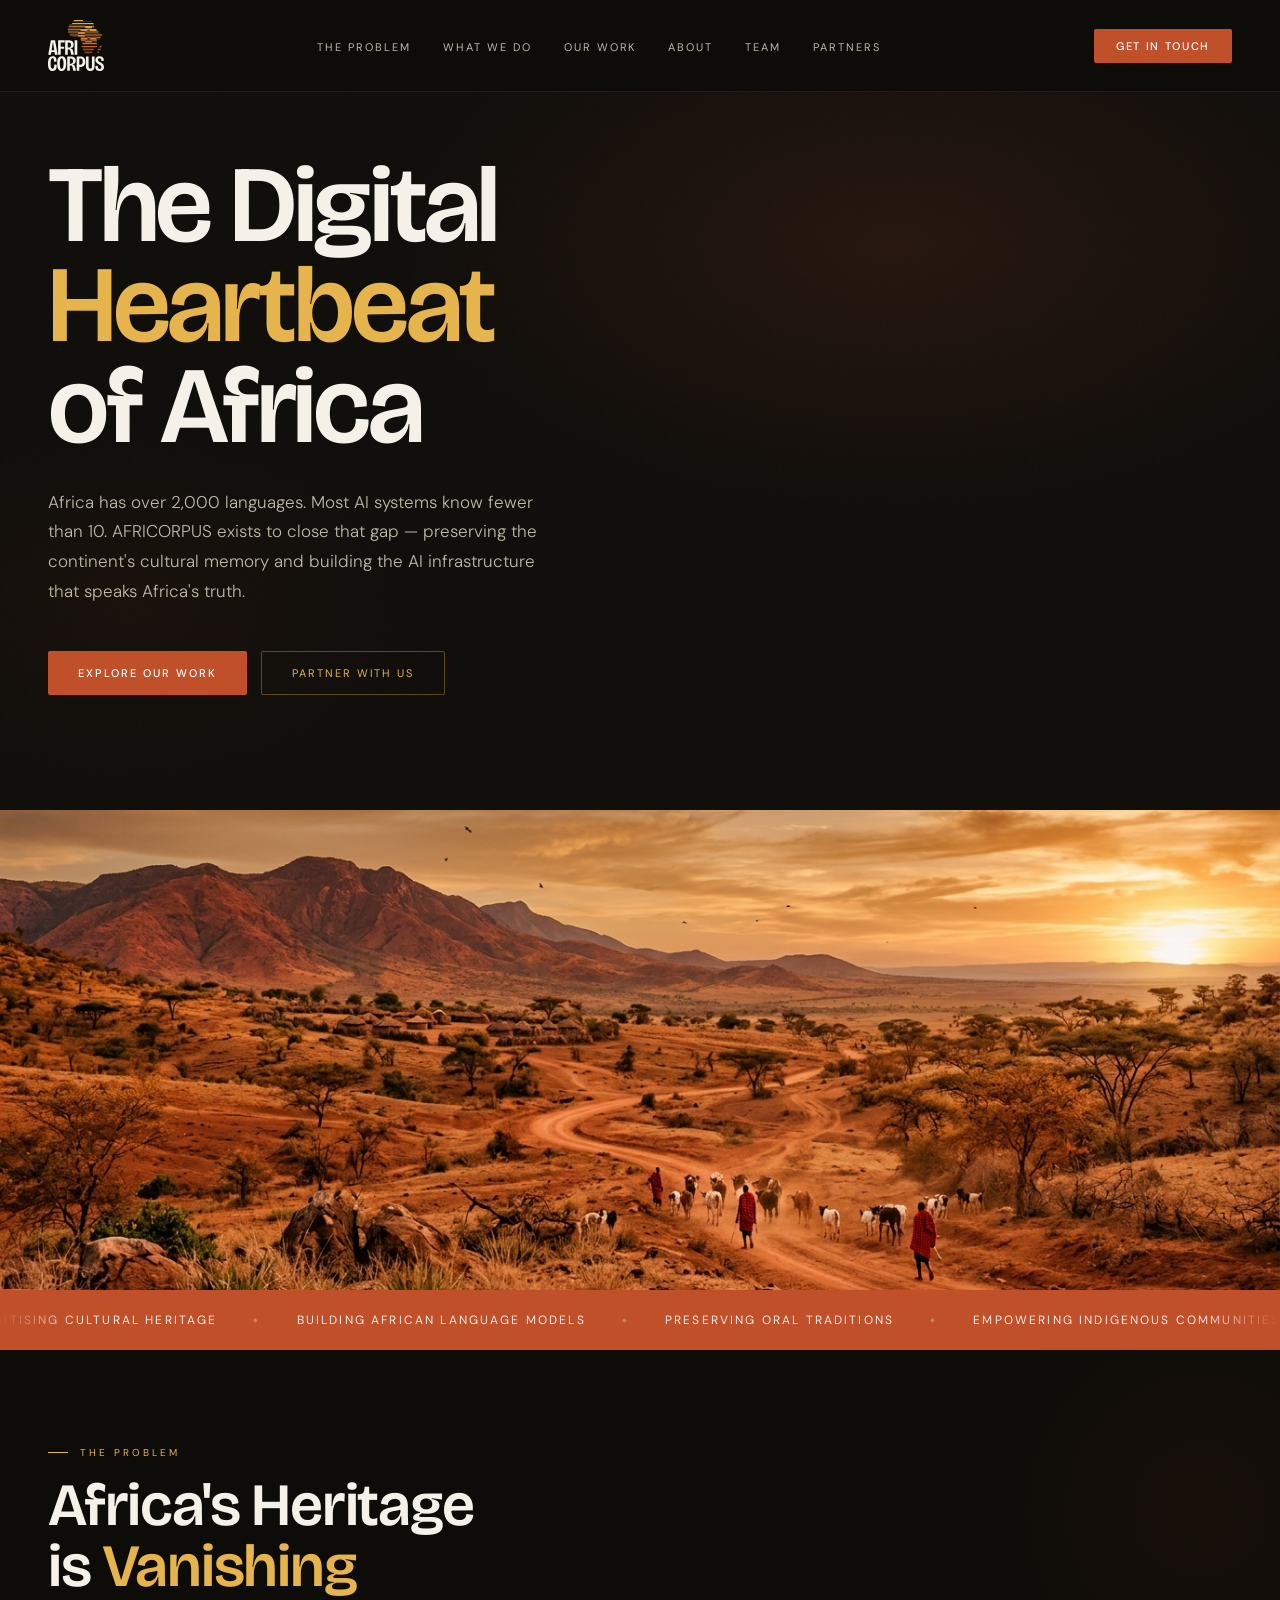
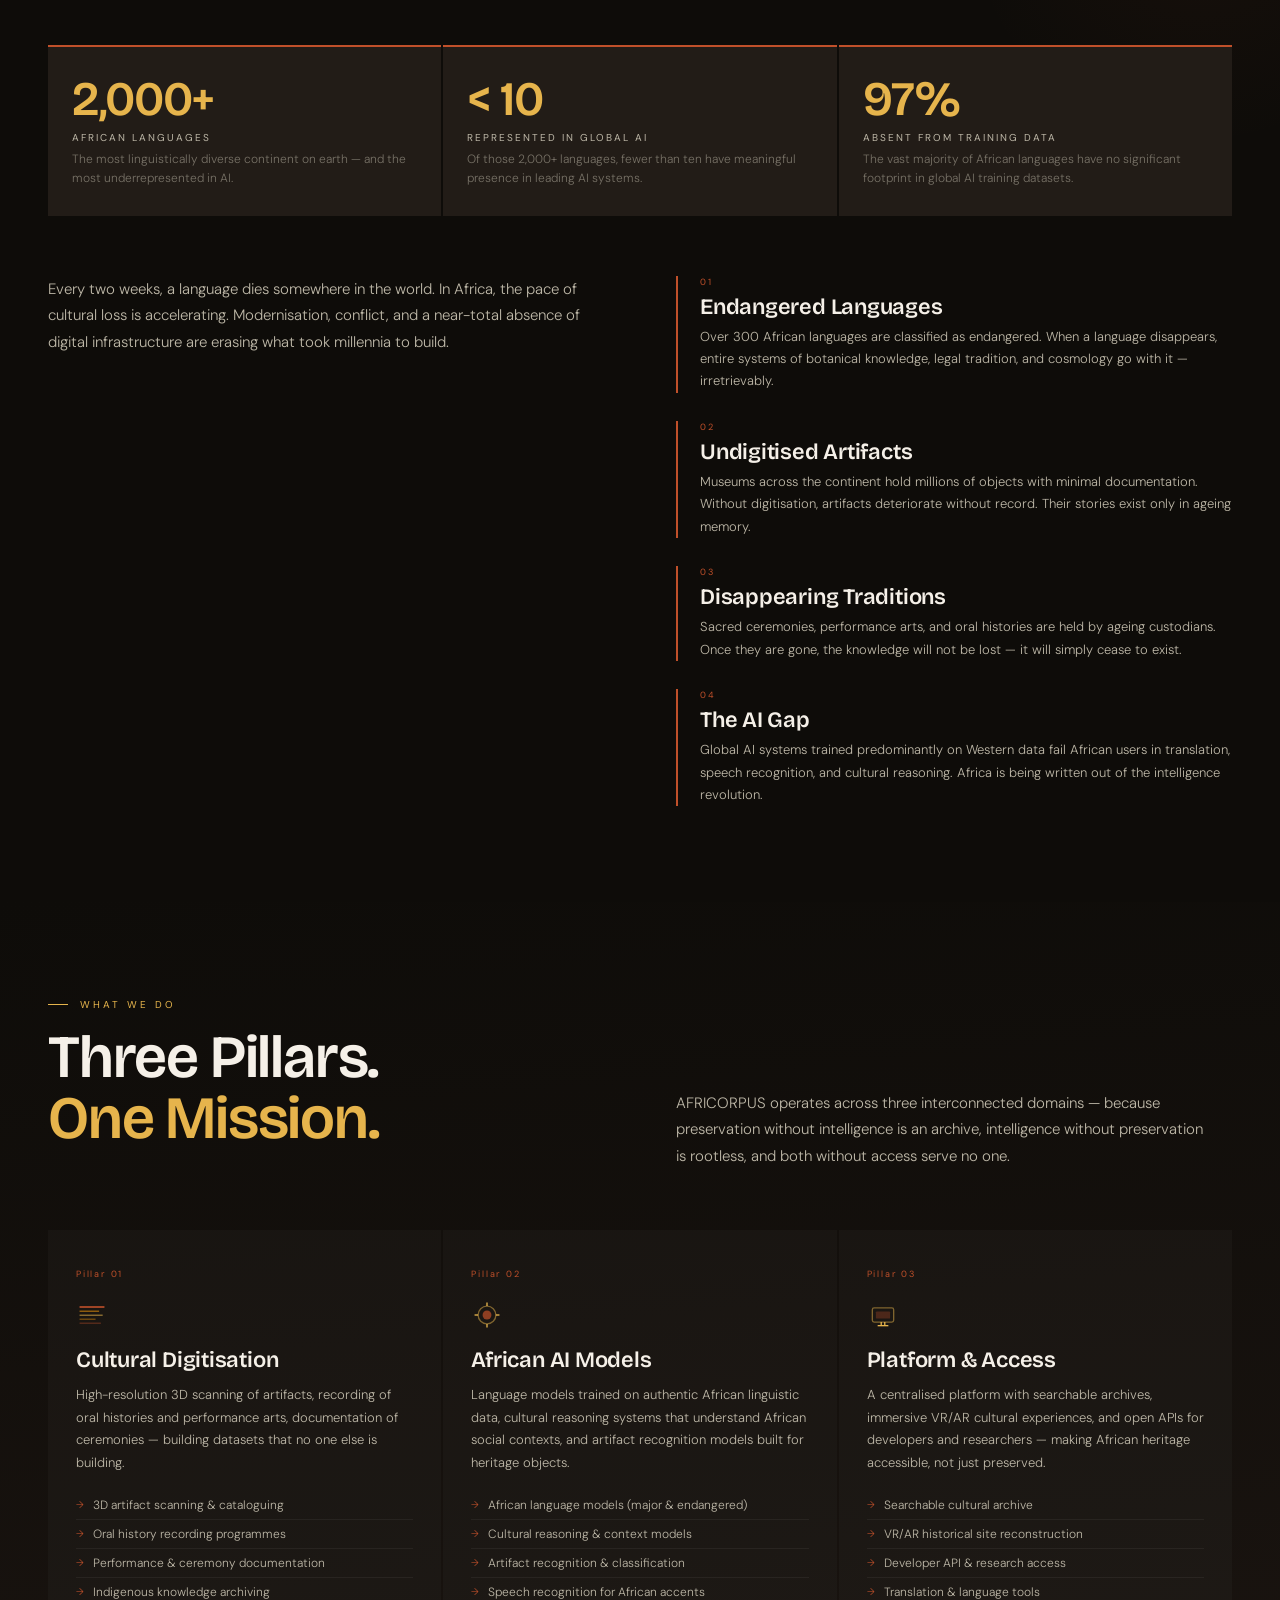
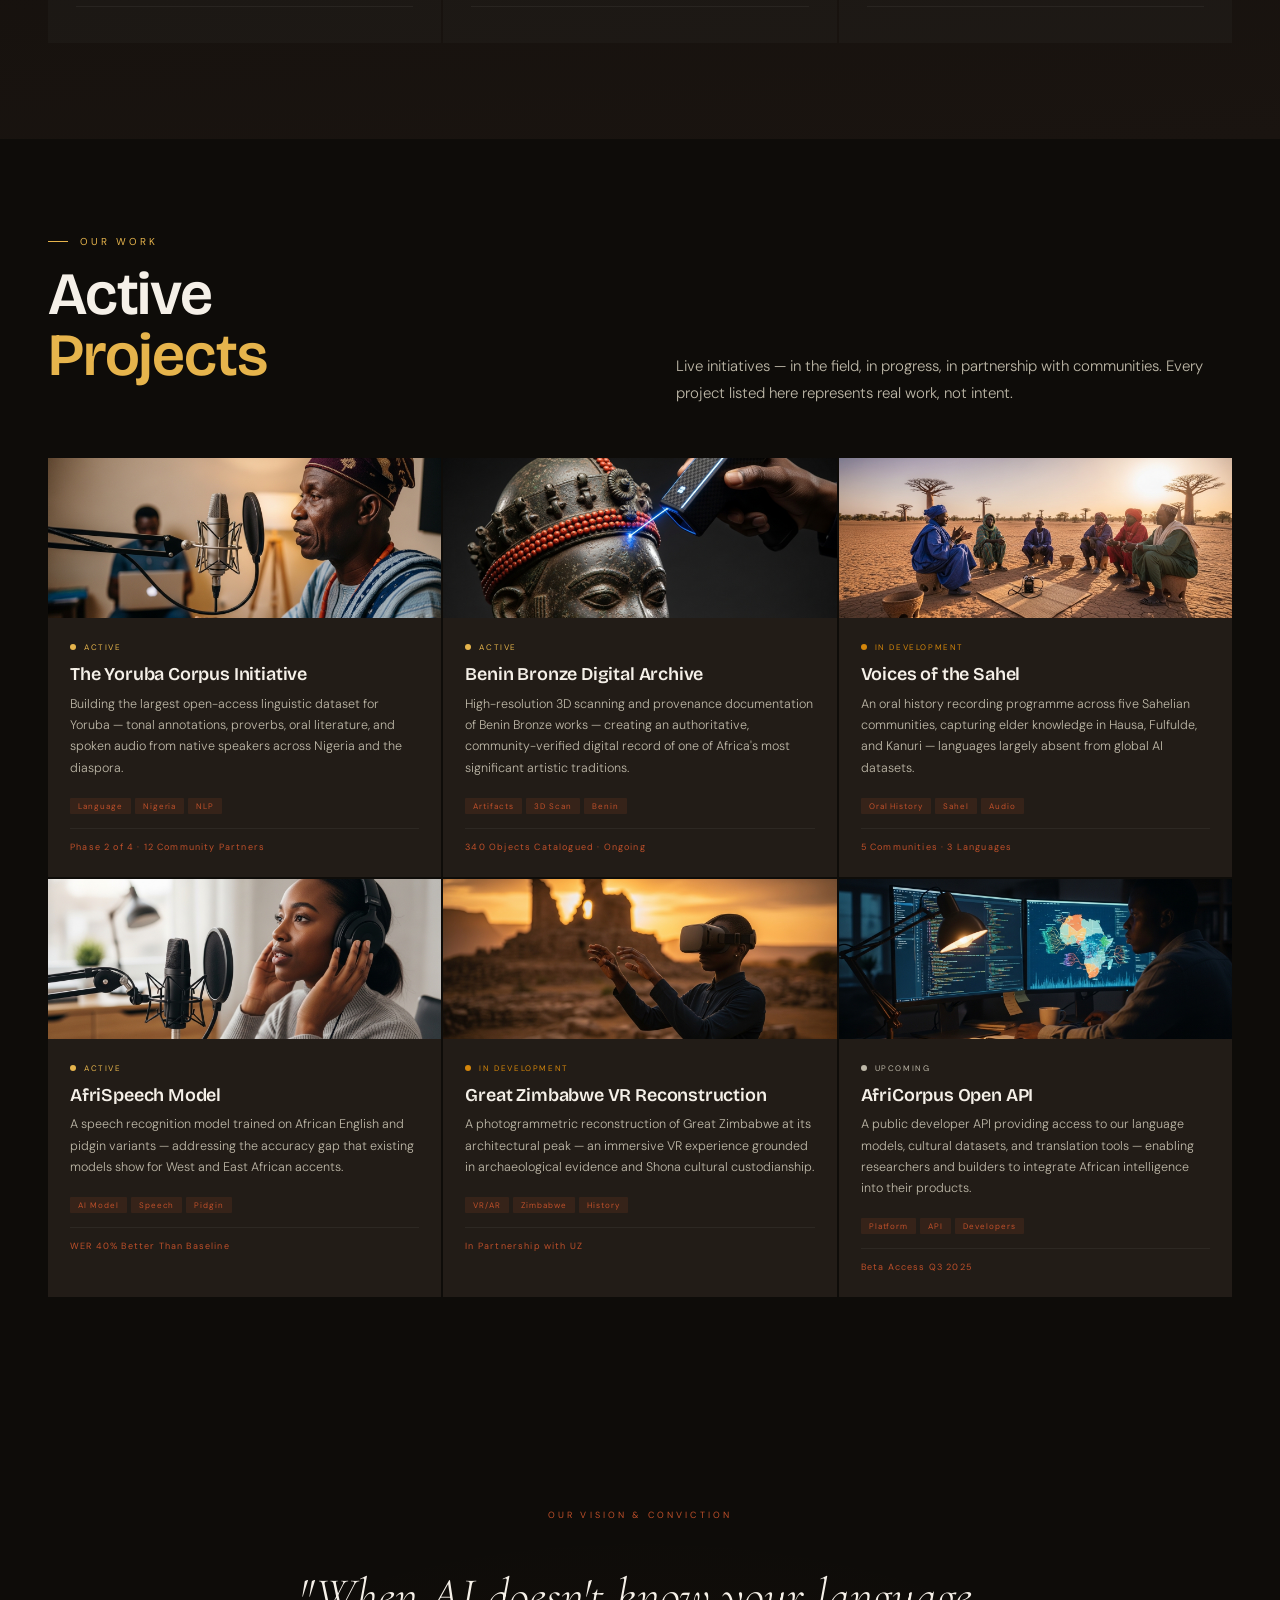
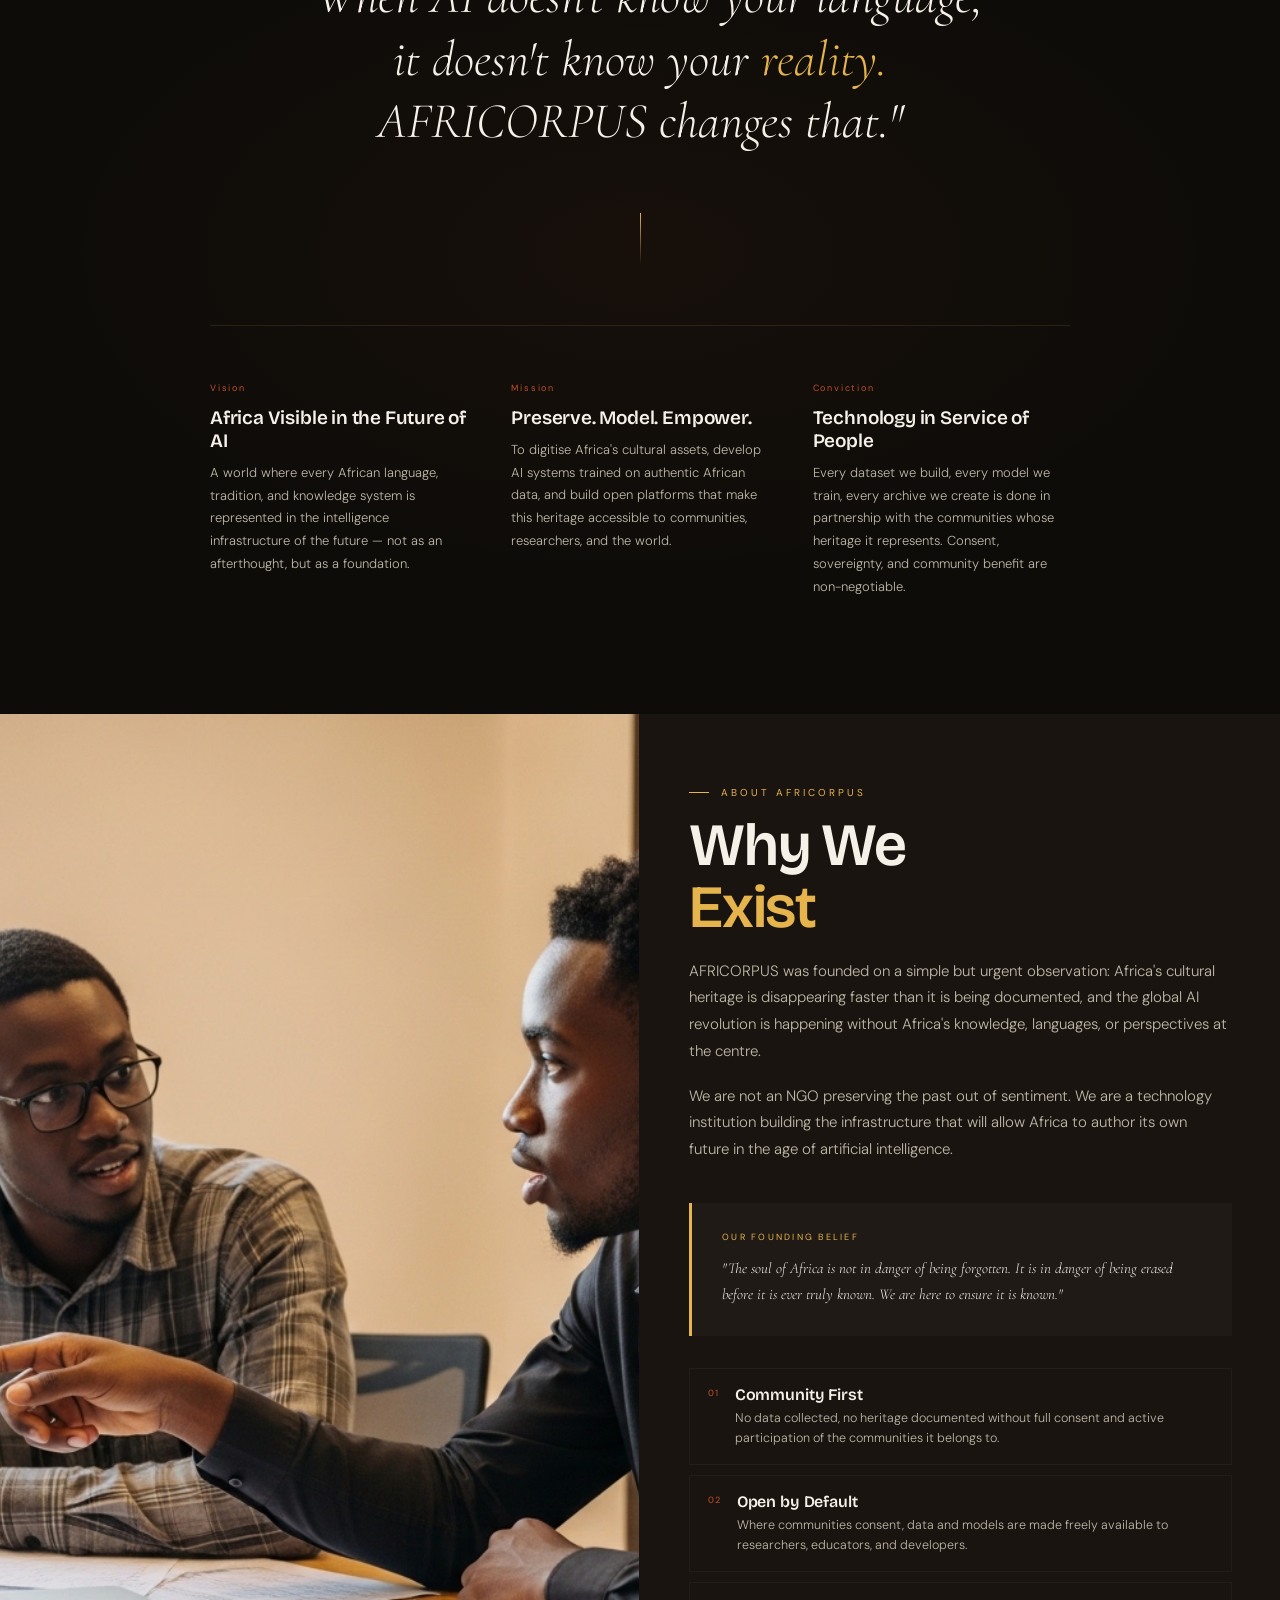
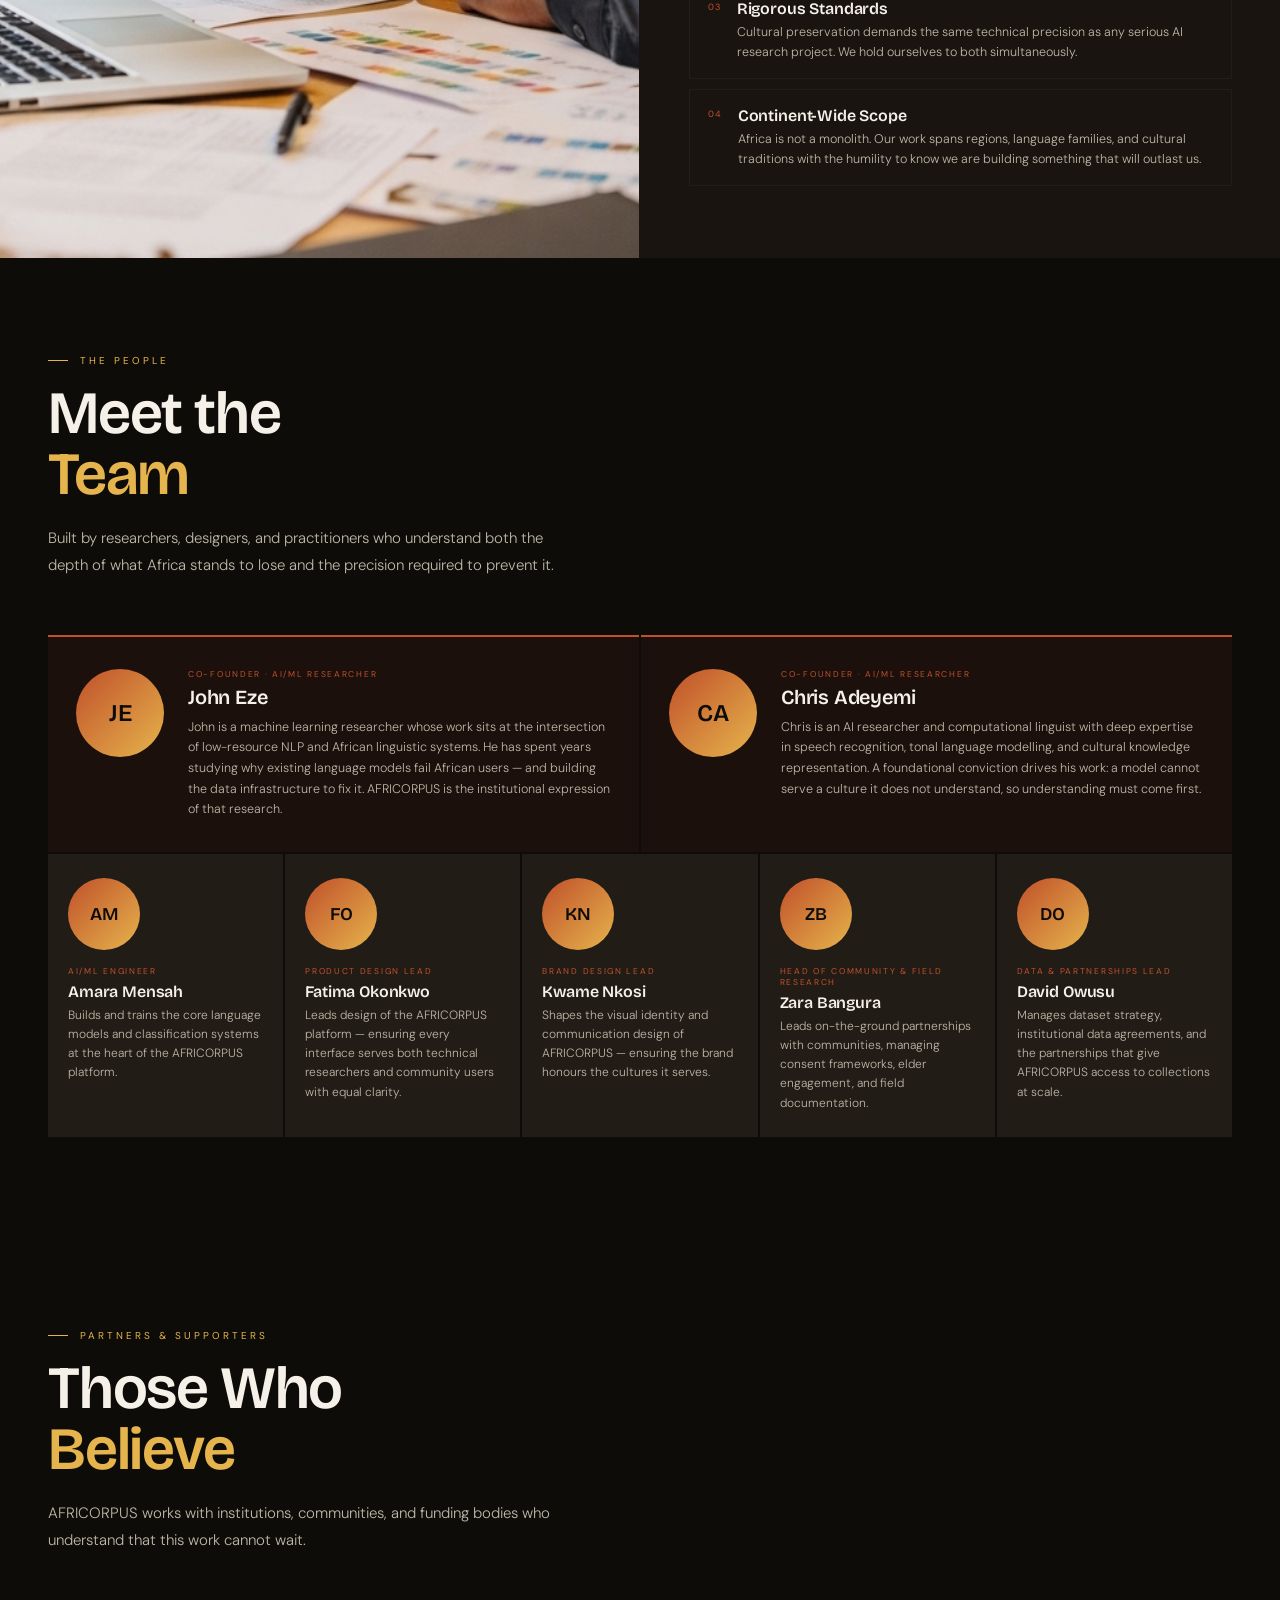
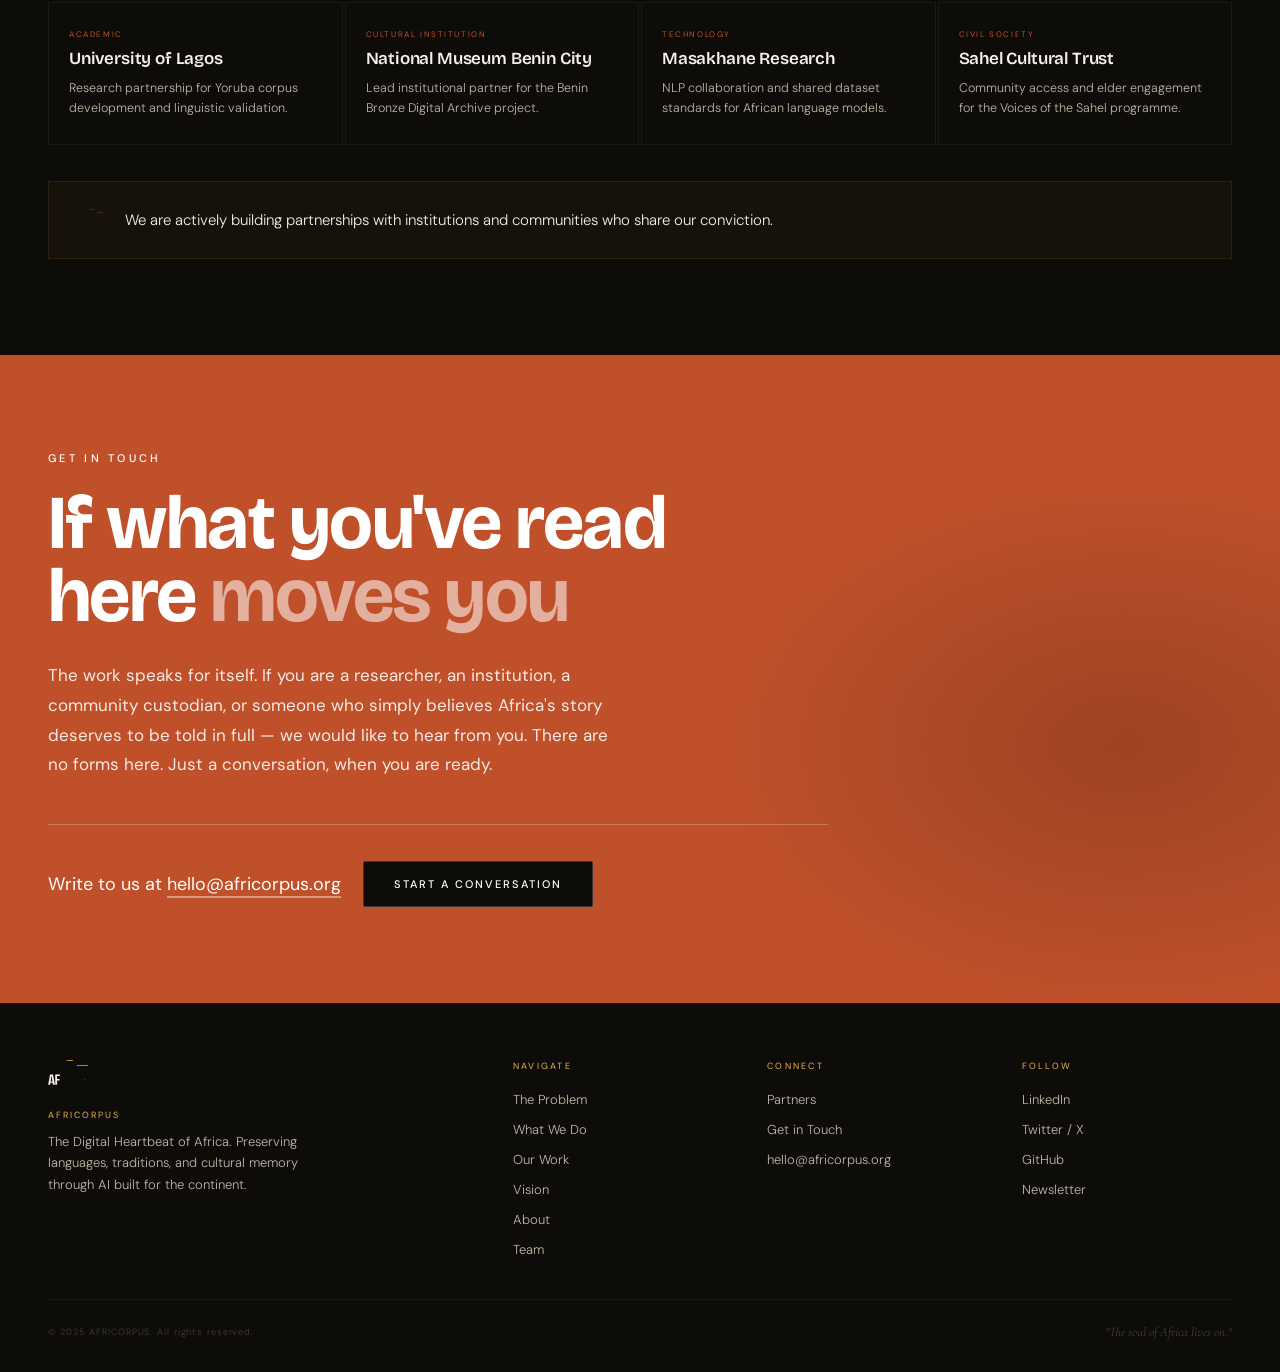
==== index.html @ 347bc9f2 "Add files via upload" ====
<!DOCTYPE html>
<html lang="en">
<head>
<meta charset="UTF-8">
<meta name="viewport" content="width=device-width, initial-scale=1.0">
<title>AFRICORPUS — The Digital Heartbeat of Africa</title>
<link href="https://fonts.googleapis.com/css2?family=Bricolage+Grotesque:opsz,wght@12..96,300;12..96,400;12..96,500;12..96,600;12..96,700&family=DM+Sans:wght@300;400;500&family=Cormorant+Garamond:ital,wght@1,300;1,400&display=swap" rel="stylesheet">
<style>
*,*::before,*::after{box-sizing:border-box;margin:0;padding:0}
:root{
  --obsidian:#0E0C09;
  --burnt:#8B3A1A;
  --terra:#C0502A;
  --ember:#D4860B;
  --gold:#E6B44C;
  --sand:#EDD9A3;
  --ash:#BEB8A8;
  --mist:#F5F0E8;
  --forest:#2C4A2E;
  --warm-dark:#1A1410;
  --warm-panel:#221C17;
  --display:'Bricolage Grotesque',sans-serif;
  --sans:'DM Sans',sans-serif;
  --serif:'Cormorant Garamond',serif;
}
html{scroll-behavior:smooth;background:var(--obsidian)}
body{font-family:var(--sans);background:var(--obsidian);color:var(--mist);overflow-x:hidden}
::-webkit-scrollbar{width:3px}
::-webkit-scrollbar-track{background:var(--obsidian)}
::-webkit-scrollbar-thumb{background:var(--terra)}

/* ══ NAV ══ */
nav{
  position:fixed;top:0;left:0;right:0;z-index:100;
  display:flex;align-items:center;justify-content:space-between;
  padding:20px 48px;
  background:rgba(14,12,9,0.92);
  backdrop-filter:blur(16px);
  border-bottom:1px solid rgba(230,180,76,0.1);
}
.nav-logo svg{width:56px;height:auto;display:block}
.nav-links{display:flex;gap:32px;list-style:none}
.nav-links a{
  font-family:var(--sans);font-size:11px;font-weight:400;
  letter-spacing:0.18em;text-transform:uppercase;
  color:var(--ash);text-decoration:none;transition:color .2s;
}
.nav-links a:hover,.nav-links a.active{color:var(--gold)}
.nav-cta{
  font-family:var(--sans);font-size:11px;font-weight:500;
  letter-spacing:0.15em;text-transform:uppercase;
  padding:10px 22px;background:var(--terra);color:#fff;
  border:none;cursor:pointer;border-radius:2px;text-decoration:none;
  transition:background .2s;
}
.nav-cta:hover{background:var(--burnt)}
.nav-mobile-toggle{display:none;background:none;border:none;cursor:pointer;padding:4px}
.hamburger{display:flex;flex-direction:column;gap:5px}
.hamburger span{display:block;width:22px;height:2px;background:var(--mist)}

/* ══ HERO ══ */
#hero{
  min-height:90vh;
  display:flex;flex-direction:column;justify-content:center;
  padding:120px 48px 80px;
  position:relative;overflow:hidden;
}
.hero-bg{
  position:absolute;inset:0;
  background:
    radial-gradient(ellipse 65% 55% at 70% 30%,rgba(192,80,42,0.13) 0%,transparent 60%),
    radial-gradient(ellipse 40% 40% at 10% 75%,rgba(139,58,26,0.07) 0%,transparent 55%),
    var(--obsidian);
}
.hero-grain{
  position:absolute;inset:0;opacity:0.032;pointer-events:none;
  background-image:url("data:image/svg+xml,%3Csvg viewBox='0 0 256 256' xmlns='http://www.w3.org/2000/svg'%3E%3Cfilter id='n'%3E%3CfeTurbulence type='fractalNoise' baseFrequency='0.9' numOctaves='4' stitchTiles='stitch'/%3E%3C/filter%3E%3Crect width='100%25' height='100%25' filter='url(%23n)'/%3E%3C/svg%3E");
  background-repeat:repeat;background-size:128px;
}
.hero-content{
  position:relative;z-index:2;
  max-width:820px;
}
h1.hero-title{
  font-family:var(--display);
  font-size:clamp(54px,8.5vw,120px);
  font-weight:600;line-height:0.92;letter-spacing:-0.03em;
  color:var(--mist);margin-bottom:32px;
}
h1.hero-title em{font-style:normal;color:var(--gold)}
.hero-sub{
  font-family:var(--sans);font-size:17px;font-weight:300;
  color:var(--ash);max-width:520px;line-height:1.75;margin-bottom:44px;
}
.hero-actions{display:flex;gap:14px;flex-wrap:wrap}

/* ══ HERO IMAGE ══ */
.hero-image-band{width:100%;overflow:hidden;line-height:0}
.hero-image-band img{
  width:100%;height:480px;object-fit:cover;display:block;
}
/* Fallback styling if image hasn't been replaced yet */
.hero-img-fallback{
  width:100%;height:480px;
  background:linear-gradient(135deg,var(--warm-panel) 0%,var(--warm-dark) 50%,rgba(192,80,42,0.07) 100%);
  display:flex;flex-direction:column;align-items:center;justify-content:center;gap:14px;
  position:relative;overflow:hidden;
}
.hero-img-fallback::before{
  content:'';position:absolute;inset:0;
  background:radial-gradient(ellipse 60% 70% at 30% 50%,rgba(192,80,42,0.07) 0%,transparent 65%);
}
.fallback-icon{
  width:52px;height:52px;border-radius:50%;
  border:1px solid rgba(230,180,76,0.2);
  display:flex;align-items:center;justify-content:center;
  position:relative;z-index:1;
}
.fallback-label{
  font-family:var(--sans);font-size:11px;font-weight:400;
  letter-spacing:0.25em;text-transform:uppercase;
  color:rgba(190,184,168,0.35);position:relative;z-index:1;
}
.fallback-hint{
  font-family:var(--sans);font-size:12px;font-weight:300;
  color:rgba(190,184,168,0.22);position:relative;z-index:1;
  max-width:340px;text-align:center;line-height:1.6;
}

/* ══ TICKER ══ */
.statement-band{
  background:var(--terra);padding:22px 0;
  overflow:hidden;position:relative;
}
.statement-band::before{content:'';position:absolute;top:0;bottom:0;left:0;width:80px;background:linear-gradient(to right,var(--terra),transparent);z-index:1}
.statement-band::after{content:'';position:absolute;top:0;bottom:0;right:0;width:80px;background:linear-gradient(to left,var(--terra),transparent);z-index:1}
.statement-ticker{display:flex;align-items:center;white-space:nowrap}
.ticker-item{
  font-family:var(--sans);font-size:12px;font-weight:400;
  letter-spacing:0.18em;text-transform:uppercase;
  color:rgba(255,255,255,0.88);padding:0 0 0 36px;
  display:flex;align-items:center;
}
.ticker-item::after{content:'◆';font-size:6px;color:rgba(255,255,255,0.28);margin-left:36px}
/* ══ SECTIONS ══ */
section{padding:96px 48px}
.section-label{
  font-family:var(--sans);font-size:10px;font-weight:400;
  letter-spacing:0.3em;color:var(--gold);text-transform:uppercase;
  margin-bottom:16px;display:flex;align-items:center;gap:12px;
}
.section-label::before{content:'';width:20px;height:1px;background:var(--gold)}
h2.section-title{
  font-family:var(--display);
  font-size:clamp(34px,5vw,60px);
  font-weight:600;line-height:1.02;letter-spacing:-0.02em;
  color:var(--mist);margin-bottom:20px;
}
h2.section-title em{font-style:normal;color:var(--gold)}
.section-body{
  font-family:var(--sans);font-size:15px;font-weight:300;
  color:var(--ash);line-height:1.78;max-width:540px;
}

/* ══ BUTTONS ══ */
.btn-primary{
  font-family:var(--sans);font-size:11px;font-weight:500;
  letter-spacing:0.18em;text-transform:uppercase;
  padding:15px 30px;background:var(--terra);color:#fff;
  border:none;cursor:pointer;border-radius:2px;text-decoration:none;
  transition:background .2s,transform .15s;display:inline-block;
}
.btn-primary:hover{background:var(--burnt);transform:translateY(-1px)}
.btn-ghost{
  font-family:var(--sans);font-size:11px;font-weight:400;
  letter-spacing:0.18em;text-transform:uppercase;
  padding:14px 30px;background:transparent;color:var(--gold);
  border:1px solid rgba(230,180,76,0.35);cursor:pointer;
  border-radius:2px;text-decoration:none;
  transition:border-color .2s,color .2s;display:inline-block;
}
.btn-ghost:hover{border-color:var(--gold);color:var(--mist)}
.btn-dark{
  font-family:var(--sans);font-size:11px;font-weight:500;
  letter-spacing:0.18em;text-transform:uppercase;
  padding:15px 30px;background:var(--obsidian);color:#fff;
  border:1px solid rgba(255,255,255,0.18);
  cursor:pointer;border-radius:2px;text-decoration:none;
  transition:background .2s,border-color .2s;display:inline-block;
}
.btn-dark:hover{background:var(--warm-dark);border-color:rgba(255,255,255,0.3)}

/* ══ PROBLEM ══ */
#problem{background:var(--obsidian);position:relative;overflow:hidden}
#problem::before{
  content:'';position:absolute;right:-160px;top:-80px;
  width:480px;height:480px;border-radius:50%;
  background:radial-gradient(circle,rgba(192,80,42,0.05) 0%,transparent 70%);
  pointer-events:none;
}
.problem-header{margin-bottom:48px}
.problem-stats-row{
  display:flex;gap:2px;margin-bottom:60px;
}
.problem-stat{
  flex:1;padding:28px 24px;
  background:var(--warm-panel);
  border-top:2px solid var(--terra);
}
.problem-stat-num{
  font-family:var(--display);font-size:48px;font-weight:600;
  color:var(--gold);line-height:1;letter-spacing:-0.02em;margin-bottom:8px;
}
.problem-stat-label{
  font-family:var(--sans);font-size:10px;font-weight:400;
  letter-spacing:0.2em;text-transform:uppercase;color:var(--ash);margin-bottom:6px;
}
.problem-stat-desc{
  font-family:var(--sans);font-size:12px;font-weight:300;
  color:rgba(190,184,168,0.55);line-height:1.55;
}
.problem-grid{display:grid;grid-template-columns:1fr 1fr;gap:72px;align-items:start}
.problem-right{display:flex;flex-direction:column;gap:28px}
.problem-card{border-left:2px solid var(--terra);padding-left:22px}
.problem-card-num{
  font-family:var(--sans);font-size:9px;font-weight:400;
  letter-spacing:0.2em;color:var(--terra);margin-bottom:7px;
}
.problem-card h3{
  font-family:var(--display);font-size:22px;font-weight:600;
  color:var(--mist);margin-bottom:7px;line-height:1.1;letter-spacing:-0.01em;
}
.problem-card p{
  font-family:var(--sans);font-size:13px;font-weight:300;
  color:var(--ash);line-height:1.72;
}

/* ══ SOLUTION ══ */
#solution{background:linear-gradient(175deg,var(--obsidian) 0%,var(--warm-dark) 100%)}
.solution-intro{display:grid;grid-template-columns:1fr 1fr;gap:72px;margin-bottom:60px;align-items:end}
.solution-pillars{display:grid;grid-template-columns:repeat(3,1fr);gap:2px}
.pillar{
  background:rgba(255,255,255,0.022);padding:36px 28px;
  border-top:2px solid transparent;
  transition:border-color .3s,background .3s;
  position:relative;overflow:hidden;
}
.pillar::before{
  content:'';position:absolute;inset:0;
  background:linear-gradient(135deg,rgba(192,80,42,0.05) 0%,transparent 60%);
  opacity:0;transition:opacity .3s;pointer-events:none;
}
.pillar:hover{border-top-color:var(--terra);background:rgba(255,255,255,0.038)}
.pillar:hover::before{opacity:1}
.pillar-num{font-family:var(--sans);font-size:9px;font-weight:400;letter-spacing:0.2em;color:var(--terra);margin-bottom:18px}
.pillar-icon{width:34px;height:34px;margin-bottom:16px;display:flex;align-items:center}
.pillar h3{font-family:var(--display);font-size:22px;font-weight:600;color:var(--mist);margin-bottom:12px;line-height:1.1;letter-spacing:-0.01em}
.pillar p{font-family:var(--sans);font-size:13px;font-weight:300;color:var(--ash);line-height:1.75}
.pillar-list{list-style:none;margin-top:16px}
.pillar-list li{
  font-family:var(--sans);font-size:12px;font-weight:300;color:var(--ash);
  padding:6px 0;border-bottom:1px solid rgba(255,255,255,0.05);
  display:flex;align-items:center;gap:9px;
}
.pillar-list li::before{content:'→';color:var(--terra);font-size:10px}

/* ══ WORK ══ */
#work{background:var(--obsidian)}
.work-intro{display:grid;grid-template-columns:1fr 1fr;gap:72px;margin-bottom:52px;align-items:end}
.work-grid{display:grid;grid-template-columns:repeat(3,1fr);gap:2px}
.work-card{background:var(--warm-panel);overflow:hidden;transition:background .3s}
.work-card:hover{background:rgba(36,28,20,0.9)}
.work-card-img{width:100%;height:160px;overflow:hidden;background:var(--warm-dark);display:block}
.work-card-img img{width:100%;height:160px;object-fit:cover;display:block}
/* fallback if no image yet */
.work-card-img-fallback{
  width:100%;height:160px;
  background:linear-gradient(135deg,rgba(192,80,42,0.1) 0%,var(--warm-dark) 100%);
  display:flex;align-items:center;justify-content:center;
}
.work-card-img-fallback span{
  font-family:var(--sans);font-size:9px;font-weight:400;
  letter-spacing:0.2em;text-transform:uppercase;
  color:rgba(190,184,168,0.28);
}
.work-card-body{padding:24px 22px}
.work-card-status{
  font-family:var(--sans);font-size:8px;font-weight:400;
  letter-spacing:0.2em;text-transform:uppercase;
  margin-bottom:12px;display:flex;align-items:center;gap:8px;
}
.status-dot{width:6px;height:6px;border-radius:50%;background:var(--gold);animation:pulse 2s ease-in-out infinite}
@keyframes pulse{0%,100%{opacity:0.35}50%{opacity:1}}
.work-card h3{
  font-family:var(--display);font-size:18px;font-weight:600;
  color:var(--mist);margin-bottom:8px;line-height:1.2;letter-spacing:-0.01em;
}
.work-card p{font-family:var(--sans);font-size:12.5px;font-weight:300;color:var(--ash);line-height:1.7;margin-bottom:14px}
.work-card-meta{
  font-family:var(--sans);font-size:9px;font-weight:400;
  letter-spacing:0.13em;color:var(--terra);
  padding-top:12px;border-top:1px solid rgba(255,255,255,0.05);
}
.work-card-tag{
  display:inline-block;padding:3px 8px;
  background:rgba(192,80,42,0.12);color:var(--terra);
  font-family:var(--sans);font-size:8px;font-weight:400;
  letter-spacing:0.12em;border-radius:1px;margin-right:4px;margin-bottom:4px;
}

/* ══ VISION ══ */
#vision{background:var(--obsidian);padding:116px 48px;position:relative;overflow:hidden}
#vision::before{
  content:'';position:absolute;inset:0;
  background:radial-gradient(ellipse 65% 50% at 50% 50%,rgba(192,80,42,0.05) 0%,transparent 70%);
  pointer-events:none;
}
.manifesto{max-width:860px;margin:0 auto;text-align:center;position:relative;z-index:1}
.manifesto-eyebrow{
  font-family:var(--sans);font-size:9px;font-weight:400;
  letter-spacing:0.35em;color:var(--terra);text-transform:uppercase;margin-bottom:44px;
}
.manifesto-quote{
  font-family:var(--serif);
  font-size:clamp(26px,4vw,50px);
  font-weight:300;line-height:1.25;
  color:var(--mist);margin-bottom:60px;font-style:italic;
}
.manifesto-quote em{color:var(--gold)}
.manifesto-divider{width:1px;height:52px;background:linear-gradient(to bottom,var(--gold),transparent);margin:0 auto 60px}
.manifesto-pillars{
  display:grid;grid-template-columns:repeat(3,1fr);gap:44px;
  text-align:left;border-top:1px solid rgba(230,180,76,0.12);padding-top:56px;
}
.manifesto-item-num{font-family:var(--sans);font-size:9px;font-weight:400;letter-spacing:0.2em;color:var(--terra);margin-bottom:12px}
.manifesto-item h3{font-family:var(--display);font-size:19px;font-weight:600;color:var(--mist);margin-bottom:10px;letter-spacing:-0.01em}
.manifesto-item p{font-family:var(--sans);font-size:13px;font-weight:300;color:var(--ash);line-height:1.75}

/* ══ ABOUT ══ */
#about{background:var(--warm-dark)}
.about-grid{display:grid;grid-template-columns:1fr 1fr;gap:2px;align-items:stretch}
.about-img{width:100%;height:100%;min-height:480px;overflow:hidden;display:block}
.about-img img{width:100%;height:100%;object-fit:cover;display:block;min-height:480px}
.about-img-fallback{
  width:100%;min-height:480px;
  background:linear-gradient(135deg,var(--warm-panel) 0%,rgba(192,80,42,0.06) 100%);
  display:flex;flex-direction:column;align-items:center;justify-content:center;
  gap:12px;
}
.about-img-fallback .fallback-label{color:rgba(190,184,168,0.28)}
.about-img-fallback .fallback-hint{color:rgba(190,184,168,0.18)}
.about-text{padding:72px 48px}
.about-mission-block{
  margin-top:40px;padding:28px 30px;
  background:rgba(255,255,255,0.022);border-left:3px solid var(--gold);
}
.about-mission-block h4{
  font-family:var(--sans);font-size:9px;font-weight:400;
  letter-spacing:0.25em;color:var(--gold);text-transform:uppercase;margin-bottom:12px;
}
.about-mission-block p{
  font-family:var(--serif);font-size:15px;font-weight:300;
  color:var(--mist);line-height:1.78;font-style:italic;
}
.about-values{margin-top:32px;display:flex;flex-direction:column;gap:10px}
.value-item{
  display:flex;align-items:flex-start;gap:16px;padding:16px 18px;
  border:1px solid rgba(255,255,255,0.04);transition:border-color .2s;
}
.value-item:hover{border-color:rgba(230,180,76,0.14)}
.value-num{font-family:var(--sans);font-size:9px;font-weight:400;color:var(--terra);letter-spacing:0.1em;flex-shrink:0;padding-top:2px}
.value-item h4{font-family:var(--display);font-size:16px;font-weight:600;color:var(--mist);margin-bottom:4px;letter-spacing:-0.01em}
.value-item p{font-family:var(--sans);font-size:12.5px;font-weight:300;color:var(--ash);line-height:1.6}

/* ══ TEAM ══ */
#team{background:var(--obsidian);padding-top:96px}
.team-intro{max-width:520px;margin-bottom:56px}
.team-founders{display:grid;grid-template-columns:repeat(2,1fr);gap:2px;margin-bottom:2px}
.team-members{display:grid;grid-template-columns:repeat(5,1fr);gap:2px}

.team-card-founder{
  background:rgba(192,80,42,0.07);
  border-top:2px solid var(--terra);
  padding:32px 28px;
  display:grid;grid-template-columns:88px 1fr;gap:24px;
  align-items:start;transition:background .3s;
}
.team-card-founder:hover{background:rgba(192,80,42,0.1)}

/* Photo circles */
.team-photo{
  width:88px;height:88px;border-radius:50%;overflow:hidden;
  background:linear-gradient(135deg,var(--terra),var(--gold));
  display:flex;align-items:center;justify-content:center;
  font-family:var(--display);font-size:24px;font-weight:600;
  color:var(--obsidian);flex-shrink:0;
}
.team-photo img{width:100%;height:100%;object-fit:cover;display:block;border-radius:50%}

.team-photo-sm{
  width:72px;height:72px;border-radius:50%;overflow:hidden;
  background:linear-gradient(135deg,var(--terra),var(--gold));
  display:flex;align-items:center;justify-content:center;
  font-family:var(--display);font-size:18px;font-weight:600;
  color:var(--obsidian);flex-shrink:0;margin-bottom:16px;
}
.team-photo-sm img{width:100%;height:100%;object-fit:cover;display:block;border-radius:50%}

.team-card-role{
  font-family:var(--sans);font-size:8.5px;font-weight:400;
  letter-spacing:0.2em;color:var(--terra);text-transform:uppercase;margin-bottom:5px;
}
.team-card-founder h3{
  font-family:var(--display);font-size:20px;font-weight:600;
  color:var(--mist);margin-bottom:8px;letter-spacing:-0.01em;
}
.team-card-founder p{
  font-family:var(--sans);font-size:12.5px;font-weight:300;
  color:var(--ash);line-height:1.65;
}
.team-card-member{
  background:var(--warm-panel);padding:24px 20px;transition:background .3s;
}
.team-card-member:hover{background:rgba(36,28,20,0.85)}
.team-card-member h3{
  font-family:var(--display);font-size:16px;font-weight:600;
  color:var(--mist);margin-bottom:5px;letter-spacing:-0.01em;
}
.team-card-member p{
  font-family:var(--sans);font-size:12px;font-weight:300;
  color:var(--ash);line-height:1.6;
}

/* ══ PARTNERS ══ */
#partners{background:var(--obsidian)}
.partners-grid{display:grid;grid-template-columns:repeat(4,1fr);gap:2px;margin-top:48px}
.partner-card{
  border:1px solid rgba(255,255,255,0.05);padding:26px 20px;
  display:flex;flex-direction:column;gap:9px;
  transition:border-color .2s,background .2s;
}
.partner-card:hover{border-color:rgba(230,180,76,0.15);background:rgba(255,255,255,0.016)}
.partner-type{font-family:var(--sans);font-size:8px;font-weight:400;letter-spacing:0.2em;color:var(--terra);text-transform:uppercase}
.partner-name{font-family:var(--display);font-size:17px;font-weight:600;color:var(--mist);letter-spacing:-0.01em}
.partner-desc{font-family:var(--sans);font-size:12.5px;font-weight:300;color:var(--ash);line-height:1.6}
.partners-note{
  margin-top:36px;padding:26px 30px;
  background:rgba(230,180,76,0.03);border:1px solid rgba(230,180,76,0.1);
  display:flex;align-items:center;gap:22px;
}
.partners-note-text{
  font-family:var(--sans);font-size:15px;font-weight:300;
  color:var(--mist);line-height:1.65;
}
.partners-note-text a{
  color:var(--gold);text-decoration:none;
  border-bottom:1px solid rgba(230,180,76,0.28);transition:border-color .2s;
}
.partners-note-text a:hover{border-color:var(--gold)}

/* ══ GET INVOLVED ══ */
#involved{background:var(--terra);padding:96px 48px;position:relative;overflow:hidden}
#involved::before{
  content:'';position:absolute;inset:0;
  background:radial-gradient(ellipse 50% 65% at 88% 60%,rgba(14,12,9,0.2) 0%,transparent 65%);
  pointer-events:none;
}
.involved-inner{position:relative;z-index:1;max-width:780px}
.involved-eyebrow{
  font-family:var(--sans);font-size:11px;font-weight:500;
  letter-spacing:0.3em;color:#fff;text-transform:uppercase;
  margin-bottom:22px;opacity:0.75;
}
.involved-title{
  font-family:var(--display);
  font-size:clamp(38px,6vw,76px);
  font-weight:700;line-height:0.96;letter-spacing:-0.02em;
  color:#fff;margin-bottom:28px;
}
.involved-title em{font-style:normal;color:rgba(255,255,255,0.55)}
.involved-body{
  font-family:var(--sans);font-size:17px;font-weight:400;
  color:rgba(255,255,255,0.88);
  line-height:1.75;max-width:560px;margin-bottom:44px;
}
.involved-contact-row{
  display:flex;align-items:center;gap:22px;flex-wrap:wrap;
  padding-top:36px;border-top:1px solid rgba(255,255,255,0.22);
}
.involved-email{
  font-family:var(--sans);font-size:18px;font-weight:400;color:#fff;
}
.involved-email a{
  color:#fff;text-decoration:none;
  border-bottom:2px solid rgba(255,255,255,0.4);
  transition:border-color .2s;
}
.involved-email a:hover{border-color:#fff}

/* ══ FOOTER ══ */
footer{background:var(--obsidian);padding:56px 48px 32px;border-top:1px solid rgba(230,180,76,0.08)}
.footer-top{display:grid;grid-template-columns:2fr 1fr 1fr 1fr;gap:44px;margin-bottom:40px}
.footer-logo{width:40px;height:auto;margin-bottom:12px;display:block}
.footer-brand-name{
  font-family:var(--sans);font-size:9px;font-weight:400;
  letter-spacing:0.22em;color:var(--gold);text-transform:uppercase;margin-bottom:10px;
}
.footer-brand-block p{
  font-family:var(--sans);font-size:13px;font-weight:300;
  color:var(--ash);line-height:1.68;max-width:250px;
}
.footer-col h4{
  font-family:var(--sans);font-size:9px;font-weight:400;
  letter-spacing:0.25em;color:var(--gold);text-transform:uppercase;margin-bottom:16px;
}
.footer-col ul{list-style:none;display:flex;flex-direction:column;gap:9px}
.footer-col a{
  font-family:var(--sans);font-size:13px;font-weight:300;
  color:var(--ash);text-decoration:none;transition:color .2s;
}
.footer-col a:hover{color:var(--mist)}
.footer-bottom{
  display:flex;align-items:center;justify-content:space-between;
  padding-top:24px;border-top:1px solid rgba(255,255,255,0.04);
  flex-wrap:wrap;gap:12px;
}
.footer-copy{font-family:var(--sans);font-size:9px;font-weight:300;letter-spacing:0.1em;color:rgba(190,184,168,0.3)}
.footer-tagline{font-family:var(--serif);font-size:13px;font-style:italic;color:rgba(190,184,168,0.3)}

/* ══ ANIMATIONS ══ */
.fade-up{opacity:0;transform:translateY(24px);transition:opacity .7s ease,transform .7s ease}
.fade-up.visible{opacity:1;transform:translateY(0)}

/* ══ RESPONSIVE ══ */
@media(max-width:960px){
  nav{padding:18px 22px}
  .nav-links,.nav-cta{display:none}
  .nav-mobile-toggle{display:block}

  #hero{padding:90px 22px 40px;justify-content:center}
  .hero-img-fallback,.hero-image-band img{height:260px}

  section{padding:64px 22px}
  #vision{padding:72px 22px}
  #involved{padding:64px 22px}
  footer{padding:44px 22px 28px}

  .problem-stats-row{flex-direction:column;gap:2px}
  .problem-grid,.solution-intro,.work-intro,.footer-top{grid-template-columns:1fr;gap:32px}
  .solution-pillars,.work-grid,.team-founders,.partners-grid{grid-template-columns:1fr}
  .team-members{grid-template-columns:repeat(2,1fr)}

  /* About — stack on mobile */
  .about-grid{grid-template-columns:1fr}
  .about-img{min-height:280px}
  .about-img img{min-height:280px}
  .about-img-fallback{min-height:280px}
  .about-text{padding:40px 22px}

  /* Founders — stack photo above text on mobile */
  .team-card-founder{grid-template-columns:1fr;gap:16px}
  .team-photo{width:96px;height:96px;font-size:26px}
  .team-photo-sm{width:80px;height:80px;font-size:20px}

  .manifesto-pillars{grid-template-columns:1fr;gap:24px}
  .footer-top{grid-template-columns:1fr 1fr}
  .involved-contact-row{flex-direction:column;align-items:flex-start}
}
@media(max-width:480px){
  .team-members{grid-template-columns:1fr}
  .footer-top{grid-template-columns:1fr}
  h1.hero-title{font-size:clamp(px,12vw,80px)}
}
</style>
</head>
<body>

<!-- NAV -->
<nav id="navbar">
  <div class="nav-logo">
    <svg viewBox="0 0 37.37 34.04" xmlns="http://www.w3.org/2000/svg" aria-label="AFRICORPUS">
      <defs>
        <linearGradient id="lg" gradientUnits="userSpaceOnUse" x1="22.09" y1="22.23" x2="27.28" y2="0.29">
          <stop offset="0" style="stop-color:#C0502A"/>
          <stop offset="0.529412" style="stop-color:#D3823B"/>
          <stop offset="1" style="stop-color:#E6B44C"/>
        </linearGradient>
      </defs>
      <path fill="url(#lg)" fill-rule="nonzero" d="M17.31 0l6.06 0 0 0.65 -6.08 0 0 -0.65 0.02 0zm16.56 18.46l1.65 0 0 0.21 -1.67 0 0 -0.21 0.02 0zm-0.78 1.92l1.46 0 0 0.18 -1.48 0 0 -0.18 0.02 0zm-7.35 1.92l2.13 0 0 0.21 -2.15 0 0 -0.21 0.02 0zm-1.88 -1.92l6.15 0 0 0.21 -6.17 0 0 -0.21 0.02 0zm-0.91 -1.92l8.82 0 0 0.21 -8.84 0 0 -0.21 0.02 0zm-0.32 -1.92l10.06 0 0 0.21 -10.08 0 0 -0.21 0.02 0zm-0.05 -1.92l2.28 0 0 -0.5 -2.85 0 0 -0.65 0.02 0 2.87 0 0 0.21 4.37 0 0 -0.21 0.02 0 3.3 0 0 0.65 -3.28 0 0 0.5 3.53 0 0 0.21 -3.53 0 0 0.23 -4.46 0 0 -0.23 -2.3 0 0 -0.21 0.02 0zm-0.96 -1.92l0.23 0 0 -0.5 -0.04 0 0 -0.65 0.02 0 0.06 0 0 0.21 4.37 0 0 -0.21 0.02 0 1.63 0 0 0.21 4.37 0 0 -0.21 0.02 0 2.73 0 0 0.65 -2.71 0 0 0.5 2.07 0 0 0.21 -2.07 0 0 0.22 -4.46 0 0 -0.22 -1.56 0 0 0.22 -4.46 0 0 -0.22 -0.25 0 0 -0.21 0.02 0zm4.68 0l1.56 0 0 -0.5 -1.56 0 0 0.5zm-9.75 -1.92l3.55 0 0 -0.5 -5.5 0 0 -0.65 0.02 0 5.52 0 0 0.21 4.37 0 0 -0.21 0.02 0 11.71 0 0 0.65 -11.69 0 0 0.5 10.74 0 0 0.21 -10.74 0 0 0.22 -4.46 0 0 -0.22 -3.57 0 0 -0.21 0.02 0zm-2.24 -1.92l5.79 0 0 -0.5 -6.82 0 0 -0.65 0.02 0 6.84 0 0 0.21 4.37 0 0 -0.21 0.02 0 9.17 0 0 0.65 -9.15 0 0 0.5 9.94 0 0 0.21 -9.94 0 0 0.22 -4.46 0 0 -0.22 -5.81 0 0 -0.21 0.02 0zm-0.85 -1.92l8.38 0 0 -0.5 -8.72 0 0 -0.65 0.02 0 8.74 0 0 0.21 4.37 0 0 -0.21 0.02 0 1.63 0 0 0.21 4.41 0 0 0.95 1.05 0 0 0.21 -1.05 0 0 0.22 -4.46 0 0 -0.22 -1.56 0 0 0.22 -4.46 0 0 -0.22 -8.41 0 0 -0.21 0.02 0zm12.84 0l1.56 0 0 -0.5 -1.56 0 0 0.5zm-12.79 -1.92l11.34 0 0 -0.51 -11.02 0 0 -0.65 0.02 0 11.04 0 0 0.21 4.37 0 0 -0.21 0.02 0 1.48 0 0 0.65 -1.46 0 0 0.51 2.41 0 0 0.21 -2.41 0 0 0.22 -4.46 0 0 -0.22 -11.36 0 0 -0.21 0.02 0zm0.48 -1.92l16.66 0 0 0.21 -16.68 0 0 -0.21 0.02 0zm2.56 -1.92l12.5 0 0 0.21 -12.53 0 0 -0.21 0.02 0zm19.17 16.81l-1.14 0 0 -0.65 1.16 0 0 0.65 -0.02 0zm-0.61 1.92l-1.85 0 0 -0.65 1.87 0 0 0.65 -0.02 0zm-1.06 1.92l-1.09 0 0 -0.65 1.11 0 0 0.65 -0.02 0zm-9.83 -0.65l5.32 0 0 0.65 -5.34 0 0 -0.65 0.02 0zm-0.88 -1.92l7.22 0 0 0.65 -7.24 0 0 -0.65 0.02 0zm-0.86 -1.92l10.21 0 0 0.65 -10.23 0 0 -0.65 0.02 0zm0.51 -1.92l9.61 0 0 0.65 -9.63 0 0 -0.65 0.02 0zm-6.9 -13.47l14.28 0 0 0.65 -14.3 0 0 -0.65 0.02 0z"/>
      <path fill="#F5F0E8" fill-rule="nonzero" d="M0.14 23.13l1.78 -9.54 2.79 0 1.76 9.54 -1.89 0 -1.19 -8.12 -0.2 0 -1.21 8.12 -1.84 0zm1.46 -1.81l0 -1.2 3.51 0 0 1.2 -3.51 0zM6.73 23.13l0 -9.54 1.75 0 0 9.54 -1.75 0zm0.74 -3.9l0 -1.39 3.35 0 0 1.39 -3.35 0zm0 -4.21l0 -1.43 3.67 0 0 1.43 -3.67 0zM11.44 23.13l0 -9.54 2.56 0c0.23,0 0.49,0.02 0.77,0.07 0.28,0.04 0.56,0.13 0.83,0.25 0.27,0.12 0.53,0.29 0.75,0.5 0.23,0.21 0.41,0.48 0.54,0.81 0.13,0.33 0.2,0.73 0.2,1.21 0,0.3 -0.03,0.58 -0.1,0.85 -0.07,0.26 -0.18,0.51 -0.33,0.72 -0.15,0.22 -0.35,0.4 -0.61,0.56 -0.26,0.15 -0.58,0.27 -0.97,0.35l0 0.14c0.4,0.05 0.72,0.16 0.94,0.34 0.22,0.18 0.39,0.41 0.51,0.71 0.12,0.29 0.22,0.64 0.31,1.05l0.43 1.99 -1.84 0 -0.33 -1.82c-0.05,-0.31 -0.11,-0.59 -0.2,-0.83 -0.08,-0.25 -0.2,-0.44 -0.37,-0.59 -0.16,-0.14 -0.4,-0.22 -0.72,-0.22l-0.64 0 0 3.45 -1.75 0zm1.75 -4.7l0.55 0c0.55,0 0.95,-0.14 1.21,-0.43 0.26,-0.28 0.38,-0.74 0.38,-1.37 0,-0.55 -0.12,-0.96 -0.35,-1.22 -0.23,-0.26 -0.61,-0.4 -1.13,-0.4l-0.66 0 0 3.41zM17.77 23.13l0 -9.54 1.78 0 0 9.54 -1.78 0zM3.06 34.04c-0.58,0 -1.06,-0.11 -1.46,-0.34 -0.4,-0.23 -0.71,-0.55 -0.95,-0.98 -0.24,-0.42 -0.4,-0.93 -0.51,-1.52 -0.1,-0.59 -0.15,-1.26 -0.15,-2 0,-0.77 0.05,-1.47 0.16,-2.09 0.11,-0.62 0.28,-1.15 0.53,-1.6 0.25,-0.44 0.57,-0.78 0.97,-1.01 0.4,-0.23 0.88,-0.35 1.44,-0.35 0.51,0 0.94,0.09 1.29,0.27 0.35,0.18 0.63,0.43 0.83,0.75 0.2,0.32 0.34,0.7 0.41,1.12 0.07,0.42 0.09,0.88 0.05,1.36l-1.65 0.17c0.04,-0.52 0.02,-0.95 -0.06,-1.29 -0.08,-0.34 -0.2,-0.59 -0.37,-0.75 -0.17,-0.16 -0.36,-0.25 -0.57,-0.25 -0.21,0 -0.4,0.07 -0.56,0.22 -0.16,0.15 -0.29,0.37 -0.4,0.66 -0.11,0.29 -0.19,0.66 -0.24,1.11 -0.05,0.44 -0.08,0.96 -0.08,1.55 0,0.88 0.06,1.57 0.17,2.09 0.11,0.52 0.26,0.88 0.46,1.11 0.19,0.22 0.41,0.33 0.65,0.33 0.29,0 0.52,-0.13 0.7,-0.38 0.18,-0.26 0.3,-0.6 0.36,-1.03 0.06,-0.43 0.07,-0.92 0.02,-1.45l1.68 0.2c0.05,0.57 0.04,1.1 -0.01,1.59 -0.06,0.49 -0.19,0.92 -0.4,1.3 -0.21,0.38 -0.5,0.67 -0.87,0.88 -0.38,0.21 -0.86,0.32 -1.45,0.32zM9.09 34.04c-0.55,0 -1.01,-0.11 -1.39,-0.34 -0.38,-0.23 -0.69,-0.55 -0.92,-0.98 -0.23,-0.42 -0.4,-0.94 -0.51,-1.55 -0.11,-0.61 -0.16,-1.3 -0.16,-2.07 0,-1.12 0.1,-2.04 0.31,-2.77 0.21,-0.73 0.53,-1.28 0.98,-1.64 0.44,-0.36 1.01,-0.54 1.69,-0.54 0.54,0 1,0.1 1.39,0.31 0.39,0.21 0.7,0.52 0.95,0.93 0.25,0.41 0.43,0.93 0.55,1.55 0.12,0.62 0.18,1.33 0.18,2.14 0,0.79 -0.06,1.49 -0.18,2.11 -0.12,0.62 -0.3,1.14 -0.54,1.56 -0.24,0.42 -0.56,0.75 -0.95,0.97 -0.39,0.22 -0.86,0.33 -1.39,0.33zm0.01 -1.4c0.25,0 0.47,-0.12 0.66,-0.37 0.19,-0.25 0.33,-0.63 0.44,-1.14 0.11,-0.52 0.16,-1.18 0.16,-2 0,-0.8 -0.05,-1.46 -0.16,-1.99 -0.11,-0.53 -0.25,-0.93 -0.44,-1.2 -0.19,-0.27 -0.42,-0.4 -0.69,-0.4 -0.23,0 -0.44,0.12 -0.61,0.36 -0.18,0.24 -0.32,0.62 -0.42,1.13 -0.1,0.52 -0.15,1.19 -0.15,2.02 0,0.65 0.03,1.19 0.09,1.65 0.06,0.45 0.14,0.82 0.25,1.11 0.11,0.29 0.23,0.5 0.38,0.64 0.15,0.13 0.32,0.2 0.5,0.2zM12.82 33.85l0 -9.54 2.56 0c0.23,0 0.49,0.02 0.77,0.07 0.28,0.04 0.56,0.13 0.83,0.25 0.27,0.12 0.53,0.29 0.75,0.5 0.23,0.21 0.41,0.48 0.54,0.81 0.13,0.33 0.2,0.73 0.2,1.21 0,0.3 -0.03,0.58 -0.1,0.85 -0.07,0.26 -0.18,0.51 -0.33,0.72 -0.15,0.22 -0.35,0.4 -0.61,0.56 -0.26,0.15 -0.58,0.27 -0.97,0.35l0 0.14c0.4,0.05 0.72,0.16 0.94,0.34 0.22,0.18 0.39,0.41 0.51,0.71 0.12,0.29 0.22,0.64 0.31,1.05l0.43 1.99 -1.84 0 -0.33 -1.82c-0.05,-0.31 -0.11,-0.59 -0.2,-0.83 -0.08,-0.25 -0.2,-0.44 -0.37,-0.59 -0.16,-0.14 -0.4,-0.22 -0.72,-0.22l-0.64 0 0 3.45 -1.75 0zm1.75 -4.7l0.55 0c0.55,0 0.95,-0.14 1.21,-0.43 0.26,-0.28 0.38,-0.74 0.38,-1.37 0,-0.55 -0.12,-0.96 -0.35,-1.22 -0.23,-0.26 -0.61,-0.4 -1.13,-0.4l-0.66 0 0 3.41zM20.34 31.34l0 -1.45 1.08 0c0.57,0 0.99,-0.17 1.28,-0.52 0.28,-0.35 0.43,-0.88 0.43,-1.59 0,-0.69 -0.13,-1.21 -0.39,-1.54 -0.26,-0.33 -0.66,-0.5 -1.21,-0.5l-1.19 0 0 -1.43 1.39 0c0.38,0 0.75,0.06 1.13,0.17 0.38,0.12 0.73,0.31 1.05,0.58 0.32,0.27 0.57,0.63 0.77,1.07 0.19,0.44 0.29,1 0.29,1.66 0,0.82 -0.16,1.49 -0.47,2.01 -0.31,0.52 -0.75,0.91 -1.32,1.16 -0.56,0.25 -1.22,0.38 -1.96,0.38l-0.88 0zm-1.19 2.51l0 -9.54 1.75 0 0 9.54 -1.75 0zM28.26 34.04c-0.48,0 -0.89,-0.07 -1.23,-0.21 -0.34,-0.14 -0.62,-0.32 -0.84,-0.55 -0.22,-0.23 -0.39,-0.48 -0.51,-0.76 -0.12,-0.28 -0.21,-0.56 -0.26,-0.85 -0.05,-0.28 -0.08,-0.55 -0.08,-0.79l0 -6.58 1.76 0 0 6.6c0,0.38 0.04,0.68 0.13,0.91 0.09,0.23 0.21,0.4 0.38,0.49 0.17,0.1 0.38,0.14 0.63,0.14 0.23,0 0.43,-0.05 0.59,-0.14 0.16,-0.1 0.29,-0.26 0.37,-0.48 0.08,-0.23 0.12,-0.53 0.12,-0.92l0 -6.6 1.76 0 0 6.58c0,1.06 -0.25,1.85 -0.74,2.37 -0.5,0.52 -1.19,0.78 -2.09,0.78zM34.53 34.04c-0.64,0 -1.16,-0.1 -1.56,-0.29 -0.4,-0.19 -0.71,-0.45 -0.92,-0.77 -0.21,-0.32 -0.34,-0.68 -0.39,-1.07 -0.05,-0.39 -0.03,-0.78 0.04,-1.16l1.6 -0.17c-0.05,0.39 -0.04,0.74 0.02,1.06 0.06,0.32 0.19,0.57 0.39,0.77 0.2,0.19 0.47,0.29 0.83,0.29 0.18,0 0.36,-0.03 0.52,-0.1 0.16,-0.07 0.3,-0.19 0.4,-0.35 0.11,-0.17 0.16,-0.4 0.16,-0.7 0,-0.35 -0.07,-0.63 -0.22,-0.86 -0.14,-0.23 -0.35,-0.44 -0.61,-0.63 -0.26,-0.19 -0.58,-0.39 -0.93,-0.59 -0.29,-0.15 -0.57,-0.32 -0.83,-0.5 -0.27,-0.18 -0.5,-0.38 -0.72,-0.59 -0.21,-0.22 -0.38,-0.47 -0.5,-0.76 -0.12,-0.29 -0.18,-0.62 -0.18,-1 0,-0.48 0.1,-0.91 0.3,-1.27 0.2,-0.37 0.51,-0.65 0.93,-0.86 0.42,-0.21 0.94,-0.31 1.55,-0.31 0.7,0 1.27,0.13 1.7,0.39 0.43,0.26 0.73,0.62 0.91,1.08 0.18,0.46 0.24,0.97 0.2,1.54l-1.62 0.19c0.04,-0.26 0.04,-0.5 0,-0.72 -0.04,-0.22 -0.11,-0.41 -0.22,-0.58 -0.11,-0.16 -0.24,-0.29 -0.41,-0.38 -0.17,-0.09 -0.36,-0.14 -0.57,-0.14 -0.22,0 -0.41,0.04 -0.57,0.13 -0.16,0.09 -0.28,0.21 -0.36,0.36 -0.08,0.15 -0.12,0.33 -0.12,0.53 0,0.29 0.08,0.53 0.23,0.74 0.15,0.2 0.35,0.38 0.59,0.52 0.24,0.14 0.47,0.28 0.72,0.42 0.3,0.15 0.59,0.33 0.88,0.52 0.29,0.19 0.55,0.41 0.79,0.66 0.24,0.25 0.43,0.54 0.58,0.88 0.14,0.34 0.22,0.73 0.22,1.17 0,0.46 -0.09,0.89 -0.27,1.28 -0.18,0.39 -0.47,0.7 -0.89,0.94 -0.41,0.24 -0.97,0.35 -1.68,0.35z"/>
    </svg>
  </div>
  <ul class="nav-links">
    <li><a href="#problem">The Problem</a></li>
    <li><a href="#solution">What We Do</a></li>
    <li><a href="#work">Our Work</a></li>
    <li><a href="#about">About</a></li>
    <li><a href="#team">Team</a></li>
    <li><a href="#partners">Partners</a></li>
  </ul>
  <a href="#involved" class="nav-cta">Get in Touch</a>
  <button class="nav-mobile-toggle" aria-label="Menu">
    <div class="hamburger"><span></span><span></span><span></span></div>
  </button>
</nav>

<!-- HERO -->
<section id="hero">
  <div class="hero-bg"></div>
  <div class="hero-grain"></div>
  <div class="hero-content">
    <h1 class="hero-title">
      The Digital<br>
      <em>Heartbeat</em><br>
      of Africa
    </h1>
    <p class="hero-sub">Africa has over 2,000 languages. Most AI systems know fewer than 10. AFRICORPUS exists to close that gap — preserving the continent's cultural memory and building the AI infrastructure that speaks Africa's truth.</p>
    <div class="hero-actions">
      <a href="#solution" class="btn-primary">Explore Our Work</a>
      <a href="#involved" class="btn-ghost">Partner With Us</a>
    </div>
  </div>
</section>

<!-- HERO IMAGE — place your photo in an images/ folder beside this HTML file -->
<div class="hero-image-band">
  <img src="images/hero-photo.jpg"
       alt="AFRICORPUS — Cultural heritage documentation"
       onerror="this.parentElement.innerHTML='<div class=\'hero-img-fallback\'><div class=\'fallback-icon\'><svg width=\'22\' height=\'22\' viewBox=\'0 0 24 24\' fill=\'none\' stroke=\'#E6B44C\' stroke-width=\'1.5\'><rect x=\'3\' y=\'3\' width=\'18\' height=\'18\' rx=\'2\'/><circle cx=\'8.5\' cy=\'8.5\' r=\'1.5\'/><polyline points=\'21,15 16,10 5,21\'/></svg></div><div class=\'fallback-label\'>Hero Image</div><div class=\'fallback-hint\'>Add images/hero-photo.jpg beside this HTML file</div></div>'">
</div>

<!-- TICKER -->
<div class="statement-band">
  <div class="statement-ticker">
    <div class="ticker-item">Digitising Cultural Heritage</div>
    <div class="ticker-item">Building African Language Models</div>
    <div class="ticker-item">Preserving Oral Traditions</div>
    <div class="ticker-item">Empowering Indigenous Communities</div>
    <div class="ticker-item">Closing the AI Representation Gap</div>
    <div class="ticker-item">Reconstructing Historical Sites in VR</div>
    <div class="ticker-item">Documenting Endangered Languages</div>
    <div class="ticker-item">Digitising Cultural Heritage</div>
    <div class="ticker-item">Building African Language Models</div>
    <div class="ticker-item">Preserving Oral Traditions</div>
    <div class="ticker-item">Empowering Indigenous Communities</div>
    <div class="ticker-item">Closing the AI Representation Gap</div>
    <div class="ticker-item">Reconstructing Historical Sites in VR</div>
    <div class="ticker-item">Documenting Endangered Languages</div>
  </div>
</div>

<!-- PROBLEM -->
<section id="problem">
  <div class="problem-header fade-up">
    <div class="section-label">The Problem</div>
    <h2 class="section-title">Africa's Heritage<br>is <em>Vanishing</em></h2>
  </div>

  <div class="problem-stats-row">
    <div class="problem-stat fade-up">
      <div class="problem-stat-num">2,000+</div>
      <div class="problem-stat-label">African Languages</div>
      <div class="problem-stat-desc">The most linguistically diverse continent on earth — and the most underrepresented in AI.</div>
    </div>
    <div class="problem-stat fade-up">
      <div class="problem-stat-num">&lt; 10</div>
      <div class="problem-stat-label">Represented in Global AI</div>
      <div class="problem-stat-desc">Of those 2,000+ languages, fewer than ten have meaningful presence in leading AI systems.</div>
    </div>
    <div class="problem-stat fade-up">
      <div class="problem-stat-num">97%</div>
      <div class="problem-stat-label">Absent from Training Data</div>
      <div class="problem-stat-desc">The vast majority of African languages have no significant footprint in global AI training datasets.</div>
    </div>
  </div>

  <div class="problem-grid">
    <div class="problem-left fade-up">
      <p class="section-body">Every two weeks, a language dies somewhere in the world. In Africa, the pace of cultural loss is accelerating. Modernisation, conflict, and a near-total absence of digital infrastructure are erasing what took millennia to build.</p>
    </div>
    <div class="problem-right">
      <div class="problem-card fade-up">
        <div class="problem-card-num">01</div>
        <h3>Endangered Languages</h3>
        <p>Over 300 African languages are classified as endangered. When a language disappears, entire systems of botanical knowledge, legal tradition, and cosmology go with it — irretrievably.</p>
      </div>
      <div class="problem-card fade-up">
        <div class="problem-card-num">02</div>
        <h3>Undigitised Artifacts</h3>
        <p>Museums across the continent hold millions of objects with minimal documentation. Without digitisation, artifacts deteriorate without record. Their stories exist only in ageing memory.</p>
      </div>
      <div class="problem-card fade-up">
        <div class="problem-card-num">03</div>
        <h3>Disappearing Traditions</h3>
        <p>Sacred ceremonies, performance arts, and oral histories are held by ageing custodians. Once they are gone, the knowledge will not be lost — it will simply cease to exist.</p>
      </div>
      <div class="problem-card fade-up">
        <div class="problem-card-num">04</div>
        <h3>The AI Gap</h3>
        <p>Global AI systems trained predominantly on Western data fail African users in translation, speech recognition, and cultural reasoning. Africa is being written out of the intelligence revolution.</p>
      </div>
    </div>
  </div>
</section>

<!-- SOLUTION -->
<section id="solution">
  <div class="solution-intro">
    <div class="fade-up">
      <div class="section-label">What We Do</div>
      <h2 class="section-title">Three Pillars.<br><em>One Mission.</em></h2>
    </div>
    <div class="fade-up">
      <p class="section-body">AFRICORPUS operates across three interconnected domains — because preservation without intelligence is an archive, intelligence without preservation is rootless, and both without access serve no one.</p>
    </div>
  </div>
  <div class="solution-pillars">
    <div class="pillar fade-up">
      <div class="pillar-num">Pillar 01</div>
      <div class="pillar-icon"><svg width="32" height="32" viewBox="0 0 36 36" fill="none"><rect x="4" y="8" width="28" height="2" fill="#C0502A" opacity="0.9"/><rect x="4" y="13" width="22" height="1.5" fill="#D4860B" opacity="0.7"/><rect x="4" y="17.5" width="26" height="1.5" fill="#E6B44C" opacity="0.6"/><rect x="4" y="22" width="18" height="1.5" fill="#D4860B" opacity="0.5"/><rect x="4" y="26.5" width="24" height="1.5" fill="#C0502A" opacity="0.4"/></svg></div>
      <h3>Cultural Digitisation</h3>
      <p>High-resolution 3D scanning of artifacts, recording of oral histories and performance arts, documentation of ceremonies — building datasets that no one else is building.</p>
      <ul class="pillar-list">
        <li>3D artifact scanning & cataloguing</li>
        <li>Oral history recording programmes</li>
        <li>Performance & ceremony documentation</li>
        <li>Indigenous knowledge archiving</li>
      </ul>
    </div>
    <div class="pillar fade-up">
      <div class="pillar-num">Pillar 02</div>
      <div class="pillar-icon"><svg width="32" height="32" viewBox="0 0 36 36" fill="none"><circle cx="18" cy="18" r="10" stroke="#E6B44C" stroke-width="1.5" fill="none" opacity="0.5"/><circle cx="18" cy="18" r="5" fill="#C0502A" opacity="0.7"/><line x1="18" y1="4" x2="18" y2="8" stroke="#E6B44C" stroke-width="1.5"/><line x1="18" y1="28" x2="18" y2="32" stroke="#E6B44C" stroke-width="1.5"/><line x1="4" y1="18" x2="8" y2="18" stroke="#E6B44C" stroke-width="1.5"/><line x1="28" y1="18" x2="32" y2="18" stroke="#E6B44C" stroke-width="1.5"/></svg></div>
      <h3>African AI Models</h3>
      <p>Language models trained on authentic African linguistic data, cultural reasoning systems that understand African social contexts, and artifact recognition models built for heritage objects.</p>
      <ul class="pillar-list">
        <li>African language models (major & endangered)</li>
        <li>Cultural reasoning & context models</li>
        <li>Artifact recognition & classification</li>
        <li>Speech recognition for African accents</li>
      </ul>
    </div>
    <div class="pillar fade-up">
      <div class="pillar-num">Pillar 03</div>
      <div class="pillar-icon"><svg width="32" height="32" viewBox="0 0 36 36" fill="none"><rect x="6" y="10" width="24" height="16" rx="2" stroke="#E6B44C" stroke-width="1.5" fill="none" opacity="0.5"/><rect x="10" y="14" width="16" height="8" rx="1" fill="#C0502A" opacity="0.3"/><line x1="16" y1="26" x2="16" y2="30" stroke="#E6B44C" stroke-width="1.5"/><line x1="20" y1="26" x2="20" y2="30" stroke="#E6B44C" stroke-width="1.5"/><line x1="12" y1="30" x2="24" y2="30" stroke="#E6B44C" stroke-width="1.5"/></svg></div>
      <h3>Platform & Access</h3>
      <p>A centralised platform with searchable archives, immersive VR/AR cultural experiences, and open APIs for developers and researchers — making African heritage accessible, not just preserved.</p>
      <ul class="pillar-list">
        <li>Searchable cultural archive</li>
        <li>VR/AR historical site reconstruction</li>
        <li>Developer API & research access</li>
        <li>Translation & language tools</li>
      </ul>
    </div>
  </div>
</section>

<!-- WORK -->
<section id="work">
  <div class="work-intro">
    <div class="fade-up">
      <div class="section-label">Our Work</div>
      <h2 class="section-title">Active<br><em>Projects</em></h2>
    </div>
    <div class="fade-up">
      <p class="section-body">Live initiatives — in the field, in progress, in partnership with communities. Every project listed here represents real work, not intent.</p>
    </div>
  </div>
  <div class="work-grid">

    <div class="work-card fade-up">
      <div class="work-card-img">
        <img src="images/project-yoruba.jpg" alt="The Yoruba Corpus Initiative"
             onerror="this.parentElement.innerHTML='<div class=\'work-card-img-fallback\'><span>Project Photo</span></div>'">
      </div>
      <div class="work-card-body">
        <div class="work-card-status"><span class="status-dot"></span><span style="color:var(--gold)">Active</span></div>
        <h3>The Yoruba Corpus Initiative</h3>
        <p>Building the largest open-access linguistic dataset for Yoruba — tonal annotations, proverbs, oral literature, and spoken audio from native speakers across Nigeria and the diaspora.</p>
        <div style="margin-bottom:10px"><span class="work-card-tag">Language</span><span class="work-card-tag">Nigeria</span><span class="work-card-tag">NLP</span></div>
        <div class="work-card-meta">Phase 2 of 4 · 12 Community Partners</div>
      </div>
    </div>

    <div class="work-card fade-up">
      <div class="work-card-img">
        <img src="images/project-benin.jpg" alt="Benin Bronze Digital Archive"
             onerror="this.parentElement.innerHTML='<div class=\'work-card-img-fallback\'><span>Project Photo</span></div>'">
      </div>
      <div class="work-card-body">
        <div class="work-card-status"><span class="status-dot"></span><span style="color:var(--gold)">Active</span></div>
        <h3>Benin Bronze Digital Archive</h3>
        <p>High-resolution 3D scanning and provenance documentation of Benin Bronze works — creating an authoritative, community-verified digital record of one of Africa's most significant artistic traditions.</p>
        <div style="margin-bottom:10px"><span class="work-card-tag">Artifacts</span><span class="work-card-tag">3D Scan</span><span class="work-card-tag">Benin</span></div>
        <div class="work-card-meta">340 Objects Catalogued · Ongoing</div>
      </div>
    </div>

    <div class="work-card fade-up">
      <div class="work-card-img">
        <img src="images/project-sahel.jpg" alt="Voices of the Sahel"
             onerror="this.parentElement.innerHTML='<div class=\'work-card-img-fallback\'><span>Project Photo</span></div>'">
      </div>
      <div class="work-card-body">
        <div class="work-card-status"><span class="status-dot" style="background:var(--ember)"></span><span style="color:var(--ember)">In Development</span></div>
        <h3>Voices of the Sahel</h3>
        <p>An oral history recording programme across five Sahelian communities, capturing elder knowledge in Hausa, Fulfulde, and Kanuri — languages largely absent from global AI datasets.</p>
        <div style="margin-bottom:10px"><span class="work-card-tag">Oral History</span><span class="work-card-tag">Sahel</span><span class="work-card-tag">Audio</span></div>
        <div class="work-card-meta">5 Communities · 3 Languages</div>
      </div>
    </div>

    <div class="work-card fade-up">
      <div class="work-card-img">
        <img src="images/project-afrispeech.jpg" alt="AfriSpeech Model"
             onerror="this.parentElement.innerHTML='<div class=\'work-card-img-fallback\'><span>Project Photo</span></div>'">
      </div>
      <div class="work-card-body">
        <div class="work-card-status"><span class="status-dot"></span><span style="color:var(--gold)">Active</span></div>
        <h3>AfriSpeech Model</h3>
        <p>A speech recognition model trained on African English and pidgin variants — addressing the accuracy gap that existing models show for West and East African accents.</p>
        <div style="margin-bottom:10px"><span class="work-card-tag">AI Model</span><span class="work-card-tag">Speech</span><span class="work-card-tag">Pidgin</span></div>
        <div class="work-card-meta">WER 40% Better Than Baseline</div>
      </div>
    </div>

    <div class="work-card fade-up">
      <div class="work-card-img">
        <img src="images/project-zimbabwe.jpg" alt="Great Zimbabwe VR Reconstruction"
             onerror="this.parentElement.innerHTML='<div class=\'work-card-img-fallback\'><span>Project Photo</span></div>'">
      </div>
      <div class="work-card-body">
        <div class="work-card-status"><span class="status-dot" style="background:var(--ember)"></span><span style="color:var(--ember)">In Development</span></div>
        <h3>Great Zimbabwe VR Reconstruction</h3>
        <p>A photogrammetric reconstruction of Great Zimbabwe at its architectural peak — an immersive VR experience grounded in archaeological evidence and Shona cultural custodianship.</p>
        <div style="margin-bottom:10px"><span class="work-card-tag">VR/AR</span><span class="work-card-tag">Zimbabwe</span><span class="work-card-tag">History</span></div>
        <div class="work-card-meta">In Partnership with UZ</div>
      </div>
    </div>

    <div class="work-card fade-up">
      <div class="work-card-img">
        <img src="images/project-api.jpg" alt="AfriCorpus Open API"
             onerror="this.parentElement.innerHTML='<div class=\'work-card-img-fallback\'><span>Project Photo</span></div>'">
      </div>
      <div class="work-card-body">
        <div class="work-card-status"><span class="status-dot" style="background:var(--ash)"></span><span style="color:var(--ash)">Upcoming</span></div>
        <h3>AfriCorpus Open API</h3>
        <p>A public developer API providing access to our language models, cultural datasets, and translation tools — enabling researchers and builders to integrate African intelligence into their products.</p>
        <div style="margin-bottom:10px"><span class="work-card-tag">Platform</span><span class="work-card-tag">API</span><span class="work-card-tag">Developers</span></div>
        <div class="work-card-meta">Beta Access Q3 2025</div>
      </div>
    </div>

  </div>
</section>

<!-- VISION -->
<section id="vision">
  <div class="manifesto">
    <div class="manifesto-eyebrow fade-up">Our Vision & Conviction</div>
    <div class="manifesto-quote fade-up">
      "When AI doesn't know your language,<br>
      it doesn't know your <em>reality.</em><br>
      AFRICORPUS changes that."
    </div>
    <div class="manifesto-divider"></div>
    <div class="manifesto-pillars">
      <div class="manifesto-item fade-up">
        <div class="manifesto-item-num">Vision</div>
        <h3>Africa Visible in the Future of AI</h3>
        <p>A world where every African language, tradition, and knowledge system is represented in the intelligence infrastructure of the future — not as an afterthought, but as a foundation.</p>
      </div>
      <div class="manifesto-item fade-up">
        <div class="manifesto-item-num">Mission</div>
        <h3>Preserve. Model. Empower.</h3>
        <p>To digitise Africa's cultural assets, develop AI systems trained on authentic African data, and build open platforms that make this heritage accessible to communities, researchers, and the world.</p>
      </div>
      <div class="manifesto-item fade-up">
        <div class="manifesto-item-num">Conviction</div>
        <h3>Technology in Service of People</h3>
        <p>Every dataset we build, every model we train, every archive we create is done in partnership with the communities whose heritage it represents. Consent, sovereignty, and community benefit are non-negotiable.</p>
      </div>
    </div>
  </div>
</section>

<!-- ABOUT — full-bleed image beside text, no padding wrapper -->
<section id="about" style="padding:0">
  <div class="about-grid">
    <div class="about-img">
      <img src="images/about-photo.jpg"
           alt="AFRICORPUS — Founders and field work"
           onerror="this.parentElement.innerHTML='<div class=\'about-img-fallback\'><div class=\'fallback-icon\'><svg width=\'22\' height=\'22\' viewBox=\'0 0 24 24\' fill=\'none\' stroke=\'#E6B44C\' stroke-width=\'1.5\'><rect x=\'3\' y=\'3\' width=\'18\' height=\'18\' rx=\'2\'/><circle cx=\'8.5\' cy=\'8.5\' r=\'1.5\'/><polyline points=\'21,15 16,10 5,21\'/></svg></div><div class=\'fallback-label\'>About / Field Photo</div><div class=\'fallback-hint\'>Add images/about-photo.jpg beside this HTML file</div></div>'">
    </div>
    <div class="about-text">
      <div class="section-label">About AFRICORPUS</div>
      <h2 class="section-title">Why We<br><em>Exist</em></h2>
      <p class="section-body">AFRICORPUS was founded on a simple but urgent observation: Africa's cultural heritage is disappearing faster than it is being documented, and the global AI revolution is happening without Africa's knowledge, languages, or perspectives at the centre.</p>
      <p class="section-body" style="margin-top:18px">We are not an NGO preserving the past out of sentiment. We are a technology institution building the infrastructure that will allow Africa to author its own future in the age of artificial intelligence.</p>
      <div class="about-mission-block">
        <h4>Our Founding Belief</h4>
        <p>"The soul of Africa is not in danger of being forgotten. It is in danger of being erased before it is ever truly known. We are here to ensure it is known."</p>
      </div>
      <div class="about-values">
        <div class="value-item">
          <div class="value-num">01</div>
          <div><h4>Community First</h4><p>No data collected, no heritage documented without full consent and active participation of the communities it belongs to.</p></div>
        </div>
        <div class="value-item">
          <div class="value-num">02</div>
          <div><h4>Open by Default</h4><p>Where communities consent, data and models are made freely available to researchers, educators, and developers.</p></div>
        </div>
        <div class="value-item">
          <div class="value-num">03</div>
          <div><h4>Rigorous Standards</h4><p>Cultural preservation demands the same technical precision as any serious AI research project. We hold ourselves to both simultaneously.</p></div>
        </div>
        <div class="value-item">
          <div class="value-num">04</div>
          <div><h4>Continent-Wide Scope</h4><p>Africa is not a monolith. Our work spans regions, language families, and cultural traditions with the humility to know we are building something that will outlast us.</p></div>
        </div>
      </div>
    </div>
  </div>
</section>

<!-- TEAM -->
<section id="team">
  <div class="team-intro fade-up">
    <div class="section-label">The People</div>
    <h2 class="section-title">Meet the<br><em>Team</em></h2>
    <p class="section-body">Built by researchers, designers, and practitioners who understand both the depth of what Africa stands to lose and the precision required to prevent it.</p>
  </div>

  <div class="team-founders">
    <div class="team-card-founder fade-up">
      <div class="team-photo">
        <img src="images/john-eze.jpg" alt="John Eze"
             onerror="this.outerHTML='JE'">
      </div>
      <div>
        <div class="team-card-role">Co-Founder · AI/ML Researcher</div>
        <h3>John Eze</h3>
        <p>John is a machine learning researcher whose work sits at the intersection of low-resource NLP and African linguistic systems. He has spent years studying why existing language models fail African users — and building the data infrastructure to fix it. AFRICORPUS is the institutional expression of that research.</p>
      </div>
    </div>
    <div class="team-card-founder fade-up">
      <div class="team-photo">
        <img src="images/chris-adeyemi.jpg" alt="Chris Adeyemi"
             onerror="this.outerHTML='CA'">
      </div>
      <div>
        <div class="team-card-role">Co-Founder · AI/ML Researcher</div>
        <h3>Chris Adeyemi</h3>
        <p>Chris is an AI researcher and computational linguist with deep expertise in speech recognition, tonal language modelling, and cultural knowledge representation. A foundational conviction drives his work: a model cannot serve a culture it does not understand, so understanding must come first.</p>
      </div>
    </div>
  </div>

  <div class="team-members" style="margin-top:2px">
    <div class="team-card-member fade-up">
      <div class="team-photo-sm">
        <img src="images/team-amara.jpg" alt="Amara Mensah"
             onerror="this.outerHTML='AM'">
      </div>
      <div class="team-card-role">AI/ML Engineer</div>
      <h3>Amara Mensah</h3>
      <p>Builds and trains the core language models and classification systems at the heart of the AFRICORPUS platform.</p>
    </div>
    <div class="team-card-member fade-up">
      <div class="team-photo-sm">
        <img src="images/team-fatima.jpg" alt="Fatima Okonkwo"
             onerror="this.outerHTML='FO'">
      </div>
      <div class="team-card-role">Product Design Lead</div>
      <h3>Fatima Okonkwo</h3>
      <p>Leads design of the AFRICORPUS platform — ensuring every interface serves both technical researchers and community users with equal clarity.</p>
    </div>
    <div class="team-card-member fade-up">
      <div class="team-photo-sm">
        <img src="images/team-kwame.jpg" alt="Kwame Nkosi"
             onerror="this.outerHTML='KN'">
      </div>
      <div class="team-card-role">Brand Design Lead</div>
      <h3>Kwame Nkosi</h3>
      <p>Shapes the visual identity and communication design of AFRICORPUS — ensuring the brand honours the cultures it serves.</p>
    </div>
    <div class="team-card-member fade-up">
      <div class="team-photo-sm">
        <img src="images/team-zara.jpg" alt="Zara Bangura"
             onerror="this.outerHTML='ZB'">
      </div>
      <div class="team-card-role">Head of Community & Field Research</div>
      <h3>Zara Bangura</h3>
      <p>Leads on-the-ground partnerships with communities, managing consent frameworks, elder engagement, and field documentation.</p>
    </div>
    <div class="team-card-member fade-up">
      <div class="team-photo-sm">
        <img src="images/team-david.jpg" alt="David Owusu"
             onerror="this.outerHTML='DO'">
      </div>
      <div class="team-card-role">Data & Partnerships Lead</div>
      <h3>David Owusu</h3>
      <p>Manages dataset strategy, institutional data agreements, and the partnerships that give AFRICORPUS access to collections at scale.</p>
    </div>
  </div>
</section>

<!-- PARTNERS -->
<section id="partners">
  <div class="fade-up">
    <div class="section-label">Partners & Supporters</div>
    <h2 class="section-title">Those Who<br><em>Believe</em></h2>
    <p class="section-body">AFRICORPUS works with institutions, communities, and funding bodies who understand that this work cannot wait.</p>
  </div>
  <div class="partners-grid">
    <div class="partner-card fade-up">
      <div class="partner-type">Academic</div>
      <div class="partner-name">University of Lagos</div>
      <div class="partner-desc">Research partnership for Yoruba corpus development and linguistic validation.</div>
    </div>
    <div class="partner-card fade-up">
      <div class="partner-type">Cultural Institution</div>
      <div class="partner-name">National Museum Benin City</div>
      <div class="partner-desc">Lead institutional partner for the Benin Bronze Digital Archive project.</div>
    </div>
    <div class="partner-card fade-up">
      <div class="partner-type">Technology</div>
      <div class="partner-name">Masakhane Research</div>
      <div class="partner-desc">NLP collaboration and shared dataset standards for African language models.</div>
    </div>
    <div class="partner-card fade-up">
      <div class="partner-type">Civil Society</div>
      <div class="partner-name">Sahel Cultural Trust</div>
      <div class="partner-desc">Community access and elder engagement for the Voices of the Sahel programme.</div>
    </div>
  </div>
  <div class="partners-note fade-up">
    <svg width="24" height="24" viewBox="0 0 37.37 34.04" xmlns="http://www.w3.org/2000/svg" style="flex-shrink:0;opacity:0.4">
      <defs><linearGradient id="lg2" gradientUnits="userSpaceOnUse" x1="22.09" y1="22.23" x2="27.28" y2="0.29"><stop offset="0" style="stop-color:#C0502A"/><stop offset="1" style="stop-color:#E6B44C"/></linearGradient></defs>
      <path fill="url(#lg2)" fill-rule="nonzero" d="M17.31 0l6.06 0 0 0.65 -6.08 0 0 -0.65 0.02 0zm16.56 18.46l1.65 0 0 0.21 -1.67 0 0 -0.21 0.02 0zm-6.9 -13.47l14.28 0 0 0.65 -14.3 0 0 -0.65 0.02 0z"/>
    </svg>
    <p class="partners-note-text">We are actively building partnerships with institutions and communities who share our conviction.</p>
  </div>
</section>

<!-- GET INVOLVED -->
<section id="involved">
  <div class="involved-inner">
    <div class="involved-eyebrow fade-up">Get in Touch</div>
    <h2 class="involved-title fade-up">
      If what you've read<br>here <em>moves you</em>
    </h2>
    <p class="involved-body fade-up">
      The work speaks for itself. If you are a researcher, an institution, a community custodian, or someone who simply believes Africa's story deserves to be told in full — we would like to hear from you. There are no forms here. Just a conversation, when you are ready.
    </p>
    <div class="involved-contact-row fade-up">
      <div class="involved-email">Write to us at <a href="mailto:hello@africorpus.org">hello@africorpus.org</a></div>
      <a href="mailto:hello@africorpus.org" class="btn-dark">Start a Conversation</a>
    </div>
  </div>
</section>

<!-- FOOTER -->
<footer>
  <div class="footer-top">
    <div class="footer-brand-block">
      <svg class="footer-logo" viewBox="0 0 37.37 34.04" xmlns="http://www.w3.org/2000/svg">
        <defs><linearGradient id="lg3" gradientUnits="userSpaceOnUse" x1="22.09" y1="22.23" x2="27.28" y2="0.29"><stop offset="0" style="stop-color:#C0502A"/><stop offset="0.529412" style="stop-color:#D3823B"/><stop offset="1" style="stop-color:#E6B44C"/></linearGradient></defs>
        <path fill="url(#lg3)" fill-rule="nonzero" d="M17.31 0l6.06 0 0 0.65 -6.08 0 0 -0.65 0.02 0zm16.56 18.46l1.65 0 0 0.21 -1.67 0 0 -0.21 0.02 0zm-6.9 -13.47l14.28 0 0 0.65 -14.3 0 0 -0.65 0.02 0z"/>
        <path fill="#F5F0E8" fill-rule="nonzero" d="M0.14 23.13l1.78 -9.54 2.79 0 1.76 9.54 -1.89 0 -1.19 -8.12 -0.2 0 -1.21 8.12 -1.84 0zm1.46 -1.81l0 -1.2 3.51 0 0 1.2 -3.51 0zM6.73 23.13l0 -9.54 1.75 0 0 9.54 -1.75 0zm0.74 -3.9l0 -1.39 3.35 0 0 1.39 -3.35 0zm0 -4.21l0 -1.43 3.67 0 0 1.43 -3.67 0z"/>
      </svg>
      <div class="footer-brand-name">AFRICORPUS</div>
      <p>The Digital Heartbeat of Africa. Preserving languages, traditions, and cultural memory through AI built for the continent.</p>
    </div>
    <div class="footer-col">
      <h4>Navigate</h4>
      <ul>
        <li><a href="#problem">The Problem</a></li>
        <li><a href="#solution">What We Do</a></li>
        <li><a href="#work">Our Work</a></li>
        <li><a href="#vision">Vision</a></li>
        <li><a href="#about">About</a></li>
        <li><a href="#team">Team</a></li>
      </ul>
    </div>
    <div class="footer-col">
      <h4>Connect</h4>
      <ul>
        <li><a href="#partners">Partners</a></li>
        <li><a href="#involved">Get in Touch</a></li>
        <li><a href="mailto:hello@africorpus.org">hello@africorpus.org</a></li>
      </ul>
    </div>
    <div class="footer-col">
      <h4>Follow</h4>
      <ul>
        <li><a href="#">LinkedIn</a></li>
        <li><a href="#">Twitter / X</a></li>
        <li><a href="#">GitHub</a></li>
        <li><a href="#">Newsletter</a></li>
      </ul>
    </div>
  </div>
  <div class="footer-bottom">
    <div class="footer-copy">© 2025 AFRICORPUS. All rights reserved.</div>
    <div class="footer-tagline">"The soul of Africa lives on."</div>
  </div>
</footer>

<script>
const io = new IntersectionObserver((entries) => {
  entries.forEach((e, i) => {
    if (e.isIntersecting) setTimeout(() => e.target.classList.add('visible'), i * 65);
  });
}, { threshold: 0.07, rootMargin: '0px 0px -24px 0px' });
document.querySelectorAll('.fade-up').forEach(el => io.observe(el));

const sections = document.querySelectorAll('section[id]');
const navLinks = document.querySelectorAll('.nav-links a');
window.addEventListener('scroll', () => {
  let cur = '';
  sections.forEach(s => { if (window.scrollY >= s.offsetTop - 120) cur = s.id; });
  navLinks.forEach(a => a.classList.toggle('active', a.getAttribute('href') === '#' + cur));
}, { passive: true });

document.querySelector('.nav-mobile-toggle').addEventListener('click', function () {
  const links = document.querySelector('.nav-links');
  const open = links.style.display === 'flex';
  links.style.cssText = open ? '' :
    'display:flex;flex-direction:column;position:absolute;top:100%;left:0;right:0;background:rgba(14,12,9,0.98);padding:20px 22px 28px;gap:16px;border-bottom:1px solid rgba(230,180,76,0.1)';
});
const ticker = document.querySelector('.statement-ticker');
let pos = 0;
const speed = 0.4; // increase for faster, decrease for slower
function animateTicker() {
  pos -= speed;
  if (pos <= -(ticker.scrollWidth / 2)) pos = 0;
  ticker.style.transform = `translateX(${pos}px)`;
  requestAnimationFrame(animateTicker);
}
animateTicker();
</script>
</body>
</html>
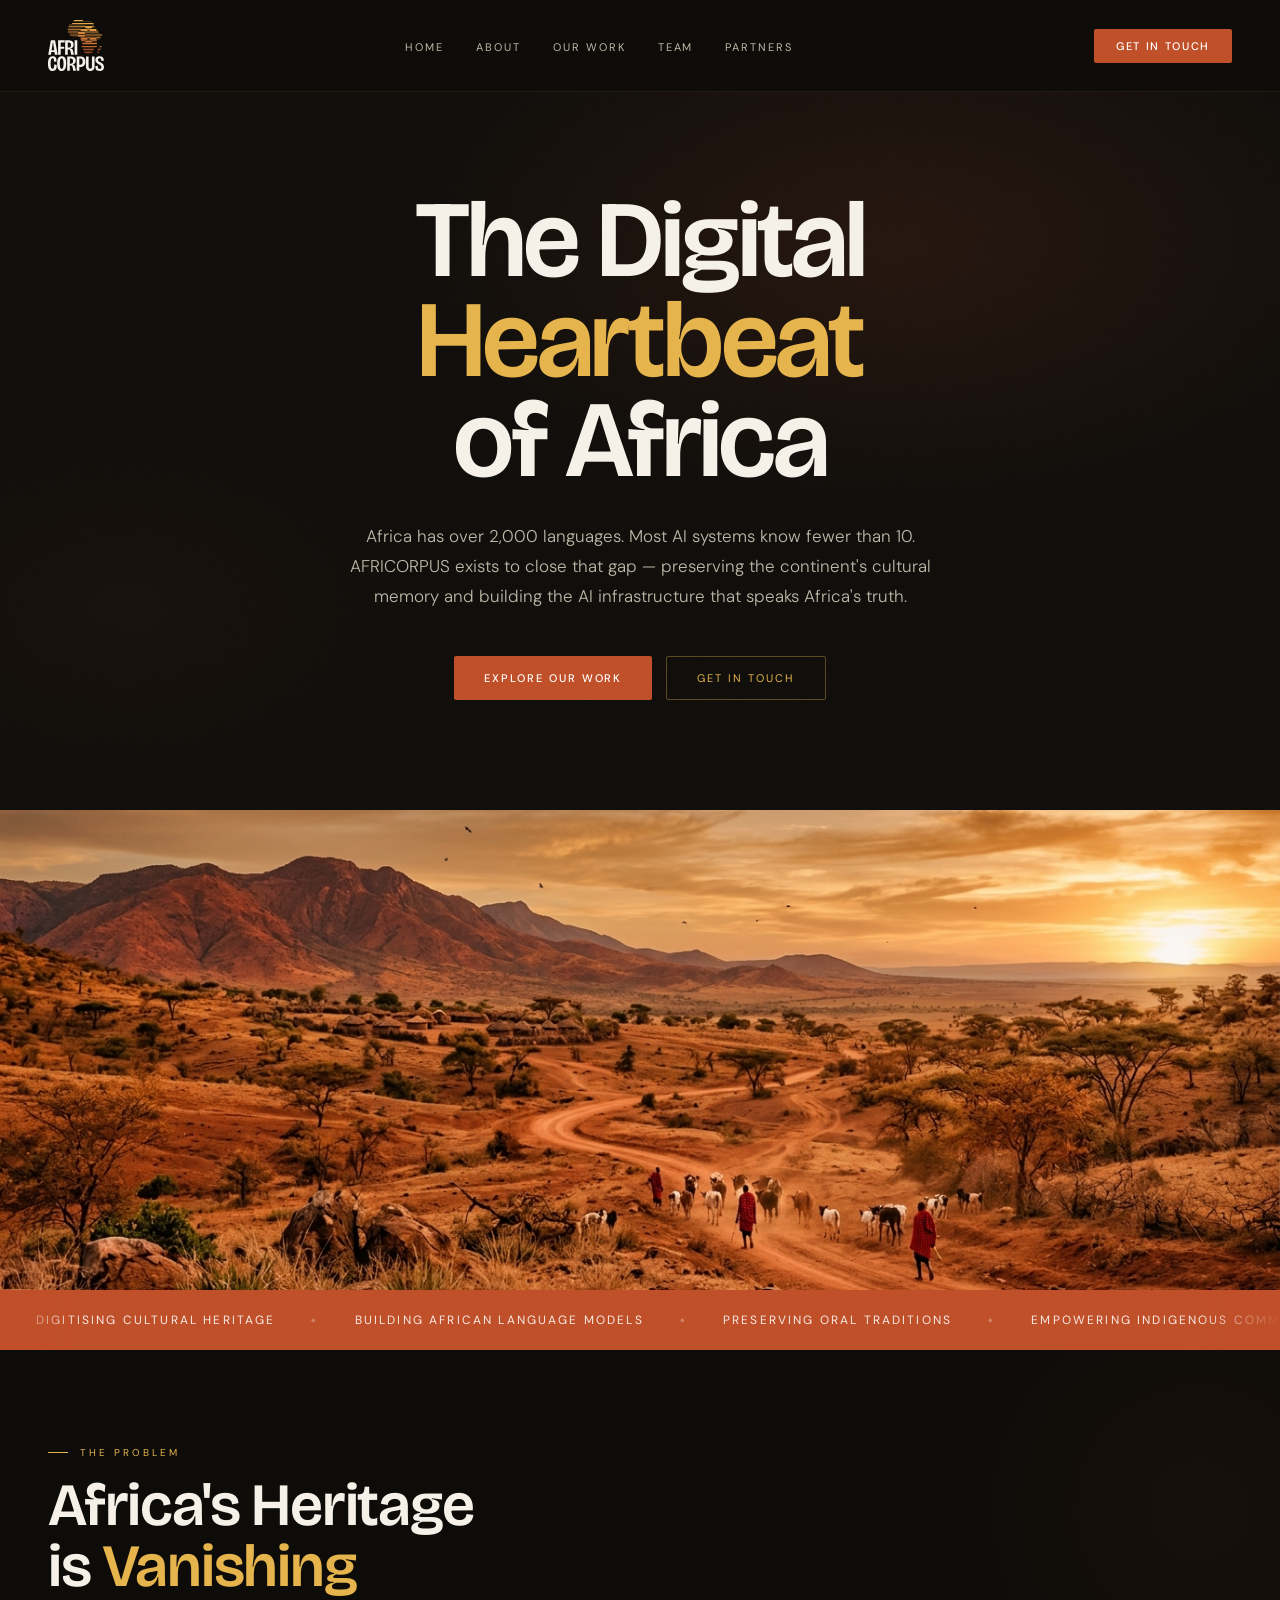
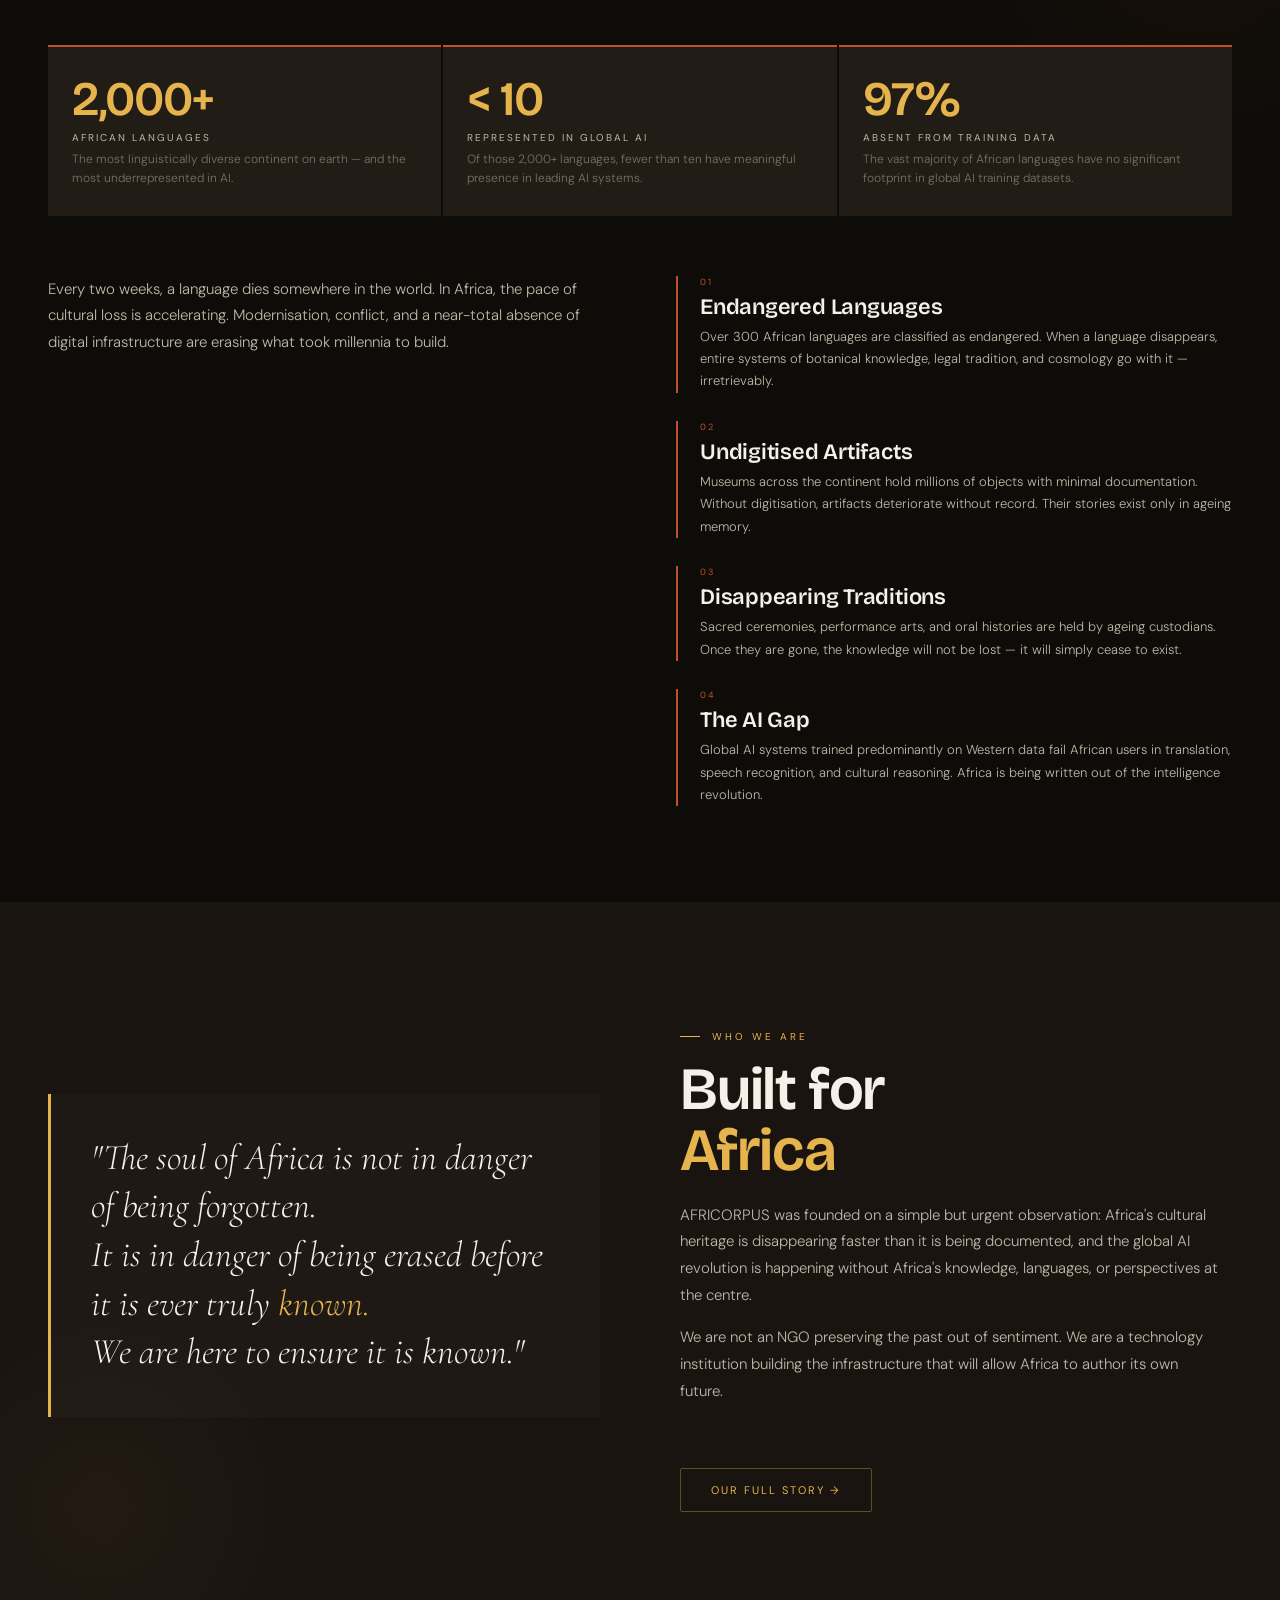
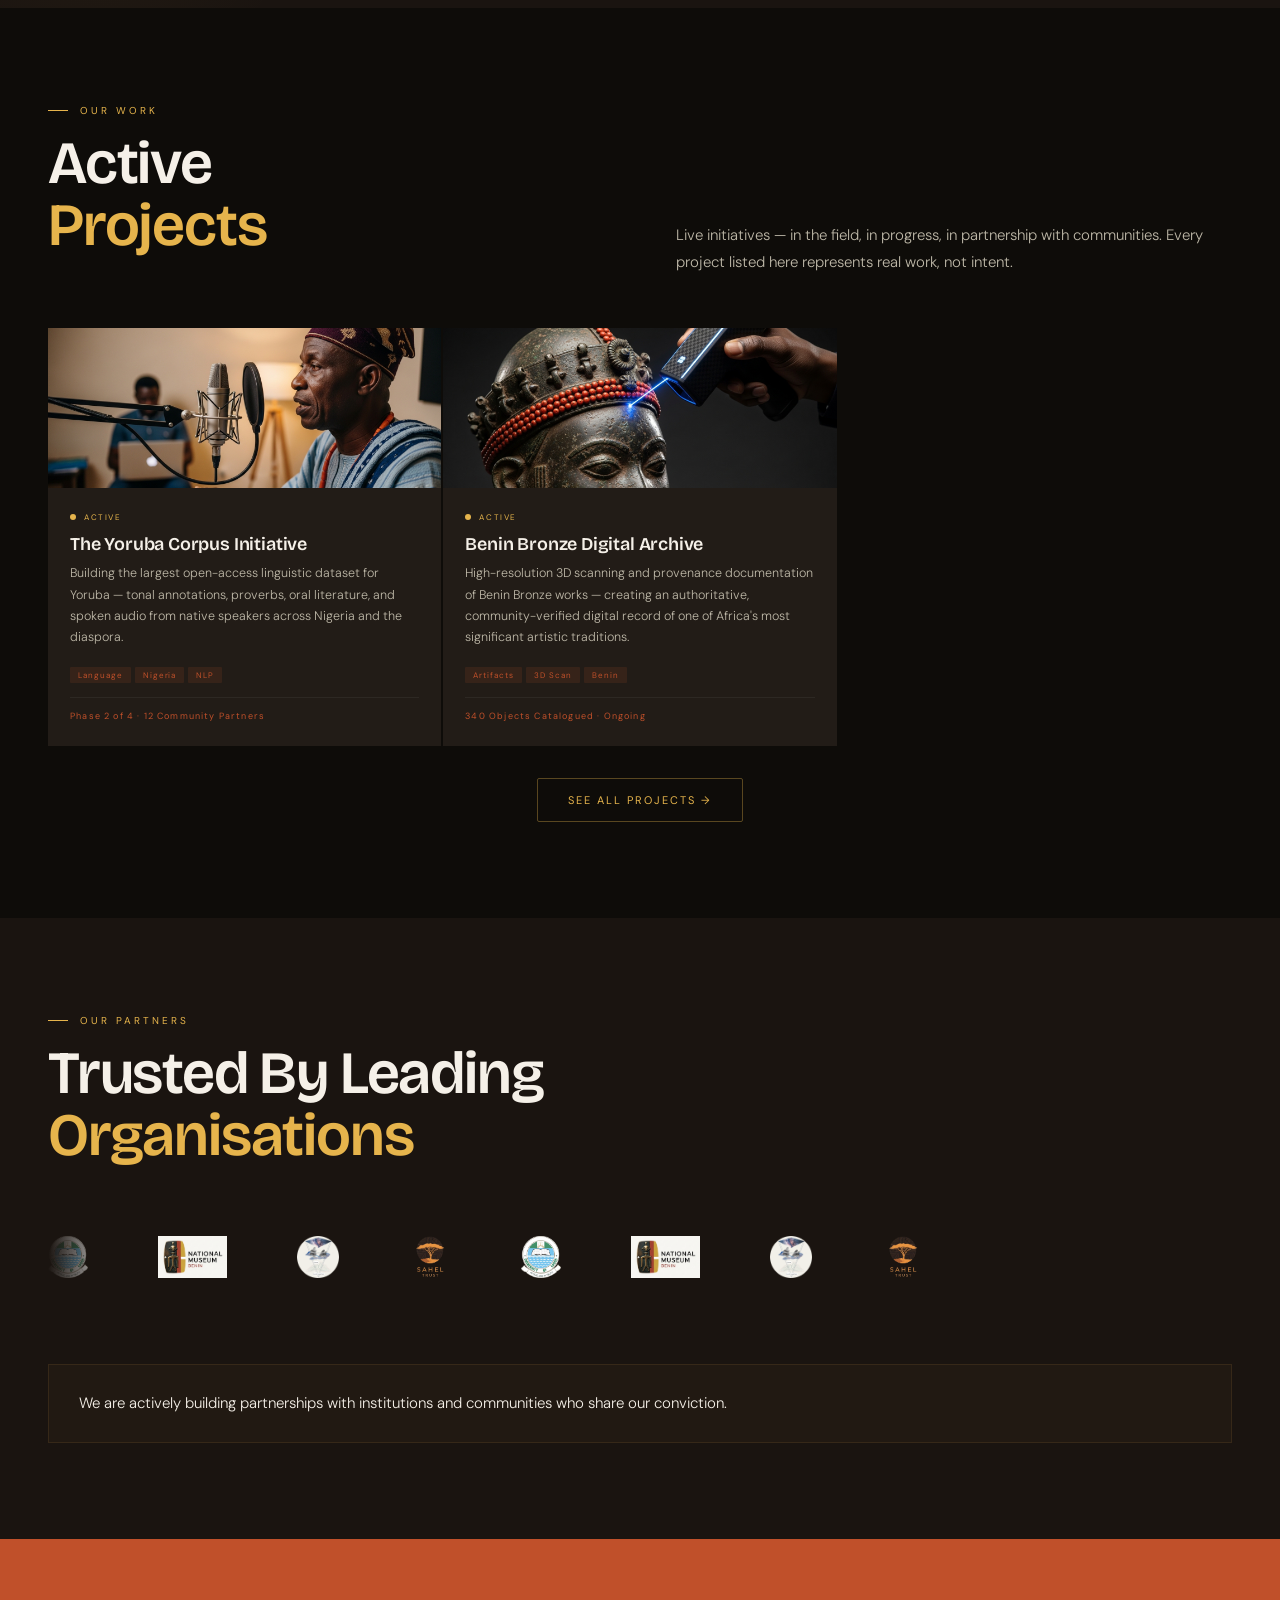
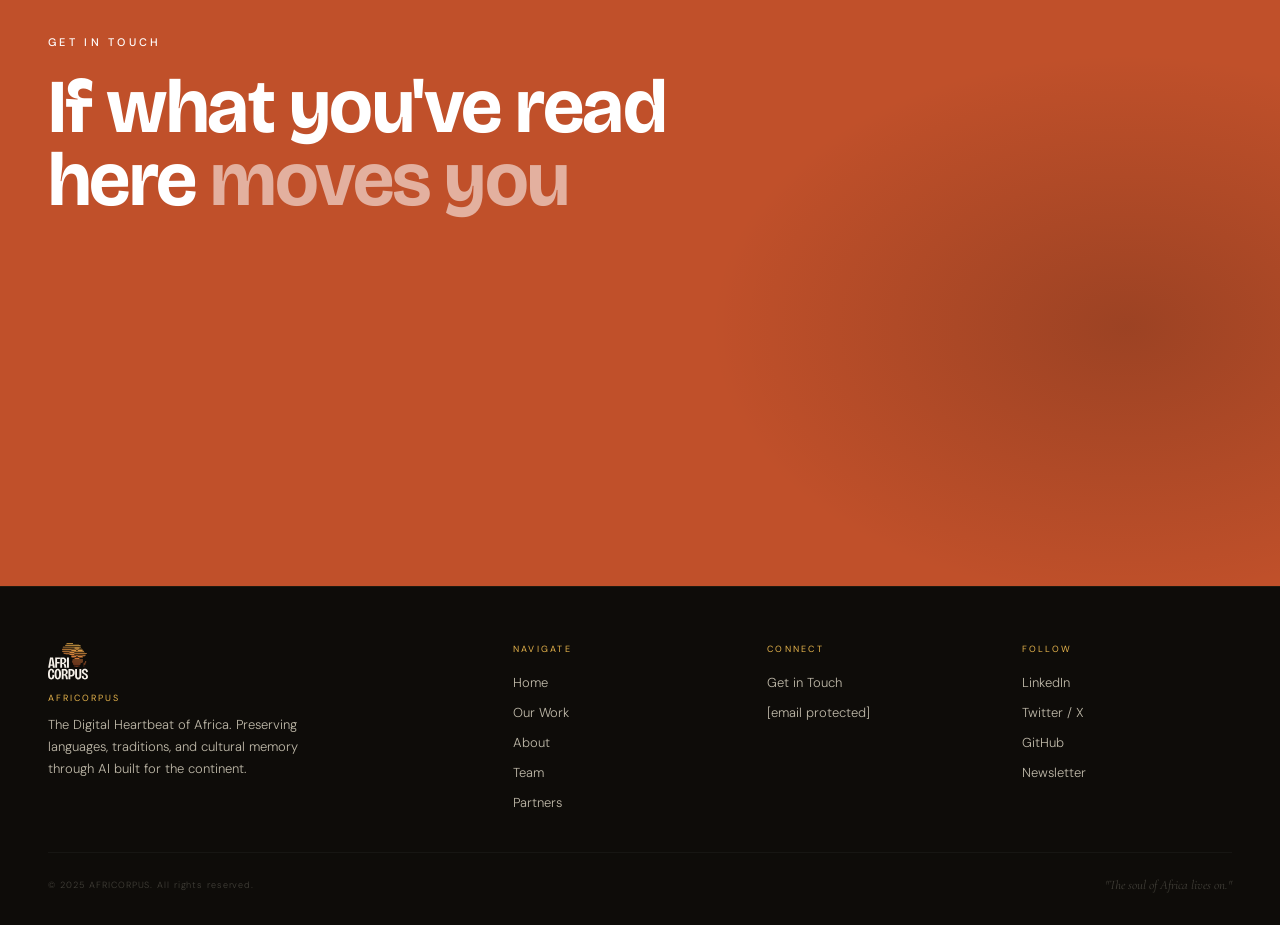
==== commit c500441b: "Add files via upload" ====
--- a/index.html
+++ b/index.html
@@ -29,6 +29,18 @@
 ::-webkit-scrollbar-track{background:var(--obsidian)}
 ::-webkit-scrollbar-thumb{background:var(--terra)}
 
+.partners-grid{display:grid;grid-template-columns:repeat(4,1fr);gap:2px}
+.partner-card{border:1px solid rgba(255,255,255,0.05);padding:26px 20px;display:flex;flex-direction:column;gap:10px;transition:border-color .2s,background .2s}
+.partner-card:hover{border-color:rgba(230,180,76,0.15);background:rgba(255,255,255,0.016)}
+.partner-logo-wrap{width:100%;height:56px;display:flex;align-items:center;justify-content:flex-start;margin-bottom:4px}
+.partner-logo-wrap img{max-height:48px;max-width:140px;object-fit:contain;display:block;filter:brightness(0) invert(1);opacity:0.75;transition:opacity .2s}
+.partner-card:hover .partner-logo-wrap img{opacity:1}
+.partner-logo-fallback{font-family:var(--display);font-size:18px;font-weight:700;color:var(--gold);width:56px;height:56px;border:1px solid rgba(230,180,76,0.2);border-radius:4px;display:flex;align-items:center;justify-content:center}
+.partner-name{font-family:var(--display);font-size:16px;font-weight:600;color:var(--mist);letter-spacing:-0.01em}
+.partner-type{font-family:var(--sans);font-size:8px;font-weight:400;letter-spacing:0.2em;color:var(--terra);text-transform:uppercase}
+.partner-desc{font-family:var(--sans);font-size:12.5px;font-weight:300;color:var(--ash);line-height:1.6}
+.partners-note{margin-top:36px;padding:26px 30px;background:rgba(230,180,76,0.03);border:1px solid rgba(230,180,76,0.1)}
+.partners-note-text{font-family:var(--sans);font-size:15px;font-weight:300;color:var(--mist);line-height:1.65}
 /* ══ NAV ══ */
 nav{
   position:fixed;top:0;left:0;right:0;z-index:100;
@@ -38,6 +50,7 @@
   backdrop-filter:blur(16px);
   border-bottom:1px solid rgba(230,180,76,0.1);
 }
+.nav-logo{text-decoration:none;display:flex;align-items:center}
 .nav-logo svg{width:56px;height:auto;display:block}
 .nav-links{display:flex;gap:32px;list-style:none}
 .nav-links a{
@@ -57,110 +70,20 @@
 .nav-mobile-toggle{display:none;background:none;border:none;cursor:pointer;padding:4px}
 .hamburger{display:flex;flex-direction:column;gap:5px}
 .hamburger span{display:block;width:22px;height:2px;background:var(--mist)}
-
-/* ══ HERO ══ */
-#hero{
-  min-height:90vh;
-  display:flex;flex-direction:column;justify-content:center;
-  padding:120px 48px 80px;
-  position:relative;overflow:hidden;
-}
-.hero-bg{
-  position:absolute;inset:0;
-  background:
-    radial-gradient(ellipse 65% 55% at 70% 30%,rgba(192,80,42,0.13) 0%,transparent 60%),
-    radial-gradient(ellipse 40% 40% at 10% 75%,rgba(139,58,26,0.07) 0%,transparent 55%),
-    var(--obsidian);
-}
-.hero-grain{
-  position:absolute;inset:0;opacity:0.032;pointer-events:none;
-  background-image:url("data:image/svg+xml,%3Csvg viewBox='0 0 256 256' xmlns='http://www.w3.org/2000/svg'%3E%3Cfilter id='n'%3E%3CfeTurbulence type='fractalNoise' baseFrequency='0.9' numOctaves='4' stitchTiles='stitch'/%3E%3C/filter%3E%3Crect width='100%25' height='100%25' filter='url(%23n)'/%3E%3C/svg%3E");
-  background-repeat:repeat;background-size:128px;
-}
-.hero-content{
-  position:relative;z-index:2;
-  max-width:820px;
-}
-h1.hero-title{
-  font-family:var(--display);
-  font-size:clamp(54px,8.5vw,120px);
-  font-weight:600;line-height:0.92;letter-spacing:-0.03em;
-  color:var(--mist);margin-bottom:32px;
-}
-h1.hero-title em{font-style:normal;color:var(--gold)}
-.hero-sub{
-  font-family:var(--sans);font-size:17px;font-weight:300;
-  color:var(--ash);max-width:520px;line-height:1.75;margin-bottom:44px;
-}
-.hero-actions{display:flex;gap:14px;flex-wrap:wrap}
-
-/* ══ HERO IMAGE ══ */
-.hero-image-band{width:100%;overflow:hidden;line-height:0}
-.hero-image-band img{
-  width:100%;height:480px;object-fit:cover;display:block;
-}
-/* Fallback styling if image hasn't been replaced yet */
-.hero-img-fallback{
-  width:100%;height:480px;
-  background:linear-gradient(135deg,var(--warm-panel) 0%,var(--warm-dark) 50%,rgba(192,80,42,0.07) 100%);
-  display:flex;flex-direction:column;align-items:center;justify-content:center;gap:14px;
-  position:relative;overflow:hidden;
-}
-.hero-img-fallback::before{
-  content:'';position:absolute;inset:0;
-  background:radial-gradient(ellipse 60% 70% at 30% 50%,rgba(192,80,42,0.07) 0%,transparent 65%);
-}
-.fallback-icon{
-  width:52px;height:52px;border-radius:50%;
-  border:1px solid rgba(230,180,76,0.2);
-  display:flex;align-items:center;justify-content:center;
-  position:relative;z-index:1;
-}
-.fallback-label{
-  font-family:var(--sans);font-size:11px;font-weight:400;
-  letter-spacing:0.25em;text-transform:uppercase;
-  color:rgba(190,184,168,0.35);position:relative;z-index:1;
-}
-.fallback-hint{
-  font-family:var(--sans);font-size:12px;font-weight:300;
-  color:rgba(190,184,168,0.22);position:relative;z-index:1;
-  max-width:340px;text-align:center;line-height:1.6;
-}
-
-/* ══ TICKER ══ */
-.statement-band{
-  background:var(--terra);padding:22px 0;
-  overflow:hidden;position:relative;
-}
-.statement-band::before{content:'';position:absolute;top:0;bottom:0;left:0;width:80px;background:linear-gradient(to right,var(--terra),transparent);z-index:1}
-.statement-band::after{content:'';position:absolute;top:0;bottom:0;right:0;width:80px;background:linear-gradient(to left,var(--terra),transparent);z-index:1}
-.statement-ticker{display:flex;align-items:center;white-space:nowrap}
-.ticker-item{
-  font-family:var(--sans);font-size:12px;font-weight:400;
-  letter-spacing:0.18em;text-transform:uppercase;
-  color:rgba(255,255,255,0.88);padding:0 0 0 36px;
-  display:flex;align-items:center;
-}
-.ticker-item::after{content:'◆';font-size:6px;color:rgba(255,255,255,0.28);margin-left:36px}
-/* ══ SECTIONS ══ */
-section{padding:96px 48px}
-.section-label{
-  font-family:var(--sans);font-size:10px;font-weight:400;
-  letter-spacing:0.3em;color:var(--gold);text-transform:uppercase;
-  margin-bottom:16px;display:flex;align-items:center;gap:12px;
-}
-.section-label::before{content:'';width:20px;height:1px;background:var(--gold)}
-h2.section-title{
-  font-family:var(--display);
-  font-size:clamp(34px,5vw,60px);
-  font-weight:600;line-height:1.02;letter-spacing:-0.02em;
-  color:var(--mist);margin-bottom:20px;
-}
-h2.section-title em{font-style:normal;color:var(--gold)}
-.section-body{
-  font-family:var(--sans);font-size:15px;font-weight:300;
-  color:var(--ash);line-height:1.78;max-width:540px;
-}
+.mobile-menu{
+  position:fixed;inset:0;z-index:200;display:flex;flex-direction:column;
+  justify-content:center;align-items:center;padding:96px 28px 40px;
+  background:rgba(14,12,9,0.985);backdrop-filter:blur(18px);
+  opacity:0;visibility:hidden;pointer-events:none;transform:translateY(-10px);
+  transition:opacity .25s ease,visibility .25s ease,transform .25s ease;
+}
+.mobile-menu.is-open{opacity:1;visibility:visible;pointer-events:auto;transform:translateY(0)}
+.mobile-menu-close{position:absolute;top:18px;right:22px;width:44px;height:44px;border:0;background:none;color:var(--mist);font-size:36px;font-weight:300;line-height:1;cursor:pointer}
+.mobile-menu-links{list-style:none;display:flex;flex-direction:column;align-items:center;gap:26px;margin:0;padding:0;text-align:center}
+.mobile-menu-links a{font-family:var(--sans);font-size:18px;font-weight:400;letter-spacing:.18em;text-transform:uppercase;color:var(--mist);text-decoration:none}
+.mobile-menu-links a:hover{color:var(--gold)}
+.mobile-menu-cta{margin-top:38px;font-family:var(--sans);font-size:11px;font-weight:500;letter-spacing:.18em;text-transform:uppercase;padding:13px 25px;background:var(--terra);color:#fff;text-decoration:none;border-radius:2px}
+@media(min-width:961px){.mobile-menu{display:none!important}}
 
 /* ══ BUTTONS ══ */
 .btn-primary{
@@ -190,6 +113,262 @@
 }
 .btn-dark:hover{background:var(--warm-dark);border-color:rgba(255,255,255,0.3)}
 
+/* ══ SECTIONS ══ */
+section{padding:96px 48px}
+.section-label{
+  font-family:var(--sans);font-size:10px;font-weight:400;
+  letter-spacing:0.3em;color:var(--gold);text-transform:uppercase;
+  margin-bottom:16px;display:flex;align-items:center;gap:12px;
+}
+.section-label::before{content:'';width:20px;height:1px;background:var(--gold)}
+h2.section-title{
+  font-family:var(--display);
+  font-size:clamp(34px,5vw,60px);
+  font-weight:600;line-height:1.02;letter-spacing:-0.02em;
+  color:var(--mist);margin-bottom:20px;
+}
+h2.section-title em{font-style:normal;color:var(--gold)}
+.section-body{
+  font-family:var(--sans);font-size:15px;font-weight:300;
+  color:var(--ash);line-height:1.78;max-width:540px;
+}
+
+/* ══ PAGE HERO BAND (inner pages) ══ */
+.page-hero{
+  padding:160px 48px 80px;
+  background:var(--obsidian);
+  position:relative;overflow:hidden;
+}
+.page-hero::before{
+  content:'';position:absolute;inset:0;
+  background:radial-gradient(ellipse 60% 50% at 60% 50%,rgba(192,80,42,0.09) 0%,transparent 65%);
+  pointer-events:none;
+}
+.page-hero-content{position:relative;z-index:1;max-width:700px}
+.page-hero-label{
+  font-family:var(--sans);font-size:10px;font-weight:400;
+  letter-spacing:0.3em;color:var(--terra);text-transform:uppercase;
+  margin-bottom:20px;display:flex;align-items:center;gap:12px;
+}
+.page-hero-label::before{content:'';width:20px;height:1px;background:var(--terra)}
+h1.page-title{
+  font-family:var(--display);
+  font-size:clamp(42px,6vw,80px);
+  font-weight:600;line-height:0.96;letter-spacing:-0.03em;
+  color:var(--mist);margin-bottom:24px;
+}
+h1.page-title em{font-style:normal;color:var(--gold)}
+.page-sub{
+  font-family:var(--sans);font-size:16px;font-weight:300;
+  color:var(--ash);max-width:500px;line-height:1.75;
+}
+
+/* ══ TICKER ══ */
+.statement-band{
+  background:var(--terra);padding:22px 0;
+  overflow:hidden;position:relative;
+}
+.statement-band::before{content:'';position:absolute;top:0;bottom:0;left:0;width:80px;background:linear-gradient(to right,var(--terra),transparent);z-index:1}
+.statement-band::after{content:'';position:absolute;top:0;bottom:0;right:0;width:80px;background:linear-gradient(to left,var(--terra),transparent);z-index:1}
+.statement-ticker{display:flex;align-items:center;white-space:nowrap;width:max-content;animation:statement-scroll 35s linear infinite;will-change:transform}
+@keyframes statement-scroll{from{transform:translateX(0)}to{transform:translateX(-50%)}}
+.ticker-item{
+  font-family:var(--sans);font-size:12px;font-weight:400;
+  letter-spacing:0.18em;text-transform:uppercase;
+  color:rgba(255,255,255,0.88);padding:0 0 0 36px;
+  display:flex;align-items:center;
+}
+.ticker-item::after{content:'◆';font-size:6px;color:rgba(255,255,255,0.28);margin-left:36px}
+
+/* ══ WORK CARDS (shared) ══ */
+.work-grid{display:grid;grid-template-columns:repeat(3,1fr);gap:2px}
+.work-card{background:var(--warm-panel);overflow:hidden;transition:background .3s}
+.work-card:hover{background:rgba(36,28,20,0.9)}
+.work-card-img{width:100%;height:160px;overflow:hidden;background:var(--warm-dark);display:block}
+.work-card-img img{width:100%;height:160px;object-fit:cover;display:block}
+.work-card-img-fallback{
+  width:100%;height:160px;
+  background:linear-gradient(135deg,rgba(192,80,42,0.1) 0%,var(--warm-dark) 100%);
+  display:flex;align-items:center;justify-content:center;
+}
+.work-card-img-fallback span{
+  font-family:var(--sans);font-size:9px;font-weight:400;
+  letter-spacing:0.2em;text-transform:uppercase;
+  color:rgba(190,184,168,0.28);
+}
+.work-card-body{padding:24px 22px}
+.work-card-status{
+  font-family:var(--sans);font-size:8px;font-weight:400;
+  letter-spacing:0.2em;text-transform:uppercase;
+  margin-bottom:12px;display:flex;align-items:center;gap:8px;
+}
+.status-dot{width:6px;height:6px;border-radius:50%;background:var(--gold);animation:pulse 2s ease-in-out infinite}
+@keyframes pulse{0%,100%{opacity:0.35}50%{opacity:1}}
+.work-card h3{
+  font-family:var(--display);font-size:18px;font-weight:600;
+  color:var(--mist);margin-bottom:8px;line-height:1.2;letter-spacing:-0.01em;
+}
+.work-card p{font-family:var(--sans);font-size:12.5px;font-weight:300;color:var(--ash);line-height:1.7;margin-bottom:14px}
+.work-card-meta{
+  font-family:var(--sans);font-size:9px;font-weight:400;
+  letter-spacing:0.13em;color:var(--terra);
+  padding-top:12px;border-top:1px solid rgba(255,255,255,0.05);
+}
+.work-card-tag{
+  display:inline-block;padding:3px 8px;
+  background:rgba(192,80,42,0.12);color:var(--terra);
+  font-family:var(--sans);font-size:8px;font-weight:400;
+  letter-spacing:0.12em;border-radius:1px;margin-right:4px;margin-bottom:4px;
+}
+
+/* ══ GET INVOLVED ══ */
+#involved{background:var(--terra);padding:96px 48px;position:relative;overflow:hidden}
+#involved::before{
+  content:'';position:absolute;inset:0;
+  background:radial-gradient(ellipse 50% 65% at 88% 60%,rgba(14,12,9,0.2) 0%,transparent 65%);
+  pointer-events:none;
+}
+.involved-inner{position:relative;z-index:1;max-width:780px}
+.involved-eyebrow{
+  font-family:var(--sans);font-size:11px;font-weight:500;
+  letter-spacing:0.3em;color:#fff;text-transform:uppercase;
+  margin-bottom:22px;opacity:0.75;
+}
+.involved-title{
+  font-family:var(--display);
+  font-size:clamp(38px,6vw,76px);
+  font-weight:700;line-height:0.96;letter-spacing:-0.02em;
+  color:#fff;margin-bottom:28px;
+}
+.involved-title em{font-style:normal;color:rgba(255,255,255,0.55)}
+.involved-body{
+  font-family:var(--sans);font-size:17px;font-weight:400;
+  color:rgba(255,255,255,0.88);
+  line-height:1.75;max-width:560px;margin-bottom:44px;
+}
+.involved-contact-row{
+  display:flex;align-items:center;gap:22px;flex-wrap:wrap;
+  padding-top:36px;border-top:1px solid rgba(255,255,255,0.22);
+}
+.involved-email{font-family:var(--sans);font-size:18px;font-weight:400;color:#fff}
+.involved-email a{
+  color:#fff;text-decoration:none;
+  border-bottom:2px solid rgba(255,255,255,0.4);transition:border-color .2s;
+}
+.involved-email a:hover{border-color:#fff}
+
+/* ══ FOOTER ══ */
+footer{background:var(--obsidian);padding:56px 48px 32px;border-top:1px solid rgba(230,180,76,0.08)}
+.footer-top{display:grid;grid-template-columns:2fr 1fr 1fr 1fr;gap:44px;margin-bottom:40px}
+.footer-logo{width:40px;height:auto;margin-bottom:12px;display:block}
+.footer-brand-name{
+  font-family:var(--sans);font-size:9px;font-weight:400;
+  letter-spacing:0.22em;color:var(--gold);text-transform:uppercase;margin-bottom:10px;
+}
+.footer-brand-block p{
+  font-family:var(--sans);font-size:13px;font-weight:300;
+  color:var(--ash);line-height:1.68;max-width:250px;
+}
+.footer-col h4{
+  font-family:var(--sans);font-size:9px;font-weight:400;
+  letter-spacing:0.25em;color:var(--gold);text-transform:uppercase;margin-bottom:16px;
+}
+.footer-col ul{list-style:none;display:flex;flex-direction:column;gap:9px}
+.footer-col a{
+  font-family:var(--sans);font-size:13px;font-weight:300;
+  color:var(--ash);text-decoration:none;transition:color .2s;
+}
+.footer-col a:hover{color:var(--mist)}
+.footer-bottom{
+  display:flex;align-items:center;justify-content:space-between;
+  padding-top:24px;border-top:1px solid rgba(255,255,255,0.04);
+  flex-wrap:wrap;gap:12px;
+}
+.footer-copy{font-family:var(--sans);font-size:9px;font-weight:300;letter-spacing:0.1em;color:rgba(190,184,168,0.3)}
+.footer-tagline{font-family:var(--serif);font-size:13px;font-style:italic;color:rgba(190,184,168,0.3)}
+
+/* ══ ANIMATIONS ══ */
+.fade-up{opacity:1;transform:translateY(0)}
+.fade-up.animate{opacity:0;transform:translateY(24px);transition:opacity .7s ease,transform .7s ease}
+.fade-up.animate.visible{opacity:1;transform:translateY(0)}
+
+/* ══ RESPONSIVE ══ */
+@media(max-width:960px){
+  nav{padding:18px 22px}
+  .nav-links,.nav-cta{display:none}
+  .nav-mobile-toggle{display:block}
+  section{padding:64px 22px}
+  .page-hero{padding:120px 22px 60px}
+  #involved{padding:64px 22px}
+  footer{padding:44px 22px 28px}
+  .work-grid,.partners-grid{grid-template-columns:1fr 1fr}
+  .footer-top{grid-template-columns:1fr 1fr}
+  .involved-contact-row{flex-direction:column;align-items:flex-start}
+}
+@media(max-width:768px){
+  .work-grid{grid-template-columns:1fr}
+}
+@media(max-width:480px){
+  .footer-top{grid-template-columns:1fr}
+  .partners-grid{grid-template-columns:1fr}
+}
+
+/* ══ PAGE-SPECIFIC STYLES ══ */
+
+/* ══ HERO ══ */
+#hero{
+  min-height:90vh;
+  display:flex;align-items:center;justify-content:center;
+  padding:170px 48px 90px;
+  position:relative;overflow:hidden;
+  box-sizing:border-box;
+}
+
+.hero-bg{
+  position:absolute;inset:0;
+  background:
+    radial-gradient(ellipse 65% 55% at 70% 30%,rgba(192,80,42,0.13) 0%,transparent 60%),
+    radial-gradient(ellipse 40% 40% at 10% 75%,rgba(139,58,26,0.07) 0%,transparent 55%),
+    var(--obsidian);
+}
+.hero-grain{
+  position:absolute;inset:0;opacity:0.032;pointer-events:none;
+  background-image:url("data:image/svg+xml,%3Csvg viewBox='0 0 256 256' xmlns='http://www.w3.org/2000/svg'%3E%3Cfilter id='n'%3E%3CfeTurbulence type='fractalNoise' baseFrequency='0.9' numOctaves='4' stitchTiles='stitch'/%3E%3C/filter%3E%3Crect width='100%25' height='100%25' filter='url(%23n)'/%3E%3C/svg%3E");
+  background-repeat:repeat;background-size:128px;
+}
+.hero-content{position:relative;z-index:2;width:min(900px,100%);margin:0 auto;text-align:center;display:flex;flex-direction:column;align-items:center}
+h1.hero-title{
+  font-family:var(--display);
+  font-size:clamp(54px,8.5vw,120px);
+  font-weight:600;line-height:0.92;letter-spacing:-0.03em;
+  color:var(--mist);margin-bottom:32px;
+}
+h1.hero-title em{font-style:normal;color:var(--gold)}
+.hero-title-mobile{display:none}
+.hero-title-desktop{display:inline}
+.hero-sub{
+  font-family:var(--sans);font-size:17px;font-weight:300;
+  color:var(--ash);max-width:620px;line-height:1.75;margin-bottom:44px;
+}
+.hero-actions{display:flex;gap:14px;flex-wrap:wrap}
+
+/* ══ HERO IMAGE ══ */
+.hero-image-band{width:100%;overflow:hidden;line-height:0}
+.hero-image-band img{width:100%;height:480px;object-fit:cover;display:block}
+.hero-img-fallback{
+  width:100%;height:480px;
+  background:linear-gradient(135deg,var(--warm-panel) 0%,var(--warm-dark) 50%,rgba(192,80,42,0.07) 100%);
+  display:flex;flex-direction:column;align-items:center;justify-content:center;gap:14px;
+  position:relative;overflow:hidden;
+}
+.hero-img-fallback::before{
+  content:'';position:absolute;inset:0;
+  background:radial-gradient(ellipse 60% 70% at 30% 50%,rgba(192,80,42,0.07) 0%,transparent 65%);
+}
+.fallback-icon{width:52px;height:52px;border-radius:50%;border:1px solid rgba(230,180,76,0.2);display:flex;align-items:center;justify-content:center;position:relative;z-index:1}
+.fallback-label{font-family:var(--sans);font-size:11px;font-weight:400;letter-spacing:0.25em;text-transform:uppercase;color:rgba(190,184,168,0.35);position:relative;z-index:1}
+.fallback-hint{font-family:var(--sans);font-size:12px;font-weight:300;color:rgba(190,184,168,0.22);position:relative;z-index:1;max-width:340px;text-align:center;line-height:1.6}
+
 /* ══ PROBLEM ══ */
 #problem{background:var(--obsidian);position:relative;overflow:hidden}
 #problem::before{
@@ -199,386 +378,96 @@
   pointer-events:none;
 }
 .problem-header{margin-bottom:48px}
-.problem-stats-row{
-  display:flex;gap:2px;margin-bottom:60px;
-}
-.problem-stat{
-  flex:1;padding:28px 24px;
-  background:var(--warm-panel);
-  border-top:2px solid var(--terra);
-}
-.problem-stat-num{
-  font-family:var(--display);font-size:48px;font-weight:600;
-  color:var(--gold);line-height:1;letter-spacing:-0.02em;margin-bottom:8px;
-}
-.problem-stat-label{
-  font-family:var(--sans);font-size:10px;font-weight:400;
-  letter-spacing:0.2em;text-transform:uppercase;color:var(--ash);margin-bottom:6px;
-}
-.problem-stat-desc{
-  font-family:var(--sans);font-size:12px;font-weight:300;
-  color:rgba(190,184,168,0.55);line-height:1.55;
-}
+.problem-stats-row{display:flex;gap:2px;margin-bottom:60px}
+.problem-stat{flex:1;padding:28px 24px;background:var(--warm-panel);border-top:2px solid var(--terra)}
+.problem-stat-num{font-family:var(--display);font-size:48px;font-weight:600;color:var(--gold);line-height:1;letter-spacing:-0.02em;margin-bottom:8px}
+.problem-stat-label{font-family:var(--sans);font-size:10px;font-weight:400;letter-spacing:0.2em;text-transform:uppercase;color:var(--ash);margin-bottom:6px}
+.problem-stat-desc{font-family:var(--sans);font-size:12px;font-weight:300;color:rgba(190,184,168,0.55);line-height:1.55}
 .problem-grid{display:grid;grid-template-columns:1fr 1fr;gap:72px;align-items:start}
 .problem-right{display:flex;flex-direction:column;gap:28px}
 .problem-card{border-left:2px solid var(--terra);padding-left:22px}
-.problem-card-num{
-  font-family:var(--sans);font-size:9px;font-weight:400;
-  letter-spacing:0.2em;color:var(--terra);margin-bottom:7px;
-}
-.problem-card h3{
-  font-family:var(--display);font-size:22px;font-weight:600;
-  color:var(--mist);margin-bottom:7px;line-height:1.1;letter-spacing:-0.01em;
-}
-.problem-card p{
-  font-family:var(--sans);font-size:13px;font-weight:300;
-  color:var(--ash);line-height:1.72;
-}
-
-/* ══ SOLUTION ══ */
-#solution{background:linear-gradient(175deg,var(--obsidian) 0%,var(--warm-dark) 100%)}
-.solution-intro{display:grid;grid-template-columns:1fr 1fr;gap:72px;margin-bottom:60px;align-items:end}
-.solution-pillars{display:grid;grid-template-columns:repeat(3,1fr);gap:2px}
-.pillar{
-  background:rgba(255,255,255,0.022);padding:36px 28px;
-  border-top:2px solid transparent;
-  transition:border-color .3s,background .3s;
-  position:relative;overflow:hidden;
-}
-.pillar::before{
-  content:'';position:absolute;inset:0;
-  background:linear-gradient(135deg,rgba(192,80,42,0.05) 0%,transparent 60%);
-  opacity:0;transition:opacity .3s;pointer-events:none;
-}
-.pillar:hover{border-top-color:var(--terra);background:rgba(255,255,255,0.038)}
-.pillar:hover::before{opacity:1}
-.pillar-num{font-family:var(--sans);font-size:9px;font-weight:400;letter-spacing:0.2em;color:var(--terra);margin-bottom:18px}
-.pillar-icon{width:34px;height:34px;margin-bottom:16px;display:flex;align-items:center}
-.pillar h3{font-family:var(--display);font-size:22px;font-weight:600;color:var(--mist);margin-bottom:12px;line-height:1.1;letter-spacing:-0.01em}
-.pillar p{font-family:var(--sans);font-size:13px;font-weight:300;color:var(--ash);line-height:1.75}
-.pillar-list{list-style:none;margin-top:16px}
-.pillar-list li{
-  font-family:var(--sans);font-size:12px;font-weight:300;color:var(--ash);
-  padding:6px 0;border-bottom:1px solid rgba(255,255,255,0.05);
-  display:flex;align-items:center;gap:9px;
-}
-.pillar-list li::before{content:'→';color:var(--terra);font-size:10px}
-
-/* ══ WORK ══ */
-#work{background:var(--obsidian)}
-.work-intro{display:grid;grid-template-columns:1fr 1fr;gap:72px;margin-bottom:52px;align-items:end}
-.work-grid{display:grid;grid-template-columns:repeat(3,1fr);gap:2px}
-.work-card{background:var(--warm-panel);overflow:hidden;transition:background .3s}
-.work-card:hover{background:rgba(36,28,20,0.9)}
-.work-card-img{width:100%;height:160px;overflow:hidden;background:var(--warm-dark);display:block}
-.work-card-img img{width:100%;height:160px;object-fit:cover;display:block}
-/* fallback if no image yet */
-.work-card-img-fallback{
-  width:100%;height:160px;
-  background:linear-gradient(135deg,rgba(192,80,42,0.1) 0%,var(--warm-dark) 100%);
-  display:flex;align-items:center;justify-content:center;
-}
-.work-card-img-fallback span{
-  font-family:var(--sans);font-size:9px;font-weight:400;
-  letter-spacing:0.2em;text-transform:uppercase;
-  color:rgba(190,184,168,0.28);
-}
-.work-card-body{padding:24px 22px}
-.work-card-status{
-  font-family:var(--sans);font-size:8px;font-weight:400;
-  letter-spacing:0.2em;text-transform:uppercase;
-  margin-bottom:12px;display:flex;align-items:center;gap:8px;
-}
-.status-dot{width:6px;height:6px;border-radius:50%;background:var(--gold);animation:pulse 2s ease-in-out infinite}
-@keyframes pulse{0%,100%{opacity:0.35}50%{opacity:1}}
-.work-card h3{
-  font-family:var(--display);font-size:18px;font-weight:600;
-  color:var(--mist);margin-bottom:8px;line-height:1.2;letter-spacing:-0.01em;
-}
-.work-card p{font-family:var(--sans);font-size:12.5px;font-weight:300;color:var(--ash);line-height:1.7;margin-bottom:14px}
-.work-card-meta{
-  font-family:var(--sans);font-size:9px;font-weight:400;
-  letter-spacing:0.13em;color:var(--terra);
-  padding-top:12px;border-top:1px solid rgba(255,255,255,0.05);
-}
-.work-card-tag{
-  display:inline-block;padding:3px 8px;
-  background:rgba(192,80,42,0.12);color:var(--terra);
-  font-family:var(--sans);font-size:8px;font-weight:400;
-  letter-spacing:0.12em;border-radius:1px;margin-right:4px;margin-bottom:4px;
-}
-
-/* ══ VISION ══ */
-#vision{background:var(--obsidian);padding:116px 48px;position:relative;overflow:hidden}
-#vision::before{
-  content:'';position:absolute;inset:0;
-  background:radial-gradient(ellipse 65% 50% at 50% 50%,rgba(192,80,42,0.05) 0%,transparent 70%);
+.problem-card-num{font-family:var(--sans);font-size:9px;font-weight:400;letter-spacing:0.2em;color:var(--terra);margin-bottom:7px}
+.problem-card h3{font-family:var(--display);font-size:22px;font-weight:600;color:var(--mist);margin-bottom:7px;line-height:1.1;letter-spacing:-0.01em}
+.problem-card p{font-family:var(--sans);font-size:13px;font-weight:300;color:var(--ash);line-height:1.72}
+
+/* ══ ABOUT TEASER ══ */
+#about-teaser{background:var(--warm-dark);position:relative;overflow:hidden}
+#about-teaser::before{
+  content:'';position:absolute;left:-100px;bottom:-100px;
+  width:400px;height:400px;border-radius:50%;
+  background:radial-gradient(circle,rgba(230,180,76,0.04) 0%,transparent 70%);
   pointer-events:none;
 }
-.manifesto{max-width:860px;margin:0 auto;text-align:center;position:relative;z-index:1}
-.manifesto-eyebrow{
-  font-family:var(--sans);font-size:9px;font-weight:400;
-  letter-spacing:0.35em;color:var(--terra);text-transform:uppercase;margin-bottom:44px;
-}
-.manifesto-quote{
-  font-family:var(--serif);
-  font-size:clamp(26px,4vw,50px);
-  font-weight:300;line-height:1.25;
-  color:var(--mist);margin-bottom:60px;font-style:italic;
-}
-.manifesto-quote em{color:var(--gold)}
-.manifesto-divider{width:1px;height:52px;background:linear-gradient(to bottom,var(--gold),transparent);margin:0 auto 60px}
-.manifesto-pillars{
-  display:grid;grid-template-columns:repeat(3,1fr);gap:44px;
-  text-align:left;border-top:1px solid rgba(230,180,76,0.12);padding-top:56px;
-}
-.manifesto-item-num{font-family:var(--sans);font-size:9px;font-weight:400;letter-spacing:0.2em;color:var(--terra);margin-bottom:12px}
-.manifesto-item h3{font-family:var(--display);font-size:19px;font-weight:600;color:var(--mist);margin-bottom:10px;letter-spacing:-0.01em}
-.manifesto-item p{font-family:var(--sans);font-size:13px;font-weight:300;color:var(--ash);line-height:1.75}
-
-/* ══ ABOUT ══ */
-#about{background:var(--warm-dark)}
-.about-grid{display:grid;grid-template-columns:1fr 1fr;gap:2px;align-items:stretch}
-.about-img{width:100%;height:100%;min-height:480px;overflow:hidden;display:block}
-.about-img img{width:100%;height:100%;object-fit:cover;display:block;min-height:480px}
-.about-img-fallback{
-  width:100%;min-height:480px;
-  background:linear-gradient(135deg,var(--warm-panel) 0%,rgba(192,80,42,0.06) 100%);
-  display:flex;flex-direction:column;align-items:center;justify-content:center;
-  gap:12px;
-}
-.about-img-fallback .fallback-label{color:rgba(190,184,168,0.28)}
-.about-img-fallback .fallback-hint{color:rgba(190,184,168,0.18)}
-.about-text{padding:72px 48px}
-.about-mission-block{
-  margin-top:40px;padding:28px 30px;
-  background:rgba(255,255,255,0.022);border-left:3px solid var(--gold);
-}
-.about-mission-block h4{
-  font-family:var(--sans);font-size:9px;font-weight:400;
-  letter-spacing:0.25em;color:var(--gold);text-transform:uppercase;margin-bottom:12px;
-}
-.about-mission-block p{
-  font-family:var(--serif);font-size:15px;font-weight:300;
-  color:var(--mist);line-height:1.78;font-style:italic;
-}
-.about-values{margin-top:32px;display:flex;flex-direction:column;gap:10px}
-.value-item{
-  display:flex;align-items:flex-start;gap:16px;padding:16px 18px;
-  border:1px solid rgba(255,255,255,0.04);transition:border-color .2s;
-}
-.value-item:hover{border-color:rgba(230,180,76,0.14)}
-.value-num{font-family:var(--sans);font-size:9px;font-weight:400;color:var(--terra);letter-spacing:0.1em;flex-shrink:0;padding-top:2px}
-.value-item h4{font-family:var(--display);font-size:16px;font-weight:600;color:var(--mist);margin-bottom:4px;letter-spacing:-0.01em}
-.value-item p{font-family:var(--sans);font-size:12.5px;font-weight:300;color:var(--ash);line-height:1.6}
-
-/* ══ TEAM ══ */
-#team{background:var(--obsidian);padding-top:96px}
-.team-intro{max-width:520px;margin-bottom:56px}
-.team-founders{display:grid;grid-template-columns:repeat(2,1fr);gap:2px;margin-bottom:2px}
-.team-members{display:grid;grid-template-columns:repeat(5,1fr);gap:2px}
-
-.team-card-founder{
-  background:rgba(192,80,42,0.07);
-  border-top:2px solid var(--terra);
-  padding:32px 28px;
-  display:grid;grid-template-columns:88px 1fr;gap:24px;
-  align-items:start;transition:background .3s;
-}
-.team-card-founder:hover{background:rgba(192,80,42,0.1)}
-
-/* Photo circles */
-.team-photo{
-  width:88px;height:88px;border-radius:50%;overflow:hidden;
-  background:linear-gradient(135deg,var(--terra),var(--gold));
-  display:flex;align-items:center;justify-content:center;
-  font-family:var(--display);font-size:24px;font-weight:600;
-  color:var(--obsidian);flex-shrink:0;
-}
-.team-photo img{width:100%;height:100%;object-fit:cover;display:block;border-radius:50%}
-
-.team-photo-sm{
-  width:72px;height:72px;border-radius:50%;overflow:hidden;
-  background:linear-gradient(135deg,var(--terra),var(--gold));
-  display:flex;align-items:center;justify-content:center;
-  font-family:var(--display);font-size:18px;font-weight:600;
-  color:var(--obsidian);flex-shrink:0;margin-bottom:16px;
-}
-.team-photo-sm img{width:100%;height:100%;object-fit:cover;display:block;border-radius:50%}
-
-.team-card-role{
-  font-family:var(--sans);font-size:8.5px;font-weight:400;
-  letter-spacing:0.2em;color:var(--terra);text-transform:uppercase;margin-bottom:5px;
-}
-.team-card-founder h3{
-  font-family:var(--display);font-size:20px;font-weight:600;
-  color:var(--mist);margin-bottom:8px;letter-spacing:-0.01em;
-}
-.team-card-founder p{
-  font-family:var(--sans);font-size:12.5px;font-weight:300;
-  color:var(--ash);line-height:1.65;
-}
-.team-card-member{
-  background:var(--warm-panel);padding:24px 20px;transition:background .3s;
-}
-.team-card-member:hover{background:rgba(36,28,20,0.85)}
-.team-card-member h3{
-  font-family:var(--display);font-size:16px;font-weight:600;
-  color:var(--mist);margin-bottom:5px;letter-spacing:-0.01em;
-}
-.team-card-member p{
-  font-family:var(--sans);font-size:12px;font-weight:300;
-  color:var(--ash);line-height:1.6;
-}
+.about-teaser-grid{display:grid;grid-template-columns:1fr 1fr;gap:80px;align-items:center}
+.about-teaser-quote{
+  font-family:var(--serif);font-size:clamp(22px,3vw,36px);
+  font-weight:300;font-style:italic;line-height:1.35;
+  color:var(--mist);padding:40px;
+  border-left:3px solid var(--gold);
+  background:rgba(255,255,255,0.02);
+}
+.about-teaser-quote em{color:var(--gold)}
+.about-teaser-right{}
+.about-teaser-right .section-body{margin-bottom:16px}
+.about-teaser-right .section-body:last-of-type{margin-bottom:32px}
+
+/* ══ WORK TEASER ══ */
+#work-teaser{background:var(--obsidian)}
+.work-teaser-intro{display:grid;grid-template-columns:1fr 1fr;gap:72px;margin-bottom:52px;align-items:end}
+.work-teaser-cta{margin-top:32px;text-align:center}
 
 /* ══ PARTNERS ══ */
-#partners{background:var(--obsidian)}
-.partners-grid{display:grid;grid-template-columns:repeat(4,1fr);gap:2px;margin-top:48px}
-.partner-card{
-  border:1px solid rgba(255,255,255,0.05);padding:26px 20px;
-  display:flex;flex-direction:column;gap:9px;
-  transition:border-color .2s,background .2s;
-}
-.partner-card:hover{border-color:rgba(230,180,76,0.15);background:rgba(255,255,255,0.016)}
-.partner-type{font-family:var(--sans);font-size:8px;font-weight:400;letter-spacing:0.2em;color:var(--terra);text-transform:uppercase}
-.partner-name{font-family:var(--display);font-size:17px;font-weight:600;color:var(--mist);letter-spacing:-0.01em}
-.partner-desc{font-family:var(--sans);font-size:12.5px;font-weight:300;color:var(--ash);line-height:1.6}
-.partners-note{
-  margin-top:36px;padding:26px 30px;
-  background:rgba(230,180,76,0.03);border:1px solid rgba(230,180,76,0.1);
-  display:flex;align-items:center;gap:22px;
-}
-.partners-note-text{
-  font-family:var(--sans);font-size:15px;font-weight:300;
-  color:var(--mist);line-height:1.65;
-}
-.partners-note-text a{
-  color:var(--gold);text-decoration:none;
-  border-bottom:1px solid rgba(230,180,76,0.28);transition:border-color .2s;
-}
-.partners-note-text a:hover{border-color:var(--gold)}
-
-/* ══ GET INVOLVED ══ */
-#involved{background:var(--terra);padding:96px 48px;position:relative;overflow:hidden}
-#involved::before{
-  content:'';position:absolute;inset:0;
-  background:radial-gradient(ellipse 50% 65% at 88% 60%,rgba(14,12,9,0.2) 0%,transparent 65%);
-  pointer-events:none;
-}
-.involved-inner{position:relative;z-index:1;max-width:780px}
-.involved-eyebrow{
-  font-family:var(--sans);font-size:11px;font-weight:500;
-  letter-spacing:0.3em;color:#fff;text-transform:uppercase;
-  margin-bottom:22px;opacity:0.75;
-}
-.involved-title{
-  font-family:var(--display);
-  font-size:clamp(38px,6vw,76px);
-  font-weight:700;line-height:0.96;letter-spacing:-0.02em;
-  color:#fff;margin-bottom:28px;
-}
-.involved-title em{font-style:normal;color:rgba(255,255,255,0.55)}
-.involved-body{
-  font-family:var(--sans);font-size:17px;font-weight:400;
-  color:rgba(255,255,255,0.88);
-  line-height:1.75;max-width:560px;margin-bottom:44px;
-}
-.involved-contact-row{
-  display:flex;align-items:center;gap:22px;flex-wrap:wrap;
-  padding-top:36px;border-top:1px solid rgba(255,255,255,0.22);
-}
-.involved-email{
-  font-family:var(--sans);font-size:18px;font-weight:400;color:#fff;
-}
-.involved-email a{
-  color:#fff;text-decoration:none;
-  border-bottom:2px solid rgba(255,255,255,0.4);
-  transition:border-color .2s;
-}
-.involved-email a:hover{border-color:#fff}
-
-/* ══ FOOTER ══ */
-footer{background:var(--obsidian);padding:56px 48px 32px;border-top:1px solid rgba(230,180,76,0.08)}
-.footer-top{display:grid;grid-template-columns:2fr 1fr 1fr 1fr;gap:44px;margin-bottom:40px}
-.footer-logo{width:40px;height:auto;margin-bottom:12px;display:block}
-.footer-brand-name{
-  font-family:var(--sans);font-size:9px;font-weight:400;
-  letter-spacing:0.22em;color:var(--gold);text-transform:uppercase;margin-bottom:10px;
-}
-.footer-brand-block p{
-  font-family:var(--sans);font-size:13px;font-weight:300;
-  color:var(--ash);line-height:1.68;max-width:250px;
-}
-.footer-col h4{
-  font-family:var(--sans);font-size:9px;font-weight:400;
-  letter-spacing:0.25em;color:var(--gold);text-transform:uppercase;margin-bottom:16px;
-}
-.footer-col ul{list-style:none;display:flex;flex-direction:column;gap:9px}
-.footer-col a{
-  font-family:var(--sans);font-size:13px;font-weight:300;
-  color:var(--ash);text-decoration:none;transition:color .2s;
-}
-.footer-col a:hover{color:var(--mist)}
-.footer-bottom{
-  display:flex;align-items:center;justify-content:space-between;
-  padding-top:24px;border-top:1px solid rgba(255,255,255,0.04);
-  flex-wrap:wrap;gap:12px;
-}
-.footer-copy{font-family:var(--sans);font-size:9px;font-weight:300;letter-spacing:0.1em;color:rgba(190,184,168,0.3)}
-.footer-tagline{font-family:var(--serif);font-size:13px;font-style:italic;color:rgba(190,184,168,0.3)}
-
-/* ══ ANIMATIONS ══ */
-.fade-up{opacity:0;transform:translateY(24px);transition:opacity .7s ease,transform .7s ease}
-.fade-up.visible{opacity:1;transform:translateY(0)}
-
+#partners{background:var(--warm-dark)}
 /* ══ RESPONSIVE ══ */
 @media(max-width:960px){
-  nav{padding:18px 22px}
+  .nav-mobile-toggle{display:block;position:relative;z-index:101}
   .nav-links,.nav-cta{display:none}
-  .nav-mobile-toggle{display:block}
-
-  #hero{padding:90px 22px 40px;justify-content:center}
-  .hero-img-fallback,.hero-image-band img{height:260px}
-
-  section{padding:64px 22px}
-  #vision{padding:72px 22px}
-  #involved{padding:64px 22px}
-  footer{padding:44px 22px 28px}
-
+  #hero{min-height:auto;padding:140px 22px 70px}
+  .hero-content{width:100%;max-width:720px;margin:0;text-align:left;align-items:flex-start}
+  .hero-actions{justify-content:flex-start}
+  .hero-image-band img,.hero-img-fallback{height:260px}
   .problem-stats-row{flex-direction:column;gap:2px}
-  .problem-grid,.solution-intro,.work-intro,.footer-top{grid-template-columns:1fr;gap:32px}
-  .solution-pillars,.work-grid,.team-founders,.partners-grid{grid-template-columns:1fr}
-  .team-members{grid-template-columns:repeat(2,1fr)}
-
-  /* About — stack on mobile */
-  .about-grid{grid-template-columns:1fr}
-  .about-img{min-height:280px}
-  .about-img img{min-height:280px}
-  .about-img-fallback{min-height:280px}
-  .about-text{padding:40px 22px}
-
-  /* Founders — stack photo above text on mobile */
-  .team-card-founder{grid-template-columns:1fr;gap:16px}
-  .team-photo{width:96px;height:96px;font-size:26px}
-  .team-photo-sm{width:80px;height:80px;font-size:20px}
-
-  .manifesto-pillars{grid-template-columns:1fr;gap:24px}
-  .footer-top{grid-template-columns:1fr 1fr}
-  .involved-contact-row{flex-direction:column;align-items:flex-start}
+  .problem-grid,.about-teaser-grid,.work-teaser-intro{grid-template-columns:1fr;gap: 20px}
+  .about-teaser-quote{padding:28px}
 }
 @media(max-width:480px){
-  .team-members{grid-template-columns:1fr}
-  .footer-top{grid-template-columns:1fr}
-  h1.hero-title{font-size:clamp(px,12vw,80px)}
-}
+  h1.hero-title{font-size:clamp(60px,12vw,80px)}
+}
+.partner-ticker-band{
+  width:100%;overflow:hidden;position:relative;
+  padding:50px 0;background:var(--warm-dark);
+}
+.partner-ticker-band::before{
+  content:'';position:absolute;top:0;bottom:0;left:0;width:80px;
+  background:linear-gradient(to right,var(--warm-dark),transparent);z-index:1;
+}
+.partner-ticker-band::after{
+  content:'';position:absolute;top:0;bottom:0;right:0;width:80px;
+  background:linear-gradient(to left,var(--warm-dark),transparent);z-index:1;
+}
+.partner-ticker{
+  display:flex;align-items:center;gap:70px;
+  white-space:nowrap;width:max-content;
+}
+.partner-ticker img{
+  height:42px;max-width:150px;width:auto;object-fit:contain;
+  flex-shrink:0;transition:opacity .2s;
+}
+.partner-ticker img:hover{opacity:1}
+
+</style>
+
+<style>
+@keyframes partner-scroll{from{transform:translateX(0)}to{transform:translateX(-50%)}}
+@media(max-width:600px){.partner-ticker{gap:42px}.partner-ticker img{height:34px;max-width:120px}}
 </style>
 </head>
 <body>
 
 <!-- NAV -->
 <nav id="navbar">
-  <div class="nav-logo">
-    <svg viewBox="0 0 37.37 34.04" xmlns="http://www.w3.org/2000/svg" aria-label="AFRICORPUS">
+  <a href="index.html" class="nav-logo">
+    <svg viewBox="0 0 37.37 34.04" xmlns="http://www.w3.org/2000/svg" aria-label="AFRICORPUS" style="width:56px;height:auto;display:block">
       <defs>
         <linearGradient id="lg" gradientUnits="userSpaceOnUse" x1="22.09" y1="22.23" x2="27.28" y2="0.29">
           <stop offset="0" style="stop-color:#C0502A"/>
@@ -589,20 +478,31 @@
       <path fill="url(#lg)" fill-rule="nonzero" d="M17.31 0l6.06 0 0 0.65 -6.08 0 0 -0.65 0.02 0zm16.56 18.46l1.65 0 0 0.21 -1.67 0 0 -0.21 0.02 0zm-0.78 1.92l1.46 0 0 0.18 -1.48 0 0 -0.18 0.02 0zm-7.35 1.92l2.13 0 0 0.21 -2.15 0 0 -0.21 0.02 0zm-1.88 -1.92l6.15 0 0 0.21 -6.17 0 0 -0.21 0.02 0zm-0.91 -1.92l8.82 0 0 0.21 -8.84 0 0 -0.21 0.02 0zm-0.32 -1.92l10.06 0 0 0.21 -10.08 0 0 -0.21 0.02 0zm-0.05 -1.92l2.28 0 0 -0.5 -2.85 0 0 -0.65 0.02 0 2.87 0 0 0.21 4.37 0 0 -0.21 0.02 0 3.3 0 0 0.65 -3.28 0 0 0.5 3.53 0 0 0.21 -3.53 0 0 0.23 -4.46 0 0 -0.23 -2.3 0 0 -0.21 0.02 0zm-0.96 -1.92l0.23 0 0 -0.5 -0.04 0 0 -0.65 0.02 0 0.06 0 0 0.21 4.37 0 0 -0.21 0.02 0 1.63 0 0 0.21 4.37 0 0 -0.21 0.02 0 2.73 0 0 0.65 -2.71 0 0 0.5 2.07 0 0 0.21 -2.07 0 0 0.22 -4.46 0 0 -0.22 -1.56 0 0 0.22 -4.46 0 0 -0.22 -0.25 0 0 -0.21 0.02 0zm4.68 0l1.56 0 0 -0.5 -1.56 0 0 0.5zm-9.75 -1.92l3.55 0 0 -0.5 -5.5 0 0 -0.65 0.02 0 5.52 0 0 0.21 4.37 0 0 -0.21 0.02 0 11.71 0 0 0.65 -11.69 0 0 0.5 10.74 0 0 0.21 -10.74 0 0 0.22 -4.46 0 0 -0.22 -3.57 0 0 -0.21 0.02 0zm-2.24 -1.92l5.79 0 0 -0.5 -6.82 0 0 -0.65 0.02 0 6.84 0 0 0.21 4.37 0 0 -0.21 0.02 0 9.17 0 0 0.65 -9.15 0 0 0.5 9.94 0 0 0.21 -9.94 0 0 0.22 -4.46 0 0 -0.22 -5.81 0 0 -0.21 0.02 0zm-0.85 -1.92l8.38 0 0 -0.5 -8.72 0 0 -0.65 0.02 0 8.74 0 0 0.21 4.37 0 0 -0.21 0.02 0 1.63 0 0 0.21 4.41 0 0 0.95 1.05 0 0 0.21 -1.05 0 0 0.22 -4.46 0 0 -0.22 -1.56 0 0 0.22 -4.46 0 0 -0.22 -8.41 0 0 -0.21 0.02 0zm12.84 0l1.56 0 0 -0.5 -1.56 0 0 0.5zm-12.79 -1.92l11.34 0 0 -0.51 -11.02 0 0 -0.65 0.02 0 11.04 0 0 0.21 4.37 0 0 -0.21 0.02 0 1.48 0 0 0.65 -1.46 0 0 0.51 2.41 0 0 0.21 -2.41 0 0 0.22 -4.46 0 0 -0.22 -11.36 0 0 -0.21 0.02 0zm0.48 -1.92l16.66 0 0 0.21 -16.68 0 0 -0.21 0.02 0zm2.56 -1.92l12.5 0 0 0.21 -12.53 0 0 -0.21 0.02 0zm19.17 16.81l-1.14 0 0 -0.65 1.16 0 0 0.65 -0.02 0zm-0.61 1.92l-1.85 0 0 -0.65 1.87 0 0 0.65 -0.02 0zm-1.06 1.92l-1.09 0 0 -0.65 1.11 0 0 0.65 -0.02 0zm-9.83 -0.65l5.32 0 0 0.65 -5.34 0 0 -0.65 0.02 0zm-0.88 -1.92l7.22 0 0 0.65 -7.24 0 0 -0.65 0.02 0zm-0.86 -1.92l10.21 0 0 0.65 -10.23 0 0 -0.65 0.02 0zm0.51 -1.92l9.61 0 0 0.65 -9.63 0 0 -0.65 0.02 0zm-6.9 -13.47l14.28 0 0 0.65 -14.3 0 0 -0.65 0.02 0z"/>
       <path fill="#F5F0E8" fill-rule="nonzero" d="M0.14 23.13l1.78 -9.54 2.79 0 1.76 9.54 -1.89 0 -1.19 -8.12 -0.2 0 -1.21 8.12 -1.84 0zm1.46 -1.81l0 -1.2 3.51 0 0 1.2 -3.51 0zM6.73 23.13l0 -9.54 1.75 0 0 9.54 -1.75 0zm0.74 -3.9l0 -1.39 3.35 0 0 1.39 -3.35 0zm0 -4.21l0 -1.43 3.67 0 0 1.43 -3.67 0zM11.44 23.13l0 -9.54 2.56 0c0.23,0 0.49,0.02 0.77,0.07 0.28,0.04 0.56,0.13 0.83,0.25 0.27,0.12 0.53,0.29 0.75,0.5 0.23,0.21 0.41,0.48 0.54,0.81 0.13,0.33 0.2,0.73 0.2,1.21 0,0.3 -0.03,0.58 -0.1,0.85 -0.07,0.26 -0.18,0.51 -0.33,0.72 -0.15,0.22 -0.35,0.4 -0.61,0.56 -0.26,0.15 -0.58,0.27 -0.97,0.35l0 0.14c0.4,0.05 0.72,0.16 0.94,0.34 0.22,0.18 0.39,0.41 0.51,0.71 0.12,0.29 0.22,0.64 0.31,1.05l0.43 1.99 -1.84 0 -0.33 -1.82c-0.05,-0.31 -0.11,-0.59 -0.2,-0.83 -0.08,-0.25 -0.2,-0.44 -0.37,-0.59 -0.16,-0.14 -0.4,-0.22 -0.72,-0.22l-0.64 0 0 3.45 -1.75 0zm1.75 -4.7l0.55 0c0.55,0 0.95,-0.14 1.21,-0.43 0.26,-0.28 0.38,-0.74 0.38,-1.37 0,-0.55 -0.12,-0.96 -0.35,-1.22 -0.23,-0.26 -0.61,-0.4 -1.13,-0.4l-0.66 0 0 3.41zM17.77 23.13l0 -9.54 1.78 0 0 9.54 -1.78 0zM3.06 34.04c-0.58,0 -1.06,-0.11 -1.46,-0.34 -0.4,-0.23 -0.71,-0.55 -0.95,-0.98 -0.24,-0.42 -0.4,-0.93 -0.51,-1.52 -0.1,-0.59 -0.15,-1.26 -0.15,-2 0,-0.77 0.05,-1.47 0.16,-2.09 0.11,-0.62 0.28,-1.15 0.53,-1.6 0.25,-0.44 0.57,-0.78 0.97,-1.01 0.4,-0.23 0.88,-0.35 1.44,-0.35 0.51,0 0.94,0.09 1.29,0.27 0.35,0.18 0.63,0.43 0.83,0.75 0.2,0.32 0.34,0.7 0.41,1.12 0.07,0.42 0.09,0.88 0.05,1.36l-1.65 0.17c0.04,-0.52 0.02,-0.95 -0.06,-1.29 -0.08,-0.34 -0.2,-0.59 -0.37,-0.75 -0.17,-0.16 -0.36,-0.25 -0.57,-0.25 -0.21,0 -0.4,0.07 -0.56,0.22 -0.16,0.15 -0.29,0.37 -0.4,0.66 -0.11,0.29 -0.19,0.66 -0.24,1.11 -0.05,0.44 -0.08,0.96 -0.08,1.55 0,0.88 0.06,1.57 0.17,2.09 0.11,0.52 0.26,0.88 0.46,1.11 0.19,0.22 0.41,0.33 0.65,0.33 0.29,0 0.52,-0.13 0.7,-0.38 0.18,-0.26 0.3,-0.6 0.36,-1.03 0.06,-0.43 0.07,-0.92 0.02,-1.45l1.68 0.2c0.05,0.57 0.04,1.1 -0.01,1.59 -0.06,0.49 -0.19,0.92 -0.4,1.3 -0.21,0.38 -0.5,0.67 -0.87,0.88 -0.38,0.21 -0.86,0.32 -1.45,0.32zM9.09 34.04c-0.55,0 -1.01,-0.11 -1.39,-0.34 -0.38,-0.23 -0.69,-0.55 -0.92,-0.98 -0.23,-0.42 -0.4,-0.94 -0.51,-1.55 -0.11,-0.61 -0.16,-1.3 -0.16,-2.07 0,-1.12 0.1,-2.04 0.31,-2.77 0.21,-0.73 0.53,-1.28 0.98,-1.64 0.44,-0.36 1.01,-0.54 1.69,-0.54 0.54,0 1,0.1 1.39,0.31 0.39,0.21 0.7,0.52 0.95,0.93 0.25,0.41 0.43,0.93 0.55,1.55 0.12,0.62 0.18,1.33 0.18,2.14 0,0.79 -0.06,1.49 -0.18,2.11 -0.12,0.62 -0.3,1.14 -0.54,1.56 -0.24,0.42 -0.56,0.75 -0.95,0.97 -0.39,0.22 -0.86,0.33 -1.39,0.33zm0.01 -1.4c0.25,0 0.47,-0.12 0.66,-0.37 0.19,-0.25 0.33,-0.63 0.44,-1.14 0.11,-0.52 0.16,-1.18 0.16,-2 0,-0.8 -0.05,-1.46 -0.16,-1.99 -0.11,-0.53 -0.25,-0.93 -0.44,-1.2 -0.19,-0.27 -0.42,-0.4 -0.69,-0.4 -0.23,0 -0.44,0.12 -0.61,0.36 -0.18,0.24 -0.32,0.62 -0.42,1.13 -0.1,0.52 -0.15,1.19 -0.15,2.02 0,0.65 0.03,1.19 0.09,1.65 0.06,0.45 0.14,0.82 0.25,1.11 0.11,0.29 0.23,0.5 0.38,0.64 0.15,0.13 0.32,0.2 0.5,0.2zM12.82 33.85l0 -9.54 2.56 0c0.23,0 0.49,0.02 0.77,0.07 0.28,0.04 0.56,0.13 0.83,0.25 0.27,0.12 0.53,0.29 0.75,0.5 0.23,0.21 0.41,0.48 0.54,0.81 0.13,0.33 0.2,0.73 0.2,1.21 0,0.3 -0.03,0.58 -0.1,0.85 -0.07,0.26 -0.18,0.51 -0.33,0.72 -0.15,0.22 -0.35,0.4 -0.61,0.56 -0.26,0.15 -0.58,0.27 -0.97,0.35l0 0.14c0.4,0.05 0.72,0.16 0.94,0.34 0.22,0.18 0.39,0.41 0.51,0.71 0.12,0.29 0.22,0.64 0.31,1.05l0.43 1.99 -1.84 0 -0.33 -1.82c-0.05,-0.31 -0.11,-0.59 -0.2,-0.83 -0.08,-0.25 -0.2,-0.44 -0.37,-0.59 -0.16,-0.14 -0.4,-0.22 -0.72,-0.22l-0.64 0 0 3.45 -1.75 0zm1.75 -4.7l0.55 0c0.55,0 0.95,-0.14 1.21,-0.43 0.26,-0.28 0.38,-0.74 0.38,-1.37 0,-0.55 -0.12,-0.96 -0.35,-1.22 -0.23,-0.26 -0.61,-0.4 -1.13,-0.4l-0.66 0 0 3.41zM20.34 31.34l0 -1.45 1.08 0c0.57,0 0.99,-0.17 1.28,-0.52 0.28,-0.35 0.43,-0.88 0.43,-1.59 0,-0.69 -0.13,-1.21 -0.39,-1.54 -0.26,-0.33 -0.66,-0.5 -1.21,-0.5l-1.19 0 0 -1.43 1.39 0c0.38,0 0.75,0.06 1.13,0.17 0.38,0.12 0.73,0.31 1.05,0.58 0.32,0.27 0.57,0.63 0.77,1.07 0.19,0.44 0.29,1 0.29,1.66 0,0.82 -0.16,1.49 -0.47,2.01 -0.31,0.52 -0.75,0.91 -1.32,1.16 -0.56,0.25 -1.22,0.38 -1.96,0.38l-0.88 0zm-1.19 2.51l0 -9.54 1.75 0 0 9.54 -1.75 0zM28.26 34.04c-0.48,0 -0.89,-0.07 -1.23,-0.21 -0.34,-0.14 -0.62,-0.32 -0.84,-0.55 -0.22,-0.23 -0.39,-0.48 -0.51,-0.76 -0.12,-0.28 -0.21,-0.56 -0.26,-0.85 -0.05,-0.28 -0.08,-0.55 -0.08,-0.79l0 -6.58 1.76 0 0 6.6c0,0.38 0.04,0.68 0.13,0.91 0.09,0.23 0.21,0.4 0.38,0.49 0.17,0.1 0.38,0.14 0.63,0.14 0.23,0 0.43,-0.05 0.59,-0.14 0.16,-0.1 0.29,-0.26 0.37,-0.48 0.08,-0.23 0.12,-0.53 0.12,-0.92l0 -6.6 1.76 0 0 6.58c0,1.06 -0.25,1.85 -0.74,2.37 -0.5,0.52 -1.19,0.78 -2.09,0.78zM34.53 34.04c-0.64,0 -1.16,-0.1 -1.56,-0.29 -0.4,-0.19 -0.71,-0.45 -0.92,-0.77 -0.21,-0.32 -0.34,-0.68 -0.39,-1.07 -0.05,-0.39 -0.03,-0.78 0.04,-1.16l1.6 -0.17c-0.05,0.39 -0.04,0.74 0.02,1.06 0.06,0.32 0.19,0.57 0.39,0.77 0.2,0.19 0.47,0.29 0.83,0.29 0.18,0 0.36,-0.03 0.52,-0.1 0.16,-0.07 0.3,-0.19 0.4,-0.35 0.11,-0.17 0.16,-0.4 0.16,-0.7 0,-0.35 -0.07,-0.63 -0.22,-0.86 -0.14,-0.23 -0.35,-0.44 -0.61,-0.63 -0.26,-0.19 -0.58,-0.39 -0.93,-0.59 -0.29,-0.15 -0.57,-0.32 -0.83,-0.5 -0.27,-0.18 -0.5,-0.38 -0.72,-0.59 -0.21,-0.22 -0.38,-0.47 -0.5,-0.76 -0.12,-0.29 -0.18,-0.62 -0.18,-1 0,-0.48 0.1,-0.91 0.3,-1.27 0.2,-0.37 0.51,-0.65 0.93,-0.86 0.42,-0.21 0.94,-0.31 1.55,-0.31 0.7,0 1.27,0.13 1.7,0.39 0.43,0.26 0.73,0.62 0.91,1.08 0.18,0.46 0.24,0.97 0.2,1.54l-1.62 0.19c0.04,-0.26 0.04,-0.5 0,-0.72 -0.04,-0.22 -0.11,-0.41 -0.22,-0.58 -0.11,-0.16 -0.24,-0.29 -0.41,-0.38 -0.17,-0.09 -0.36,-0.14 -0.57,-0.14 -0.22,0 -0.41,0.04 -0.57,0.13 -0.16,0.09 -0.28,0.21 -0.36,0.36 -0.08,0.15 -0.12,0.33 -0.12,0.53 0,0.29 0.08,0.53 0.23,0.74 0.15,0.2 0.35,0.38 0.59,0.52 0.24,0.14 0.47,0.28 0.72,0.42 0.3,0.15 0.59,0.33 0.88,0.52 0.29,0.19 0.55,0.41 0.79,0.66 0.24,0.25 0.43,0.54 0.58,0.88 0.14,0.34 0.22,0.73 0.22,1.17 0,0.46 -0.09,0.89 -0.27,1.28 -0.18,0.39 -0.47,0.7 -0.89,0.94 -0.41,0.24 -0.97,0.35 -1.68,0.35z"/>
     </svg>
-  </div>
+  </a>
   <ul class="nav-links">
-    <li><a href="#problem">The Problem</a></li>
-    <li><a href="#solution">What We Do</a></li>
-    <li><a href="#work">Our Work</a></li>
-    <li><a href="#about">About</a></li>
-    <li><a href="#team">Team</a></li>
-    <li><a href="#partners">Partners</a></li>
+    <li><a href="index.html" class="active">Home</a></li>
+    <li><a href="about.html">About</a></li>
+    <li><a href="work.html">Our Work</a></li>
+    <li><a href="team.html">Team</a></li>
+    <li><a href="partners.html">Partners</a></li>
   </ul>
   <a href="#involved" class="nav-cta">Get in Touch</a>
-  <button class="nav-mobile-toggle" aria-label="Menu">
+  <button class="nav-mobile-toggle" aria-label="Open menu" aria-expanded="false">
     <div class="hamburger"><span></span><span></span><span></span></div>
   </button>
 </nav>
+
+<div class="mobile-menu" aria-hidden="true">
+  <button class="mobile-menu-close" aria-label="Close menu">&times;</button>
+  <ul class="mobile-menu-links">
+    <li><a href="index.html">Home</a></li>
+    <li><a href="about.html">About</a></li>
+    <li><a href="work.html">Our Work</a></li>
+    <li><a href="team.html">Team</a></li>
+    <li><a href="partners.html">Partners</a></li>
+  </ul>
+  <a href="#involved" class="mobile-menu-cta">Get in Touch</a>
+</div>
 
 <!-- HERO -->
 <section id="hero">
@@ -610,19 +510,18 @@
   <div class="hero-grain"></div>
   <div class="hero-content">
     <h1 class="hero-title">
-      The Digital<br>
-      <em>Heartbeat</em><br>
-      of Africa
+      <span class="hero-title-desktop">The Digital <em>Heartbeat</em><br>of Africa</span>
+      <span class="hero-title-mobile">The Digital<br><em>Heartbeat</em><br>of Africa</span>
     </h1>
     <p class="hero-sub">Africa has over 2,000 languages. Most AI systems know fewer than 10. AFRICORPUS exists to close that gap — preserving the continent's cultural memory and building the AI infrastructure that speaks Africa's truth.</p>
     <div class="hero-actions">
-      <a href="#solution" class="btn-primary">Explore Our Work</a>
-      <a href="#involved" class="btn-ghost">Partner With Us</a>
+      <a href="work.html" class="btn-primary">Explore Our Work</a>
+      <a href="#involved" class="btn-ghost">Get in Touch</a>
     </div>
   </div>
 </section>
 
-<!-- HERO IMAGE — place your photo in an images/ folder beside this HTML file -->
+<!-- HERO IMAGE -->
 <div class="hero-image-band">
   <img src="images/hero-photo.jpg"
        alt="AFRICORPUS — Cultural heritage documentation"
@@ -655,7 +554,6 @@
     <div class="section-label">The Problem</div>
     <h2 class="section-title">Africa's Heritage<br>is <em>Vanishing</em></h2>
   </div>
-
   <div class="problem-stats-row">
     <div class="problem-stat fade-up">
       <div class="problem-stat-num">2,000+</div>
@@ -673,7 +571,6 @@
       <div class="problem-stat-desc">The vast majority of African languages have no significant footprint in global AI training datasets.</div>
     </div>
   </div>
-
   <div class="problem-grid">
     <div class="problem-left fade-up">
       <p class="section-body">Every two weeks, a language dies somewhere in the world. In Africa, the pace of cultural loss is accelerating. Modernisation, conflict, and a near-total absence of digital infrastructure are erasing what took millennia to build.</p>
@@ -703,60 +600,27 @@
   </div>
 </section>
 
-<!-- SOLUTION -->
-<section id="solution">
-  <div class="solution-intro">
-    <div class="fade-up">
-      <div class="section-label">What We Do</div>
-      <h2 class="section-title">Three Pillars.<br><em>One Mission.</em></h2>
-    </div>
-    <div class="fade-up">
-      <p class="section-body">AFRICORPUS operates across three interconnected domains — because preservation without intelligence is an archive, intelligence without preservation is rootless, and both without access serve no one.</p>
-    </div>
-  </div>
-  <div class="solution-pillars">
-    <div class="pillar fade-up">
-      <div class="pillar-num">Pillar 01</div>
-      <div class="pillar-icon"><svg width="32" height="32" viewBox="0 0 36 36" fill="none"><rect x="4" y="8" width="28" height="2" fill="#C0502A" opacity="0.9"/><rect x="4" y="13" width="22" height="1.5" fill="#D4860B" opacity="0.7"/><rect x="4" y="17.5" width="26" height="1.5" fill="#E6B44C" opacity="0.6"/><rect x="4" y="22" width="18" height="1.5" fill="#D4860B" opacity="0.5"/><rect x="4" y="26.5" width="24" height="1.5" fill="#C0502A" opacity="0.4"/></svg></div>
-      <h3>Cultural Digitisation</h3>
-      <p>High-resolution 3D scanning of artifacts, recording of oral histories and performance arts, documentation of ceremonies — building datasets that no one else is building.</p>
-      <ul class="pillar-list">
-        <li>3D artifact scanning & cataloguing</li>
-        <li>Oral history recording programmes</li>
-        <li>Performance & ceremony documentation</li>
-        <li>Indigenous knowledge archiving</li>
-      </ul>
-    </div>
-    <div class="pillar fade-up">
-      <div class="pillar-num">Pillar 02</div>
-      <div class="pillar-icon"><svg width="32" height="32" viewBox="0 0 36 36" fill="none"><circle cx="18" cy="18" r="10" stroke="#E6B44C" stroke-width="1.5" fill="none" opacity="0.5"/><circle cx="18" cy="18" r="5" fill="#C0502A" opacity="0.7"/><line x1="18" y1="4" x2="18" y2="8" stroke="#E6B44C" stroke-width="1.5"/><line x1="18" y1="28" x2="18" y2="32" stroke="#E6B44C" stroke-width="1.5"/><line x1="4" y1="18" x2="8" y2="18" stroke="#E6B44C" stroke-width="1.5"/><line x1="28" y1="18" x2="32" y2="18" stroke="#E6B44C" stroke-width="1.5"/></svg></div>
-      <h3>African AI Models</h3>
-      <p>Language models trained on authentic African linguistic data, cultural reasoning systems that understand African social contexts, and artifact recognition models built for heritage objects.</p>
-      <ul class="pillar-list">
-        <li>African language models (major & endangered)</li>
-        <li>Cultural reasoning & context models</li>
-        <li>Artifact recognition & classification</li>
-        <li>Speech recognition for African accents</li>
-      </ul>
-    </div>
-    <div class="pillar fade-up">
-      <div class="pillar-num">Pillar 03</div>
-      <div class="pillar-icon"><svg width="32" height="32" viewBox="0 0 36 36" fill="none"><rect x="6" y="10" width="24" height="16" rx="2" stroke="#E6B44C" stroke-width="1.5" fill="none" opacity="0.5"/><rect x="10" y="14" width="16" height="8" rx="1" fill="#C0502A" opacity="0.3"/><line x1="16" y1="26" x2="16" y2="30" stroke="#E6B44C" stroke-width="1.5"/><line x1="20" y1="26" x2="20" y2="30" stroke="#E6B44C" stroke-width="1.5"/><line x1="12" y1="30" x2="24" y2="30" stroke="#E6B44C" stroke-width="1.5"/></svg></div>
-      <h3>Platform & Access</h3>
-      <p>A centralised platform with searchable archives, immersive VR/AR cultural experiences, and open APIs for developers and researchers — making African heritage accessible, not just preserved.</p>
-      <ul class="pillar-list">
-        <li>Searchable cultural archive</li>
-        <li>VR/AR historical site reconstruction</li>
-        <li>Developer API & research access</li>
-        <li>Translation & language tools</li>
-      </ul>
+<!-- ABOUT TEASER -->
+<section id="about-teaser">
+  <div class="about-teaser-grid">
+    <div class="about-teaser-quote fade-up">
+      "The soul of Africa is not in danger of being forgotten.<br>
+      It is in danger of being erased before it is ever truly <em>known.</em><br>
+      We are here to ensure it is known."
+    </div>
+    <div class="about-teaser-right fade-up">
+      <div class="section-label" style="margin-top:32px">Who We Are</div> 
+      <h2 class="section-title">Built for<br><em>Africa</em></h2>
+      <p class="section-body">AFRICORPUS was founded on a simple but urgent observation: Africa's cultural heritage is disappearing faster than it is being documented, and the global AI revolution is happening without Africa's knowledge, languages, or perspectives at the centre.</p>
+      <p class="section-body" style="margin-top:16px">We are not an NGO preserving the past out of sentiment. We are a technology institution building the infrastructure that will allow Africa to author its own future.</p>
+      <a href="about.html" class="btn-ghost" style="margin-top:32px">Our Full Story →</a>
     </div>
   </div>
 </section>
 
-<!-- WORK -->
-<section id="work">
-  <div class="work-intro">
+<!-- WORK TEASER -->
+<section id="work-teaser">
+  <div class="work-teaser-intro">
     <div class="fade-up">
       <div class="section-label">Our Work</div>
       <h2 class="section-title">Active<br><em>Projects</em></h2>
@@ -766,7 +630,6 @@
     </div>
   </div>
   <div class="work-grid">
-
     <div class="work-card fade-up">
       <div class="work-card-img">
         <img src="images/project-yoruba.jpg" alt="The Yoruba Corpus Initiative"
@@ -780,7 +643,6 @@
         <div class="work-card-meta">Phase 2 of 4 · 12 Community Partners</div>
       </div>
     </div>
-
     <div class="work-card fade-up">
       <div class="work-card-img">
         <img src="images/project-benin.jpg" alt="Benin Bronze Digital Archive"
@@ -794,251 +656,29 @@
         <div class="work-card-meta">340 Objects Catalogued · Ongoing</div>
       </div>
     </div>
-
-    <div class="work-card fade-up">
-      <div class="work-card-img">
-        <img src="images/project-sahel.jpg" alt="Voices of the Sahel"
-             onerror="this.parentElement.innerHTML='<div class=\'work-card-img-fallback\'><span>Project Photo</span></div>'">
-      </div>
-      <div class="work-card-body">
-        <div class="work-card-status"><span class="status-dot" style="background:var(--ember)"></span><span style="color:var(--ember)">In Development</span></div>
-        <h3>Voices of the Sahel</h3>
-        <p>An oral history recording programme across five Sahelian communities, capturing elder knowledge in Hausa, Fulfulde, and Kanuri — languages largely absent from global AI datasets.</p>
-        <div style="margin-bottom:10px"><span class="work-card-tag">Oral History</span><span class="work-card-tag">Sahel</span><span class="work-card-tag">Audio</span></div>
-        <div class="work-card-meta">5 Communities · 3 Languages</div>
-      </div>
-    </div>
-
-    <div class="work-card fade-up">
-      <div class="work-card-img">
-        <img src="images/project-afrispeech.jpg" alt="AfriSpeech Model"
-             onerror="this.parentElement.innerHTML='<div class=\'work-card-img-fallback\'><span>Project Photo</span></div>'">
-      </div>
-      <div class="work-card-body">
-        <div class="work-card-status"><span class="status-dot"></span><span style="color:var(--gold)">Active</span></div>
-        <h3>AfriSpeech Model</h3>
-        <p>A speech recognition model trained on African English and pidgin variants — addressing the accuracy gap that existing models show for West and East African accents.</p>
-        <div style="margin-bottom:10px"><span class="work-card-tag">AI Model</span><span class="work-card-tag">Speech</span><span class="work-card-tag">Pidgin</span></div>
-        <div class="work-card-meta">WER 40% Better Than Baseline</div>
-      </div>
-    </div>
-
-    <div class="work-card fade-up">
-      <div class="work-card-img">
-        <img src="images/project-zimbabwe.jpg" alt="Great Zimbabwe VR Reconstruction"
-             onerror="this.parentElement.innerHTML='<div class=\'work-card-img-fallback\'><span>Project Photo</span></div>'">
-      </div>
-      <div class="work-card-body">
-        <div class="work-card-status"><span class="status-dot" style="background:var(--ember)"></span><span style="color:var(--ember)">In Development</span></div>
-        <h3>Great Zimbabwe VR Reconstruction</h3>
-        <p>A photogrammetric reconstruction of Great Zimbabwe at its architectural peak — an immersive VR experience grounded in archaeological evidence and Shona cultural custodianship.</p>
-        <div style="margin-bottom:10px"><span class="work-card-tag">VR/AR</span><span class="work-card-tag">Zimbabwe</span><span class="work-card-tag">History</span></div>
-        <div class="work-card-meta">In Partnership with UZ</div>
-      </div>
-    </div>
-
-    <div class="work-card fade-up">
-      <div class="work-card-img">
-        <img src="images/project-api.jpg" alt="AfriCorpus Open API"
-             onerror="this.parentElement.innerHTML='<div class=\'work-card-img-fallback\'><span>Project Photo</span></div>'">
-      </div>
-      <div class="work-card-body">
-        <div class="work-card-status"><span class="status-dot" style="background:var(--ash)"></span><span style="color:var(--ash)">Upcoming</span></div>
-        <h3>AfriCorpus Open API</h3>
-        <p>A public developer API providing access to our language models, cultural datasets, and translation tools — enabling researchers and builders to integrate African intelligence into their products.</p>
-        <div style="margin-bottom:10px"><span class="work-card-tag">Platform</span><span class="work-card-tag">API</span><span class="work-card-tag">Developers</span></div>
-        <div class="work-card-meta">Beta Access Q3 2025</div>
-      </div>
-    </div>
-
-  </div>
-</section>
-
-<!-- VISION -->
-<section id="vision">
-  <div class="manifesto">
-    <div class="manifesto-eyebrow fade-up">Our Vision & Conviction</div>
-    <div class="manifesto-quote fade-up">
-      "When AI doesn't know your language,<br>
-      it doesn't know your <em>reality.</em><br>
-      AFRICORPUS changes that."
-    </div>
-    <div class="manifesto-divider"></div>
-    <div class="manifesto-pillars">
-      <div class="manifesto-item fade-up">
-        <div class="manifesto-item-num">Vision</div>
-        <h3>Africa Visible in the Future of AI</h3>
-        <p>A world where every African language, tradition, and knowledge system is represented in the intelligence infrastructure of the future — not as an afterthought, but as a foundation.</p>
-      </div>
-      <div class="manifesto-item fade-up">
-        <div class="manifesto-item-num">Mission</div>
-        <h3>Preserve. Model. Empower.</h3>
-        <p>To digitise Africa's cultural assets, develop AI systems trained on authentic African data, and build open platforms that make this heritage accessible to communities, researchers, and the world.</p>
-      </div>
-      <div class="manifesto-item fade-up">
-        <div class="manifesto-item-num">Conviction</div>
-        <h3>Technology in Service of People</h3>
-        <p>Every dataset we build, every model we train, every archive we create is done in partnership with the communities whose heritage it represents. Consent, sovereignty, and community benefit are non-negotiable.</p>
-      </div>
-    </div>
-  </div>
-</section>
-
-<!-- ABOUT — full-bleed image beside text, no padding wrapper -->
-<section id="about" style="padding:0">
-  <div class="about-grid">
-    <div class="about-img">
-      <img src="images/about-photo.jpg"
-           alt="AFRICORPUS — Founders and field work"
-           onerror="this.parentElement.innerHTML='<div class=\'about-img-fallback\'><div class=\'fallback-icon\'><svg width=\'22\' height=\'22\' viewBox=\'0 0 24 24\' fill=\'none\' stroke=\'#E6B44C\' stroke-width=\'1.5\'><rect x=\'3\' y=\'3\' width=\'18\' height=\'18\' rx=\'2\'/><circle cx=\'8.5\' cy=\'8.5\' r=\'1.5\'/><polyline points=\'21,15 16,10 5,21\'/></svg></div><div class=\'fallback-label\'>About / Field Photo</div><div class=\'fallback-hint\'>Add images/about-photo.jpg beside this HTML file</div></div>'">
-    </div>
-    <div class="about-text">
-      <div class="section-label">About AFRICORPUS</div>
-      <h2 class="section-title">Why We<br><em>Exist</em></h2>
-      <p class="section-body">AFRICORPUS was founded on a simple but urgent observation: Africa's cultural heritage is disappearing faster than it is being documented, and the global AI revolution is happening without Africa's knowledge, languages, or perspectives at the centre.</p>
-      <p class="section-body" style="margin-top:18px">We are not an NGO preserving the past out of sentiment. We are a technology institution building the infrastructure that will allow Africa to author its own future in the age of artificial intelligence.</p>
-      <div class="about-mission-block">
-        <h4>Our Founding Belief</h4>
-        <p>"The soul of Africa is not in danger of being forgotten. It is in danger of being erased before it is ever truly known. We are here to ensure it is known."</p>
-      </div>
-      <div class="about-values">
-        <div class="value-item">
-          <div class="value-num">01</div>
-          <div><h4>Community First</h4><p>No data collected, no heritage documented without full consent and active participation of the communities it belongs to.</p></div>
-        </div>
-        <div class="value-item">
-          <div class="value-num">02</div>
-          <div><h4>Open by Default</h4><p>Where communities consent, data and models are made freely available to researchers, educators, and developers.</p></div>
-        </div>
-        <div class="value-item">
-          <div class="value-num">03</div>
-          <div><h4>Rigorous Standards</h4><p>Cultural preservation demands the same technical precision as any serious AI research project. We hold ourselves to both simultaneously.</p></div>
-        </div>
-        <div class="value-item">
-          <div class="value-num">04</div>
-          <div><h4>Continent-Wide Scope</h4><p>Africa is not a monolith. Our work spans regions, language families, and cultural traditions with the humility to know we are building something that will outlast us.</p></div>
-        </div>
-      </div>
-    </div>
-  </div>
-</section>
-
-<!-- TEAM -->
-<section id="team">
-  <div class="team-intro fade-up">
-    <div class="section-label">The People</div>
-    <h2 class="section-title">Meet the<br><em>Team</em></h2>
-    <p class="section-body">Built by researchers, designers, and practitioners who understand both the depth of what Africa stands to lose and the precision required to prevent it.</p>
-  </div>
-
-  <div class="team-founders">
-    <div class="team-card-founder fade-up">
-      <div class="team-photo">
-        <img src="images/john-eze.jpg" alt="John Eze"
-             onerror="this.outerHTML='JE'">
-      </div>
-      <div>
-        <div class="team-card-role">Co-Founder · AI/ML Researcher</div>
-        <h3>John Eze</h3>
-        <p>John is a machine learning researcher whose work sits at the intersection of low-resource NLP and African linguistic systems. He has spent years studying why existing language models fail African users — and building the data infrastructure to fix it. AFRICORPUS is the institutional expression of that research.</p>
-      </div>
-    </div>
-    <div class="team-card-founder fade-up">
-      <div class="team-photo">
-        <img src="images/chris-adeyemi.jpg" alt="Chris Adeyemi"
-             onerror="this.outerHTML='CA'">
-      </div>
-      <div>
-        <div class="team-card-role">Co-Founder · AI/ML Researcher</div>
-        <h3>Chris Adeyemi</h3>
-        <p>Chris is an AI researcher and computational linguist with deep expertise in speech recognition, tonal language modelling, and cultural knowledge representation. A foundational conviction drives his work: a model cannot serve a culture it does not understand, so understanding must come first.</p>
-      </div>
-    </div>
-  </div>
-
-  <div class="team-members" style="margin-top:2px">
-    <div class="team-card-member fade-up">
-      <div class="team-photo-sm">
-        <img src="images/team-amara.jpg" alt="Amara Mensah"
-             onerror="this.outerHTML='AM'">
-      </div>
-      <div class="team-card-role">AI/ML Engineer</div>
-      <h3>Amara Mensah</h3>
-      <p>Builds and trains the core language models and classification systems at the heart of the AFRICORPUS platform.</p>
-    </div>
-    <div class="team-card-member fade-up">
-      <div class="team-photo-sm">
-        <img src="images/team-fatima.jpg" alt="Fatima Okonkwo"
-             onerror="this.outerHTML='FO'">
-      </div>
-      <div class="team-card-role">Product Design Lead</div>
-      <h3>Fatima Okonkwo</h3>
-      <p>Leads design of the AFRICORPUS platform — ensuring every interface serves both technical researchers and community users with equal clarity.</p>
-    </div>
-    <div class="team-card-member fade-up">
-      <div class="team-photo-sm">
-        <img src="images/team-kwame.jpg" alt="Kwame Nkosi"
-             onerror="this.outerHTML='KN'">
-      </div>
-      <div class="team-card-role">Brand Design Lead</div>
-      <h3>Kwame Nkosi</h3>
-      <p>Shapes the visual identity and communication design of AFRICORPUS — ensuring the brand honours the cultures it serves.</p>
-    </div>
-    <div class="team-card-member fade-up">
-      <div class="team-photo-sm">
-        <img src="images/team-zara.jpg" alt="Zara Bangura"
-             onerror="this.outerHTML='ZB'">
-      </div>
-      <div class="team-card-role">Head of Community & Field Research</div>
-      <h3>Zara Bangura</h3>
-      <p>Leads on-the-ground partnerships with communities, managing consent frameworks, elder engagement, and field documentation.</p>
-    </div>
-    <div class="team-card-member fade-up">
-      <div class="team-photo-sm">
-        <img src="images/team-david.jpg" alt="David Owusu"
-             onerror="this.outerHTML='DO'">
-      </div>
-      <div class="team-card-role">Data & Partnerships Lead</div>
-      <h3>David Owusu</h3>
-      <p>Manages dataset strategy, institutional data agreements, and the partnerships that give AFRICORPUS access to collections at scale.</p>
-    </div>
+  </div>
+  <div class="work-teaser-cta fade-up">
+    <a href="work.html" class="btn-ghost">See All Projects →</a>
   </div>
 </section>
 
 <!-- PARTNERS -->
 <section id="partners">
-  <div class="fade-up">
-    <div class="section-label">Partners & Supporters</div>
-    <h2 class="section-title">Those Who<br><em>Believe</em></h2>
-    <p class="section-body">AFRICORPUS works with institutions, communities, and funding bodies who understand that this work cannot wait.</p>
-  </div>
-  <div class="partners-grid">
-    <div class="partner-card fade-up">
-      <div class="partner-type">Academic</div>
-      <div class="partner-name">University of Lagos</div>
-      <div class="partner-desc">Research partnership for Yoruba corpus development and linguistic validation.</div>
-    </div>
-    <div class="partner-card fade-up">
-      <div class="partner-type">Cultural Institution</div>
-      <div class="partner-name">National Museum Benin City</div>
-      <div class="partner-desc">Lead institutional partner for the Benin Bronze Digital Archive project.</div>
-    </div>
-    <div class="partner-card fade-up">
-      <div class="partner-type">Technology</div>
-      <div class="partner-name">Masakhane Research</div>
-      <div class="partner-desc">NLP collaboration and shared dataset standards for African language models.</div>
-    </div>
-    <div class="partner-card fade-up">
-      <div class="partner-type">Civil Society</div>
-      <div class="partner-name">Sahel Cultural Trust</div>
-      <div class="partner-desc">Community access and elder engagement for the Voices of the Sahel programme.</div>
-    </div>
-  </div>
+    <div class="partner-teaser-intro">
+    <div class="fade-up">
+      <div class="section-label">Our Partners</div>
+      <h2 class="section-title">Trusted By Leading<br><em>Organisations</em></h2>
+    </div>
+  </div>
+  <div class="partner-ticker-band">
+  <div class="partner-ticker">
+    <img src="images/partner-unilag.png" alt="University of Lagos" onerror="this.style.display='none'">
+    <img src="images/partner-nmbc.png" alt="National Museum Benin City" onerror="this.style.display='none'">
+    <img src="images/partner-masakhane.png" alt="Masakhane Research" onerror="this.style.display='none'">
+    <img src="images/partner-sahel-trust.png" alt="Sahel Cultural Trust" onerror="this.style.display='none'">
+  </div>
+</div>
   <div class="partners-note fade-up">
-    <svg width="24" height="24" viewBox="0 0 37.37 34.04" xmlns="http://www.w3.org/2000/svg" style="flex-shrink:0;opacity:0.4">
-      <defs><linearGradient id="lg2" gradientUnits="userSpaceOnUse" x1="22.09" y1="22.23" x2="27.28" y2="0.29"><stop offset="0" style="stop-color:#C0502A"/><stop offset="1" style="stop-color:#E6B44C"/></linearGradient></defs>
-      <path fill="url(#lg2)" fill-rule="nonzero" d="M17.31 0l6.06 0 0 0.65 -6.08 0 0 -0.65 0.02 0zm16.56 18.46l1.65 0 0 0.21 -1.67 0 0 -0.21 0.02 0zm-6.9 -13.47l14.28 0 0 0.65 -14.3 0 0 -0.65 0.02 0z"/>
-    </svg>
     <p class="partners-note-text">We are actively building partnerships with institutions and communities who share our conviction.</p>
   </div>
 </section>
@@ -1047,15 +687,11 @@
 <section id="involved">
   <div class="involved-inner">
     <div class="involved-eyebrow fade-up">Get in Touch</div>
-    <h2 class="involved-title fade-up">
-      If what you've read<br>here <em>moves you</em>
-    </h2>
-    <p class="involved-body fade-up">
-      The work speaks for itself. If you are a researcher, an institution, a community custodian, or someone who simply believes Africa's story deserves to be told in full — we would like to hear from you. There are no forms here. Just a conversation, when you are ready.
-    </p>
+    <h2 class="involved-title fade-up">If what you've read<br>here <em>moves you</em></h2>
+    <p class="involved-body fade-up">The work speaks for itself. If you are a researcher, an institution, a community custodian, or someone who simply believes Africa's story deserves to be told in full — we would like to hear from you. There are no forms here. Just a conversation, when you are ready.</p>
     <div class="involved-contact-row fade-up">
-      <div class="involved-email">Write to us at <a href="mailto:hello@africorpus.org">hello@africorpus.org</a></div>
-      <a href="mailto:hello@africorpus.org" class="btn-dark">Start a Conversation</a>
+      <div class="involved-email">Write to us at <a href="/cdn-cgi/l/email-protection#6008050c0c0f2001061209030f121015134e0f1207"><span class="__cf_email__" data-cfemail="e58d8089898aa58483978c868a97959096cb8a9782">[email&#160;protected]</span></a></div>
+      <a href="/cdn-cgi/l/email-protection#bed6dbd2d2d1fedfd8ccd7ddd1cccecbcd90d1ccd9" class="btn-dark">Start a Conversation</a>
     </div>
   </div>
 </section>
@@ -1066,8 +702,8 @@
     <div class="footer-brand-block">
       <svg class="footer-logo" viewBox="0 0 37.37 34.04" xmlns="http://www.w3.org/2000/svg">
         <defs><linearGradient id="lg3" gradientUnits="userSpaceOnUse" x1="22.09" y1="22.23" x2="27.28" y2="0.29"><stop offset="0" style="stop-color:#C0502A"/><stop offset="0.529412" style="stop-color:#D3823B"/><stop offset="1" style="stop-color:#E6B44C"/></linearGradient></defs>
-        <path fill="url(#lg3)" fill-rule="nonzero" d="M17.31 0l6.06 0 0 0.65 -6.08 0 0 -0.65 0.02 0zm16.56 18.46l1.65 0 0 0.21 -1.67 0 0 -0.21 0.02 0zm-6.9 -13.47l14.28 0 0 0.65 -14.3 0 0 -0.65 0.02 0z"/>
-        <path fill="#F5F0E8" fill-rule="nonzero" d="M0.14 23.13l1.78 -9.54 2.79 0 1.76 9.54 -1.89 0 -1.19 -8.12 -0.2 0 -1.21 8.12 -1.84 0zm1.46 -1.81l0 -1.2 3.51 0 0 1.2 -3.51 0zM6.73 23.13l0 -9.54 1.75 0 0 9.54 -1.75 0zm0.74 -3.9l0 -1.39 3.35 0 0 1.39 -3.35 0zm0 -4.21l0 -1.43 3.67 0 0 1.43 -3.67 0z"/>
+        <path fill="url(#lg3)" fill-rule="nonzero" d="M17.31 0l6.06 0 0 0.65 -6.08 0 0 -0.65 0.02 0zm16.56 18.46l1.65 0 0 0.21 -1.67 0 0 -0.21 0.02 0zm-0.78 1.92l1.46 0 0 0.18 -1.48 0 0 -0.18 0.02 0zm-7.35 1.92l2.13 0 0 0.21 -2.15 0 0 -0.21 0.02 0zm-1.88 -1.92l6.15 0 0 0.21 -6.17 0 0 -0.21 0.02 0zm-0.91 -1.92l8.82 0 0 0.21 -8.84 0 0 -0.21 0.02 0zm-0.32 -1.92l10.06 0 0 0.21 -10.08 0 0 -0.21 0.02 0zm-0.05 -1.92l2.28 0 0 -0.5 -2.85 0 0 -0.65 0.02 0 2.87 0 0 0.21 4.37 0 0 -0.21 0.02 0 3.3 0 0 0.65 -3.28 0 0 0.5 3.53 0 0 0.21 -3.53 0 0 0.23 -4.46 0 0 -0.23 -2.3 0 0 -0.21 0.02 0zm-0.96 -1.92l0.23 0 0 -0.5 -0.04 0 0 -0.65 0.02 0 0.06 0 0 0.21 4.37 0 0 -0.21 0.02 0 1.63 0 0 0.21 4.37 0 0 -0.21 0.02 0 2.73 0 0 0.65 -2.71 0 0 0.5 2.07 0 0 0.21 -2.07 0 0 0.22 -4.46 0 0 -0.22 -1.56 0 0 0.22 -4.46 0 0 -0.22 -0.25 0 0 -0.21 0.02 0zm4.68 0l1.56 0 0 -0.5 -1.56 0 0 0.5zm-9.75 -1.92l3.55 0 0 -0.5 -5.5 0 0 -0.65 0.02 0 5.52 0 0 0.21 4.37 0 0 -0.21 0.02 0 11.71 0 0 0.65 -11.69 0 0 0.5 10.74 0 0 0.21 -10.74 0 0 0.22 -4.46 0 0 -0.22 -3.57 0 0 -0.21 0.02 0zm-2.24 -1.92l5.79 0 0 -0.5 -6.82 0 0 -0.65 0.02 0 6.84 0 0 0.21 4.37 0 0 -0.21 0.02 0 9.17 0 0 0.65 -9.15 0 0 0.5 9.94 0 0 0.21 -9.94 0 0 0.22 -4.46 0 0 -0.22 -5.81 0 0 -0.21 0.02 0zm-0.85 -1.92l8.38 0 0 -0.5 -8.72 0 0 -0.65 0.02 0 8.74 0 0 0.21 4.37 0 0 -0.21 0.02 0 1.63 0 0 0.21 4.41 0 0 0.95 1.05 0 0 0.21 -1.05 0 0 0.22 -4.46 0 0 -0.22 -1.56 0 0 0.22 -4.46 0 0 -0.22 -8.41 0 0 -0.21 0.02 0zm12.84 0l1.56 0 0 -0.5 -1.56 0 0 0.5zm-12.79 -1.92l11.34 0 0 -0.51 -11.02 0 0 -0.65 0.02 0 11.04 0 0 0.21 4.37 0 0 -0.21 0.02 0 1.48 0 0 0.65 -1.46 0 0 0.51 2.41 0 0 0.21 -2.41 0 0 0.22 -4.46 0 0 -0.22 -11.36 0 0 -0.21 0.02 0zm0.48 -1.92l16.66 0 0 0.21 -16.68 0 0 -0.21 0.02 0zm2.56 -1.92l12.5 0 0 0.21 -12.53 0 0 -0.21 0.02 0zm19.17 16.81l-1.14 0 0 -0.65 1.16 0 0 0.65 -0.02 0zm-0.61 1.92l-1.85 0 0 -0.65 1.87 0 0 0.65 -0.02 0zm-1.06 1.92l-1.09 0 0 -0.65 1.11 0 0 0.65 -0.02 0zm-9.83 -0.65l5.32 0 0 0.65 -5.34 0 0 -0.65 0.02 0zm-0.88 -1.92l7.22 0 0 0.65 -7.24 0 0 -0.65 0.02 0zm-0.86 -1.92l10.21 0 0 0.65 -10.23 0 0 -0.65 0.02 0zm0.51 -1.92l9.61 0 0 0.65 -9.63 0 0 -0.65 0.02 0zm-6.9 -13.47l14.28 0 0 0.65 -14.3 0 0 -0.65 0.02 0z"/>
+        <path fill="#F5F0E8" fill-rule="nonzero" d="M0.14 23.13l1.78 -9.54 2.79 0 1.76 9.54 -1.89 0 -1.19 -8.12 -0.2 0 -1.21 8.12 -1.84 0zm1.46 -1.81l0 -1.2 3.51 0 0 1.2 -3.51 0zM6.73 23.13l0 -9.54 1.75 0 0 9.54 -1.75 0zm0.74 -3.9l0 -1.39 3.35 0 0 1.39 -3.35 0zm0 -4.21l0 -1.43 3.67 0 0 1.43 -3.67 0zM11.44 23.13l0 -9.54 2.56 0c0.23,0 0.49,0.02 0.77,0.07 0.28,0.04 0.56,0.13 0.83,0.25 0.27,0.12 0.53,0.29 0.75,0.5 0.23,0.21 0.41,0.48 0.54,0.81 0.13,0.33 0.2,0.73 0.2,1.21 0,0.3 -0.03,0.58 -0.1,0.85 -0.07,0.26 -0.18,0.51 -0.33,0.72 -0.15,0.22 -0.35,0.4 -0.61,0.56 -0.26,0.15 -0.58,0.27 -0.97,0.35l0 0.14c0.4,0.05 0.72,0.16 0.94,0.34 0.22,0.18 0.39,0.41 0.51,0.71 0.12,0.29 0.22,0.64 0.31,1.05l0.43 1.99 -1.84 0 -0.33 -1.82c-0.05,-0.31 -0.11,-0.59 -0.2,-0.83 -0.08,-0.25 -0.2,-0.44 -0.37,-0.59 -0.16,-0.14 -0.4,-0.22 -0.72,-0.22l-0.64 0 0 3.45 -1.75 0zm1.75 -4.7l0.55 0c0.55,0 0.95,-0.14 1.21,-0.43 0.26,-0.28 0.38,-0.74 0.38,-1.37 0,-0.55 -0.12,-0.96 -0.35,-1.22 -0.23,-0.26 -0.61,-0.4 -1.13,-0.4l-0.66 0 0 3.41zM17.77 23.13l0 -9.54 1.78 0 0 9.54 -1.78 0zM3.06 34.04c-0.58,0 -1.06,-0.11 -1.46,-0.34 -0.4,-0.23 -0.71,-0.55 -0.95,-0.98 -0.24,-0.42 -0.4,-0.93 -0.51,-1.52 -0.1,-0.59 -0.15,-1.26 -0.15,-2 0,-0.77 0.05,-1.47 0.16,-2.09 0.11,-0.62 0.28,-1.15 0.53,-1.6 0.25,-0.44 0.57,-0.78 0.97,-1.01 0.4,-0.23 0.88,-0.35 1.44,-0.35 0.51,0 0.94,0.09 1.29,0.27 0.35,0.18 0.63,0.43 0.83,0.75 0.2,0.32 0.34,0.7 0.41,1.12 0.07,0.42 0.09,0.88 0.05,1.36l-1.65 0.17c0.04,-0.52 0.02,-0.95 -0.06,-1.29 -0.08,-0.34 -0.2,-0.59 -0.37,-0.75 -0.17,-0.16 -0.36,-0.25 -0.57,-0.25 -0.21,0 -0.4,0.07 -0.56,0.22 -0.16,0.15 -0.29,0.37 -0.4,0.66 -0.11,0.29 -0.19,0.66 -0.24,1.11 -0.05,0.44 -0.08,0.96 -0.08,1.55 0,0.88 0.06,1.57 0.17,2.09 0.11,0.52 0.26,0.88 0.46,1.11 0.19,0.22 0.41,0.33 0.65,0.33 0.29,0 0.52,-0.13 0.7,-0.38 0.18,-0.26 0.3,-0.6 0.36,-1.03 0.06,-0.43 0.07,-0.92 0.02,-1.45l1.68 0.2c0.05,0.57 0.04,1.1 -0.01,1.59 -0.06,0.49 -0.19,0.92 -0.4,1.3 -0.21,0.38 -0.5,0.67 -0.87,0.88 -0.38,0.21 -0.86,0.32 -1.45,0.32zM9.09 34.04c-0.55,0 -1.01,-0.11 -1.39,-0.34 -0.38,-0.23 -0.69,-0.55 -0.92,-0.98 -0.23,-0.42 -0.4,-0.94 -0.51,-1.55 -0.11,-0.61 -0.16,-1.3 -0.16,-2.07 0,-1.12 0.1,-2.04 0.31,-2.77 0.21,-0.73 0.53,-1.28 0.98,-1.64 0.44,-0.36 1.01,-0.54 1.69,-0.54 0.54,0 1,0.1 1.39,0.31 0.39,0.21 0.7,0.52 0.95,0.93 0.25,0.41 0.43,0.93 0.55,1.55 0.12,0.62 0.18,1.33 0.18,2.14 0,0.79 -0.06,1.49 -0.18,2.11 -0.12,0.62 -0.3,1.14 -0.54,1.56 -0.24,0.42 -0.56,0.75 -0.95,0.97 -0.39,0.22 -0.86,0.33 -1.39,0.33zm0.01 -1.4c0.25,0 0.47,-0.12 0.66,-0.37 0.19,-0.25 0.33,-0.63 0.44,-1.14 0.11,-0.52 0.16,-1.18 0.16,-2 0,-0.8 -0.05,-1.46 -0.16,-1.99 -0.11,-0.53 -0.25,-0.93 -0.44,-1.2 -0.19,-0.27 -0.42,-0.4 -0.69,-0.4 -0.23,0 -0.44,0.12 -0.61,0.36 -0.18,0.24 -0.32,0.62 -0.42,1.13 -0.1,0.52 -0.15,1.19 -0.15,2.02 0,0.65 0.03,1.19 0.09,1.65 0.06,0.45 0.14,0.82 0.25,1.11 0.11,0.29 0.23,0.5 0.38,0.64 0.15,0.13 0.32,0.2 0.5,0.2zM12.82 33.85l0 -9.54 2.56 0c0.23,0 0.49,0.02 0.77,0.07 0.28,0.04 0.56,0.13 0.83,0.25 0.27,0.12 0.53,0.29 0.75,0.5 0.23,0.21 0.41,0.48 0.54,0.81 0.13,0.33 0.2,0.73 0.2,1.21 0,0.3 -0.03,0.58 -0.1,0.85 -0.07,0.26 -0.18,0.51 -0.33,0.72 -0.15,0.22 -0.35,0.4 -0.61,0.56 -0.26,0.15 -0.58,0.27 -0.97,0.35l0 0.14c0.4,0.05 0.72,0.16 0.94,0.34 0.22,0.18 0.39,0.41 0.51,0.71 0.12,0.29 0.22,0.64 0.31,1.05l0.43 1.99 -1.84 0 -0.33 -1.82c-0.05,-0.31 -0.11,-0.59 -0.2,-0.83 -0.08,-0.25 -0.2,-0.44 -0.37,-0.59 -0.16,-0.14 -0.4,-0.22 -0.72,-0.22l-0.64 0 0 3.45 -1.75 0zm1.75 -4.7l0.55 0c0.55,0 0.95,-0.14 1.21,-0.43 0.26,-0.28 0.38,-0.74 0.38,-1.37 0,-0.55 -0.12,-0.96 -0.35,-1.22 -0.23,-0.26 -0.61,-0.4 -1.13,-0.4l-0.66 0 0 3.41zM20.34 31.34l0 -1.45 1.08 0c0.57,0 0.99,-0.17 1.28,-0.52 0.28,-0.35 0.43,-0.88 0.43,-1.59 0,-0.69 -0.13,-1.21 -0.39,-1.54 -0.26,-0.33 -0.66,-0.5 -1.21,-0.5l-1.19 0 0 -1.43 1.39 0c0.38,0 0.75,0.06 1.13,0.17 0.38,0.12 0.73,0.31 1.05,0.58 0.32,0.27 0.57,0.63 0.77,1.07 0.19,0.44 0.29,1 0.29,1.66 0,0.82 -0.16,1.49 -0.47,2.01 -0.31,0.52 -0.75,0.91 -1.32,1.16 -0.56,0.25 -1.22,0.38 -1.96,0.38l-0.88 0zm-1.19 2.51l0 -9.54 1.75 0 0 9.54 -1.75 0zM28.26 34.04c-0.48,0 -0.89,-0.07 -1.23,-0.21 -0.34,-0.14 -0.62,-0.32 -0.84,-0.55 -0.22,-0.23 -0.39,-0.48 -0.51,-0.76 -0.12,-0.28 -0.21,-0.56 -0.26,-0.85 -0.05,-0.28 -0.08,-0.55 -0.08,-0.79l0 -6.58 1.76 0 0 6.6c0,0.38 0.04,0.68 0.13,0.91 0.09,0.23 0.21,0.4 0.38,0.49 0.17,0.1 0.38,0.14 0.63,0.14 0.23,0 0.43,-0.05 0.59,-0.14 0.16,-0.1 0.29,-0.26 0.37,-0.48 0.08,-0.23 0.12,-0.53 0.12,-0.92l0 -6.6 1.76 0 0 6.58c0,1.06 -0.25,1.85 -0.74,2.37 -0.5,0.52 -1.19,0.78 -2.09,0.78zM34.53 34.04c-0.64,0 -1.16,-0.1 -1.56,-0.29 -0.4,-0.19 -0.71,-0.45 -0.92,-0.77 -0.21,-0.32 -0.34,-0.68 -0.39,-1.07 -0.05,-0.39 -0.03,-0.78 0.04,-1.16l1.6 -0.17c-0.05,0.39 -0.04,0.74 0.02,1.06 0.06,0.32 0.19,0.57 0.39,0.77 0.2,0.19 0.47,0.29 0.83,0.29 0.18,0 0.36,-0.03 0.52,-0.1 0.16,-0.07 0.3,-0.19 0.4,-0.35 0.11,-0.17 0.16,-0.4 0.16,-0.7 0,-0.35 -0.07,-0.63 -0.22,-0.86 -0.14,-0.23 -0.35,-0.44 -0.61,-0.63 -0.26,-0.19 -0.58,-0.39 -0.93,-0.59 -0.29,-0.15 -0.57,-0.32 -0.83,-0.5 -0.27,-0.18 -0.5,-0.38 -0.72,-0.59 -0.21,-0.22 -0.38,-0.47 -0.5,-0.76 -0.12,-0.29 -0.18,-0.62 -0.18,-1 0,-0.48 0.1,-0.91 0.3,-1.27 0.2,-0.37 0.51,-0.65 0.93,-0.86 0.42,-0.21 0.94,-0.31 1.55,-0.31 0.7,0 1.27,0.13 1.7,0.39 0.43,0.26 0.73,0.62 0.91,1.08 0.18,0.46 0.24,0.97 0.2,1.54l-1.62 0.19c0.04,-0.26 0.04,-0.5 0,-0.72 -0.04,-0.22 -0.11,-0.41 -0.22,-0.58 -0.11,-0.16 -0.24,-0.29 -0.41,-0.38 -0.17,-0.09 -0.36,-0.14 -0.57,-0.14 -0.22,0 -0.41,0.04 -0.57,0.13 -0.16,0.09 -0.28,0.21 -0.36,0.36 -0.08,0.15 -0.12,0.33 -0.12,0.53 0,0.29 0.08,0.53 0.23,0.74 0.15,0.2 0.35,0.38 0.59,0.52 0.24,0.14 0.47,0.28 0.72,0.42 0.3,0.15 0.59,0.33 0.88,0.52 0.29,0.19 0.55,0.41 0.79,0.66 0.24,0.25 0.43,0.54 0.58,0.88 0.14,0.34 0.22,0.73 0.22,1.17 0,0.46 -0.09,0.89 -0.27,1.28 -0.18,0.39 -0.47,0.7 -0.89,0.94 -0.41,0.24 -0.97,0.35 -1.68,0.35z"/>
       </svg>
       <div class="footer-brand-name">AFRICORPUS</div>
       <p>The Digital Heartbeat of Africa. Preserving languages, traditions, and cultural memory through AI built for the continent.</p>
@@ -1075,20 +711,18 @@
     <div class="footer-col">
       <h4>Navigate</h4>
       <ul>
-        <li><a href="#problem">The Problem</a></li>
-        <li><a href="#solution">What We Do</a></li>
-        <li><a href="#work">Our Work</a></li>
-        <li><a href="#vision">Vision</a></li>
-        <li><a href="#about">About</a></li>
-        <li><a href="#team">Team</a></li>
+        <li><a href="index.html">Home</a></li>
+        <li><a href="work.html">Our Work</a></li>
+        <li><a href="about.html">About</a></li>
+        <li><a href="team.html">Team</a></li>
+        <li><a href="partners.html">Partners</a></li>
       </ul>
     </div>
     <div class="footer-col">
       <h4>Connect</h4>
       <ul>
-        <li><a href="#partners">Partners</a></li>
         <li><a href="#involved">Get in Touch</a></li>
-        <li><a href="mailto:hello@africorpus.org">hello@africorpus.org</a></li>
+        <li><a href="/cdn-cgi/l/email-protection#751d1019191a351413071c161a070500065b1a0712"><span class="__cf_email__" data-cfemail="19717c75757659787f6b707a766b696c6a37766b7e">[email&#160;protected]</span></a></li>
       </ul>
     </div>
     <div class="footer-col">
@@ -1107,13 +741,15 @@
   </div>
 </footer>
 
-<script>
+<script data-cfasync="false" src="/cdn-cgi/scripts/5c5dd728/cloudflare-static/email-decode.min.js"></script><script>
+const fadeEls = document.querySelectorAll('.fade-up');
+fadeEls.forEach(el => el.classList.add('animate'));
 const io = new IntersectionObserver((entries) => {
   entries.forEach((e, i) => {
     if (e.isIntersecting) setTimeout(() => e.target.classList.add('visible'), i * 65);
   });
 }, { threshold: 0.07, rootMargin: '0px 0px -24px 0px' });
-document.querySelectorAll('.fade-up').forEach(el => io.observe(el));
+fadeEls.forEach(el => io.observe(el));
 
 const sections = document.querySelectorAll('section[id]');
 const navLinks = document.querySelectorAll('.nav-links a');
@@ -1123,22 +759,35 @@
   navLinks.forEach(a => a.classList.toggle('active', a.getAttribute('href') === '#' + cur));
 }, { passive: true });
 
-document.querySelector('.nav-mobile-toggle').addEventListener('click', function () {
-  const links = document.querySelector('.nav-links');
-  const open = links.style.display === 'flex';
-  links.style.cssText = open ? '' :
-    'display:flex;flex-direction:column;position:absolute;top:100%;left:0;right:0;background:rgba(14,12,9,0.98);padding:20px 22px 28px;gap:16px;border-bottom:1px solid rgba(230,180,76,0.1)';
-});
-const ticker = document.querySelector('.statement-ticker');
-let pos = 0;
-const speed = 0.4; // increase for faster, decrease for slower
-function animateTicker() {
-  pos -= speed;
-  if (pos <= -(ticker.scrollWidth / 2)) pos = 0;
-  ticker.style.transform = `translateX(${pos}px)`;
-  requestAnimationFrame(animateTicker);
-}
-animateTicker();
+(function(){
+  const toggle=document.querySelector('.nav-mobile-toggle');
+  const menu=document.querySelector('.mobile-menu');
+  const close=document.querySelector('.mobile-menu-close');
+  if(!toggle||!menu||!close) return;
+  function openMenu(){
+    menu.classList.add('is-open');
+    menu.setAttribute('aria-hidden','false');
+    toggle.setAttribute('aria-expanded','true');
+    document.body.style.overflow='hidden';
+  }
+  function closeMenu(){
+    menu.classList.remove('is-open');
+    menu.setAttribute('aria-hidden','true');
+    toggle.setAttribute('aria-expanded','false');
+    document.body.style.overflow='';
+  }
+  toggle.addEventListener('click',openMenu);
+  close.addEventListener('click',closeMenu);
+  menu.querySelectorAll('a').forEach(a=>a.addEventListener('click',closeMenu));
+  document.addEventListener('keydown',e=>{if(e.key==='Escape') closeMenu();});
+})();;
+(function(){
+  const track=document.querySelector('.partner-ticker');
+  if(!track) return;
+  const items=Array.from(track.children);
+  items.forEach(item=>track.appendChild(item.cloneNode(true)));
+  track.style.animation='partner-scroll 24s linear infinite';
+})();;
 </script>
 </body>
 </html>
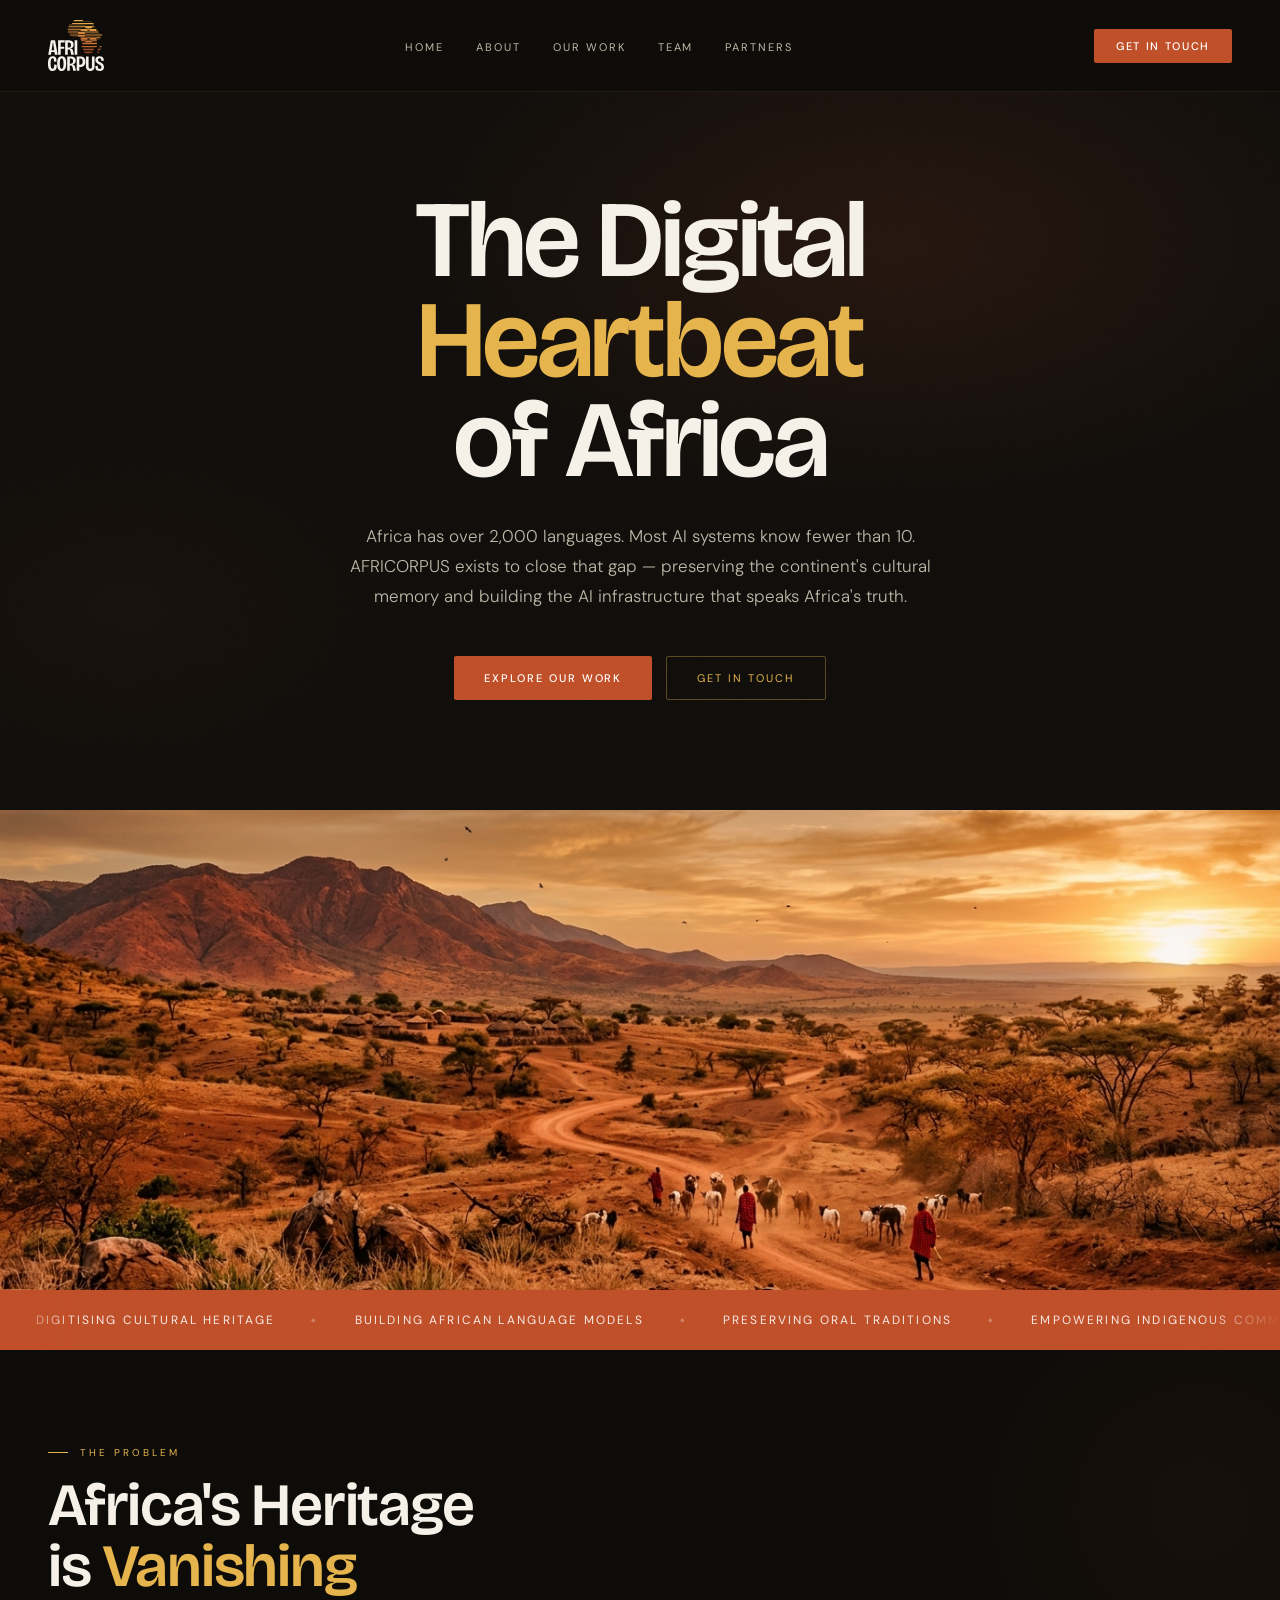
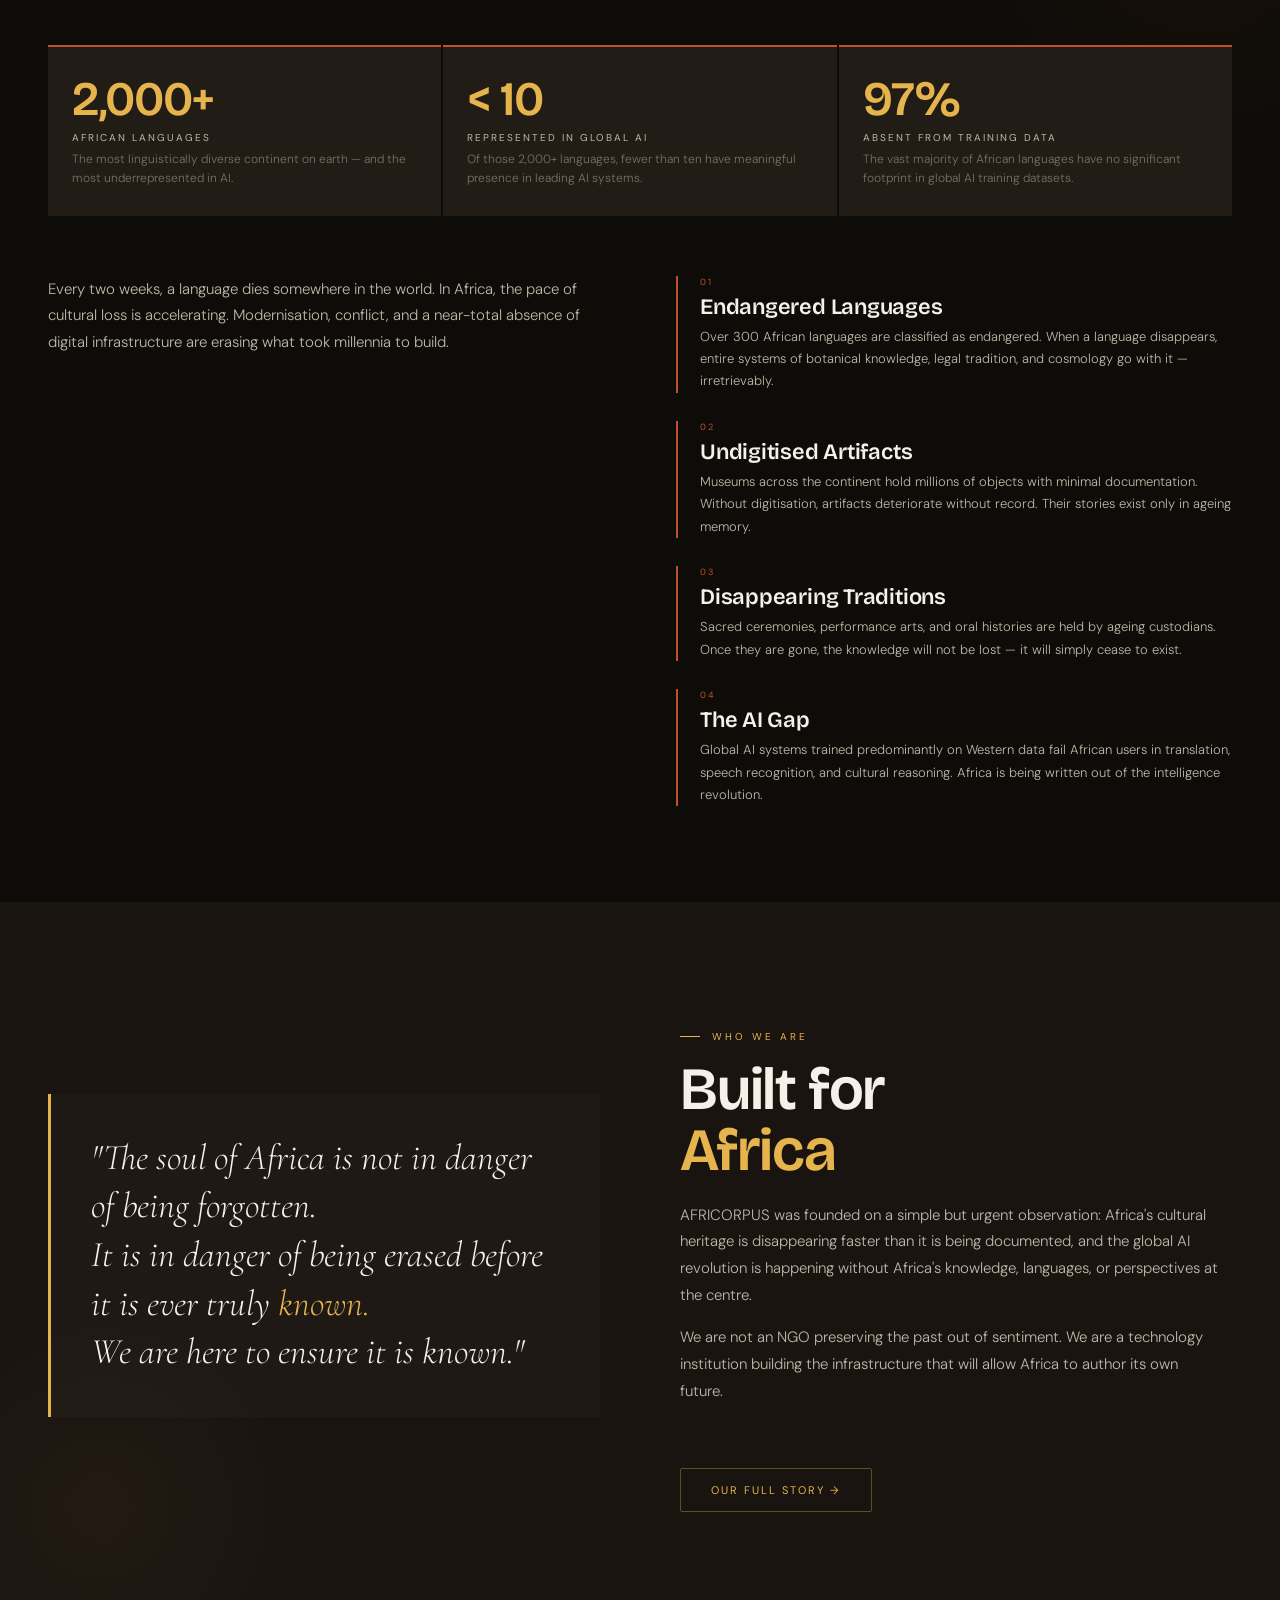
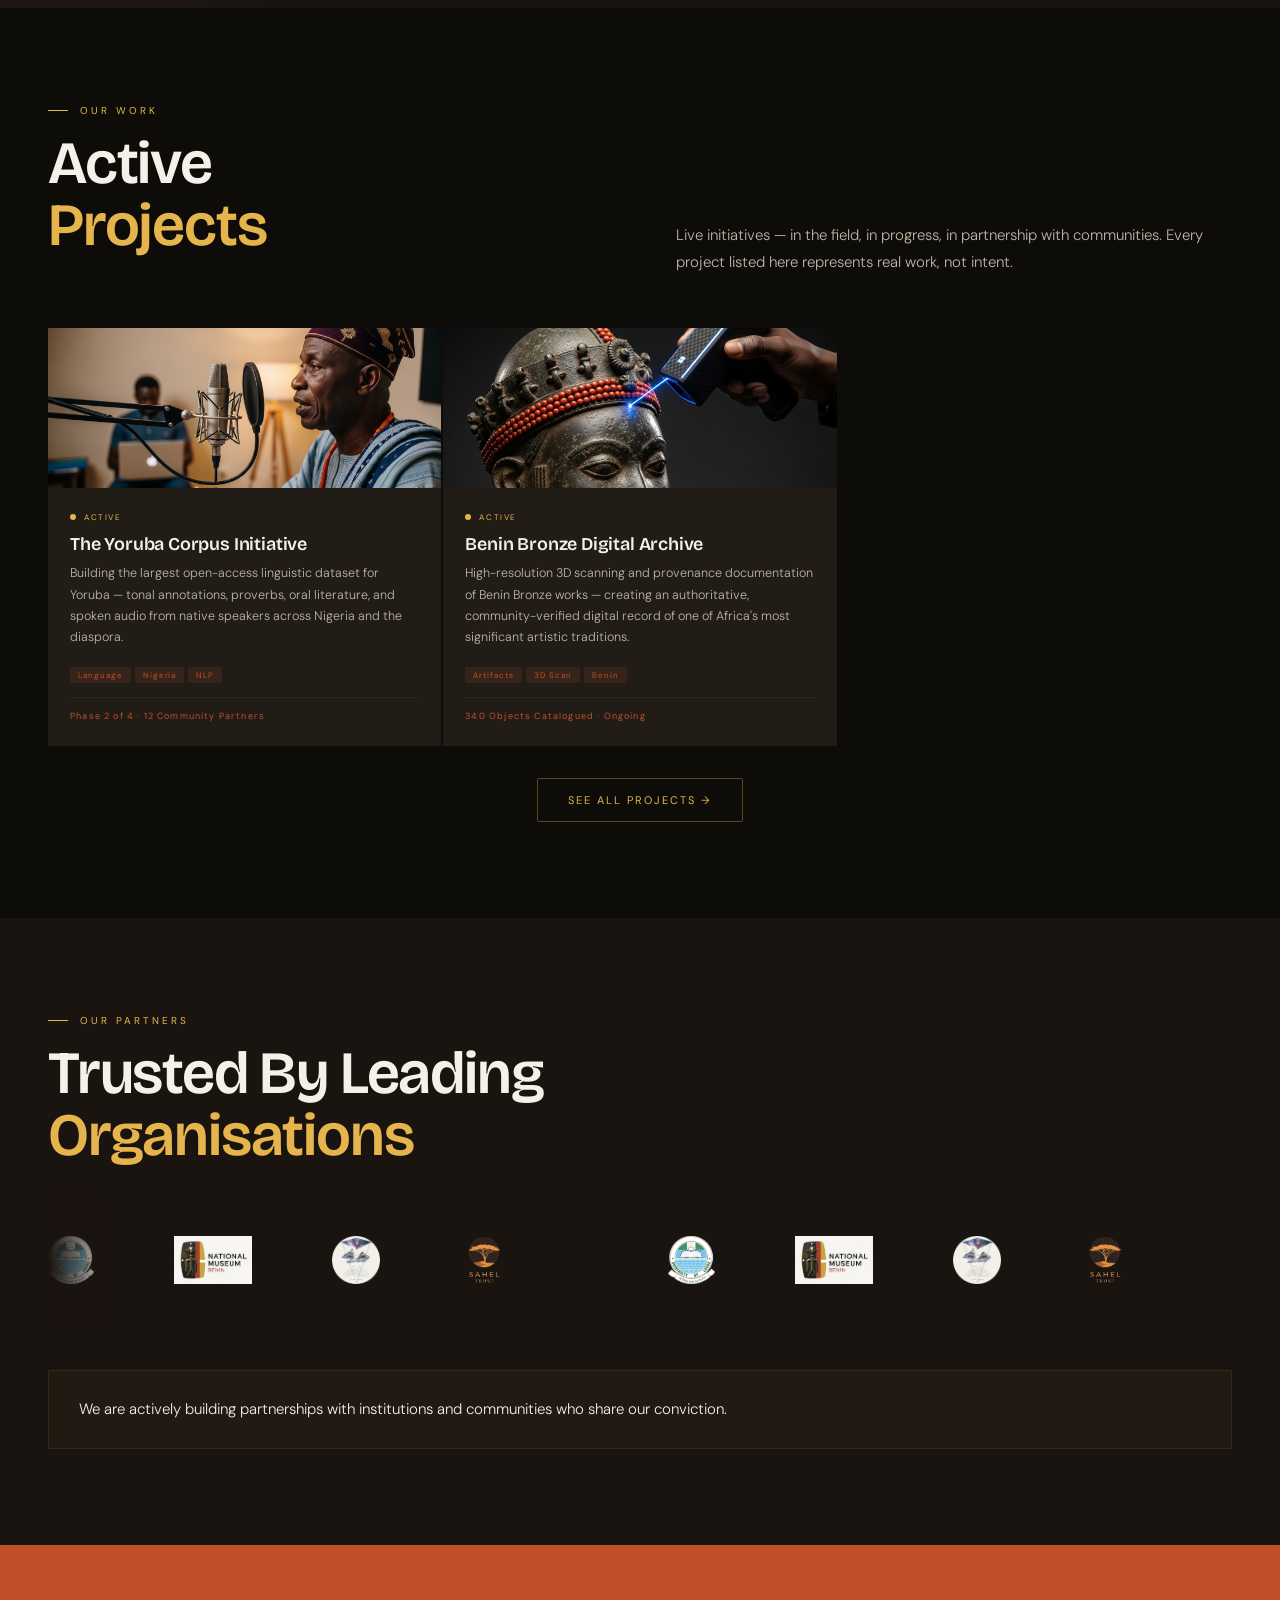
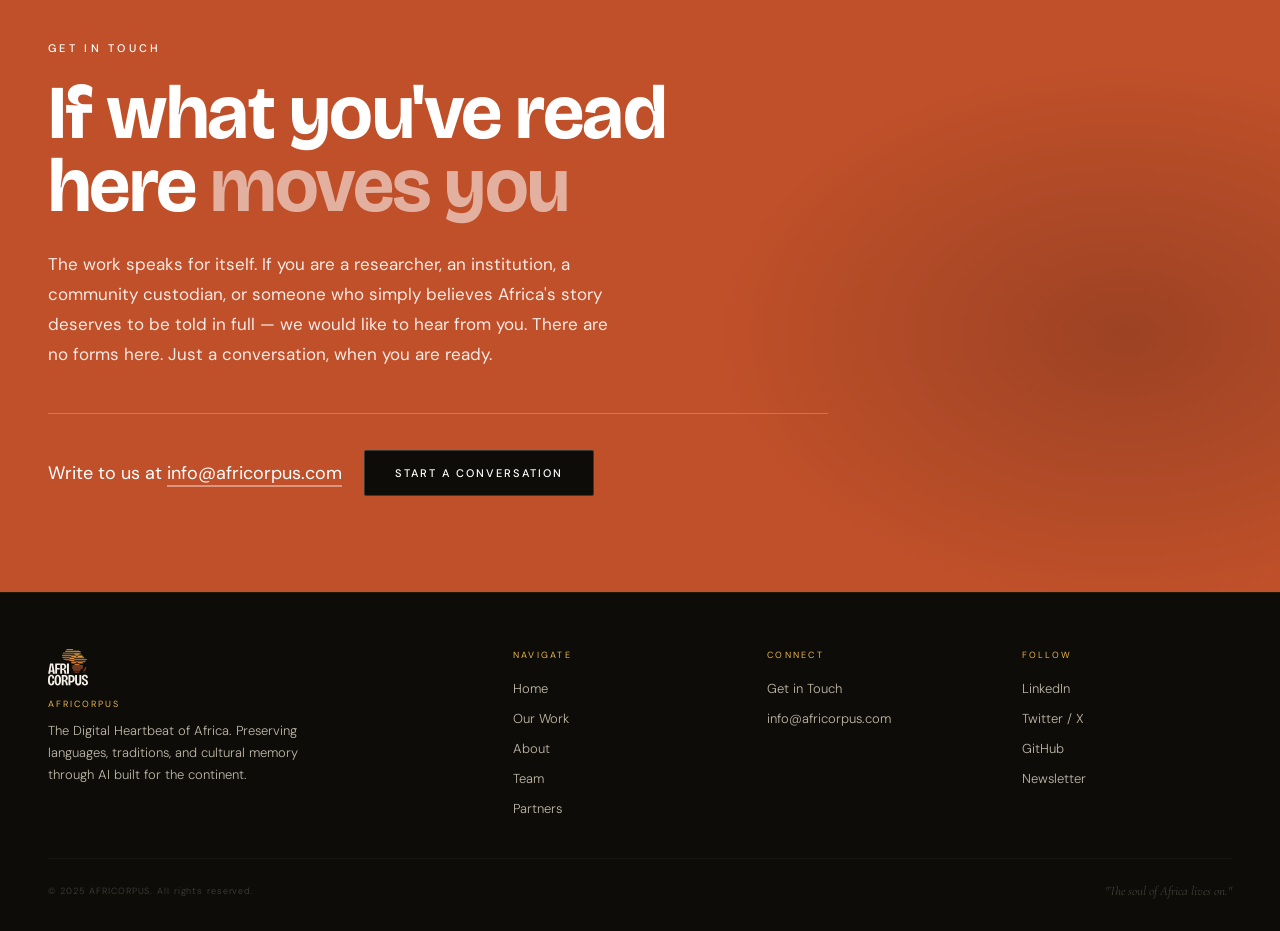
==== commit bc06a0e0: "Add files via upload" ====
--- a/index.html
+++ b/index.html
@@ -455,6 +455,21 @@
 }
 .partner-ticker img:hover{opacity:1}
 
+
+/* Final partner ticker fixes */
+.partner-ticker-band{overflow:hidden;width:100%;}
+.partner-ticker{display:flex;align-items:center;gap:80px;width:max-content;white-space:nowrap;will-change:transform;animation:partner-marquee 28s linear infinite;}
+.partner-ticker img{height:48px;width:auto;max-width:173px;object-fit:contain;flex:0 0 auto;}
+@keyframes partner-marquee{from{transform:translateX(0)}to{transform:translateX(-33.333333%);}}
+@media(max-width:600px){.partner-ticker{gap:48px;animation-duration:24s}.partner-ticker img{height:39px;max-width:140px}}
+
+/* Partner marquee: three identical sets create a continuous loop */
+.partner-ticker-band{overflow:hidden;width:100%;}
+.partner-ticker{display:flex;align-items:center;width:max-content;white-space:nowrap;will-change:transform;animation:partner-marquee 28s linear infinite;}
+.partner-ticker-set{display:flex;align-items:center;gap:80px;padding-right:80px;flex:0 0 auto;}
+.partner-ticker img{height:48px;width:auto;max-width:173px;object-fit:contain;flex:0 0 auto;}
+@keyframes partner-marquee{from{transform:translateX(0)}to{transform:translateX(-33.333333%);}}
+@media(max-width:600px){.partner-ticker-set{gap:48px;padding-right:48px}.partner-ticker img{height:39px;max-width:140px}.partner-ticker{animation-duration:24s}}
 </style>
 
 <style>
@@ -671,13 +686,27 @@
     </div>
   </div>
   <div class="partner-ticker-band">
-  <div class="partner-ticker">
-    <img src="images/partner-unilag.png" alt="University of Lagos" onerror="this.style.display='none'">
-    <img src="images/partner-nmbc.png" alt="National Museum Benin City" onerror="this.style.display='none'">
-    <img src="images/partner-masakhane.png" alt="Masakhane Research" onerror="this.style.display='none'">
-    <img src="images/partner-sahel-trust.png" alt="Sahel Cultural Trust" onerror="this.style.display='none'">
-  </div>
-</div>
+    <div class="partner-ticker">
+      <div class="partner-ticker-set">
+        <img src="images/partner-unilag.png" alt="University of Lagos" onerror="this.style.display='none'">
+        <img src="images/partner-nmbc.png" alt="National Museum Benin City" onerror="this.style.display='none'">
+        <img src="images/partner-masakhane.png" alt="Masakhane Research" onerror="this.style.display='none'">
+        <img src="images/partner-sahel-trust.png" alt="Sahel Cultural Trust" onerror="this.style.display='none'">
+      </div>
+      <div class="partner-ticker-set" aria-hidden="true">
+        <img src="images/partner-unilag.png" alt="">
+        <img src="images/partner-nmbc.png" alt="">
+        <img src="images/partner-masakhane.png" alt="">
+        <img src="images/partner-sahel-trust.png" alt="">
+      </div>
+      <div class="partner-ticker-set" aria-hidden="true">
+        <img src="images/partner-unilag.png" alt="">
+        <img src="images/partner-nmbc.png" alt="">
+        <img src="images/partner-masakhane.png" alt="">
+        <img src="images/partner-sahel-trust.png" alt="">
+      </div>
+    </div>
+  </div>
   <div class="partners-note fade-up">
     <p class="partners-note-text">We are actively building partnerships with institutions and communities who share our conviction.</p>
   </div>
@@ -690,8 +719,8 @@
     <h2 class="involved-title fade-up">If what you've read<br>here <em>moves you</em></h2>
     <p class="involved-body fade-up">The work speaks for itself. If you are a researcher, an institution, a community custodian, or someone who simply believes Africa's story deserves to be told in full — we would like to hear from you. There are no forms here. Just a conversation, when you are ready.</p>
     <div class="involved-contact-row fade-up">
-      <div class="involved-email">Write to us at <a href="/cdn-cgi/l/email-protection#6008050c0c0f2001061209030f121015134e0f1207"><span class="__cf_email__" data-cfemail="e58d8089898aa58483978c868a97959096cb8a9782">[email&#160;protected]</span></a></div>
-      <a href="/cdn-cgi/l/email-protection#bed6dbd2d2d1fedfd8ccd7ddd1cccecbcd90d1ccd9" class="btn-dark">Start a Conversation</a>
+      <div class="involved-email">Write to us at <a href="mailto:info@africorpus.com">info@africorpus.com</a></div>
+      <a href="mailto:info@africorpus.com" class="btn-dark">Start a Conversation</a>
     </div>
   </div>
 </section>
@@ -722,7 +751,7 @@
       <h4>Connect</h4>
       <ul>
         <li><a href="#involved">Get in Touch</a></li>
-        <li><a href="/cdn-cgi/l/email-protection#751d1019191a351413071c161a070500065b1a0712"><span class="__cf_email__" data-cfemail="19717c75757659787f6b707a766b696c6a37766b7e">[email&#160;protected]</span></a></li>
+        <li><a href="mailto:info@africorpus.com">info@africorpus.com</a></li>
       </ul>
     </div>
     <div class="footer-col">
@@ -781,13 +810,7 @@
   menu.querySelectorAll('a').forEach(a=>a.addEventListener('click',closeMenu));
   document.addEventListener('keydown',e=>{if(e.key==='Escape') closeMenu();});
 })();;
-(function(){
-  const track=document.querySelector('.partner-ticker');
-  if(!track) return;
-  const items=Array.from(track.children);
-  items.forEach(item=>track.appendChild(item.cloneNode(true)));
-  track.style.animation='partner-scroll 24s linear infinite';
-})();;
+;
 </script>
 </body>
 </html>
